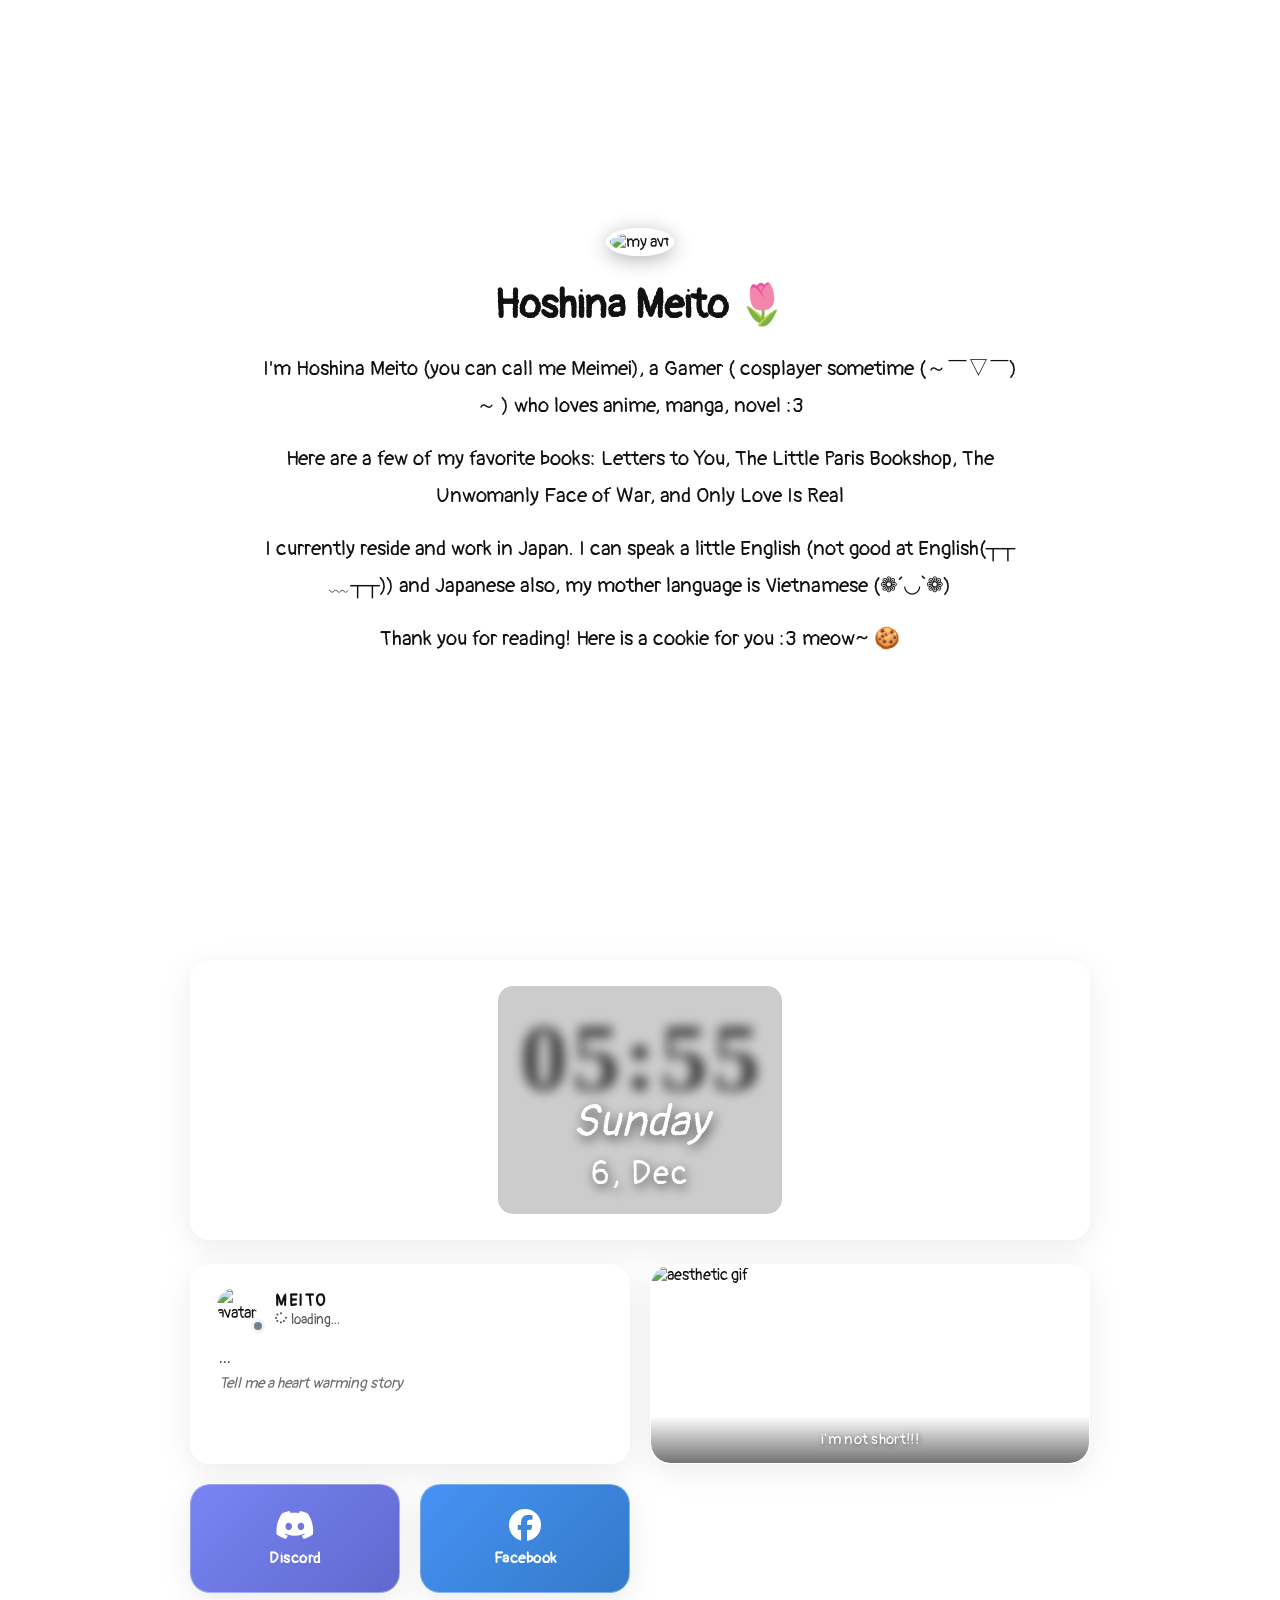
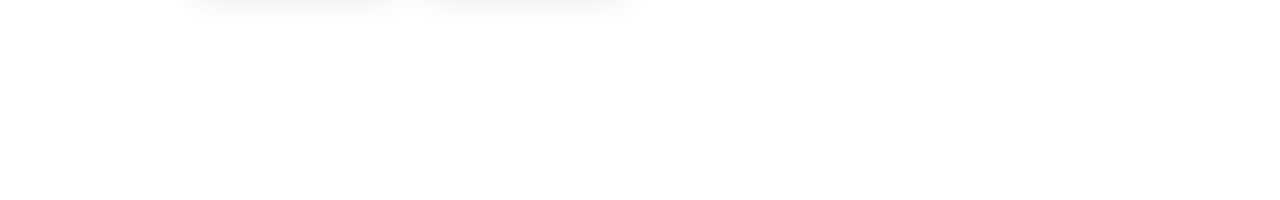
==== index.html @ 41e4945f "Update index.html" ====
<!DOCTYPE html>
<html lang="vi">
<head>
    <meta charset="UTF-8">
    <meta name="viewport" content="width=device-width, initial-scale=1.0">
    <title>MeiMei.dev</title>
    
    <link rel="preconnect" href="https://fonts.googleapis.com">
    <link rel="preconnect" href="https://fonts.gstatic.com" crossorigin>
    <link href="https://fonts.googleapis.com/css2?family=Pangolin&family=Fredoka+One&display=swap" rel="stylesheet">
    
    <link rel="stylesheet" href="https://cdnjs.cloudflare.com/ajax/libs/font-awesome/6.4.0/css/all.min.css">
    
    <link rel="stylesheet" href="style.css">
    <link rel="icon" type="image/png" href="https://scontent.fhan20-1.fna.fbcdn.net/v/t39.30808-6/505596315_729592579426688_4576269832093091594_n.jpg?_nc_cat=102&ccb=1-7&_nc_sid=7b2446&_nc_eui2=AeHlWvYxDIKy9iJd06w3HFtOUiVsBGuuQtpSJWwEa65C2g2uvY_VhJoLBI7TIMYjCpxta5EIznBQTUEi4dSH_CvQ&_nc_ohc=bIM6iFGKm5AQ7kNvwF09_bI&_nc_oc=AdlasW5T5P5WGTzjsM0Xfeja4qRJbE4jopLZTukchpTosg8ppaPVYD_1TaPDa62KrQQ&_nc_zt=23&_nc_ht=scontent.fhan20-1.fna&_nc_gid=jfKLuvXl5XZj4lbm39b0PQ&_nc_ss=8&oh=00_Afsugp1H18jglBJ_XkS1a-Pi0wmK3lkg0zqW4mCcrE7FFA&oe=69A7E5FB">
</head>
<body>

    <!-- ===== PHẦN 1: TRANG GIỚI THIỆU ===== -->
    <section class="page page-intro">
        <div class="profile-container">
            <img src="https://scontent.fhan2-4.fna.fbcdn.net/v/t39.30808-6/483884036_665031045882842_6935605271122023384_n.jpg?_nc_cat=110&ccb=1-7&_nc_sid=53a332&_nc_eui2=AeFWF-SEN_3pvTyz4BSqNJlPq--org89OEmr76iuDz04SZBEIGwBknXSvXNMMDsM6X3reIGg9V9TLZooItsCK5rh&_nc_ohc=4YChJYZEzgAQ7kNvwFkJ55I&_nc_oc=AdnQSoyMrztE74UjcdmEUpg2GyHTfh4BlspTgjtbvEe2_GMk2IgIdMu5R17ydwRdLRE&_nc_zt=23&_nc_ht=scontent.fhan2-4.fna&_nc_gid=oUhTVR4Ifo-RYsnC93PR6A&oh=00_Afs5UKklTkKtFws0nEEoHL_TDE4jETsowbqwS2StADNQNw&oe=69A730DD" alt="my avt" class="avatar">
            
            <h1>Hoshina Meito 🌷</h1>
            
            <div class="description">
                <p>I'm Hoshina Meito (you can call me Meimei), a Gamer ( cosplayer sometime (～￣▽￣)～ ) who loves anime, manga, novel :3</p>
                <p>Here are a few of my favorite books: Letters to You, The Little Paris Bookshop, The Unwomanly Face of War, and Only Love Is Real</p>
                <p>I currently reside and work in Japan. I can speak a little English (not good at English(┬┬﹏┬┬)) and Japanese also, my mother language is Vietnamese (❁´◡`❁)</p>
                <p>Thank you for reading! Here is a cookie for you :3 meow~ 🍪</p>
            </div>
        </div>

        <div class="scroll-down" onclick="document.querySelector('.page-widgets').scrollIntoView({behavior:'smooth'})">
            <i class="fa-solid fa-chevron-down"></i>
        </div>
    </section>

    <!-- ===== PHẦN 2: TRANG WIDGET LINKS ===== -->
    <section class="page page-widgets">
        
        <!-- Widget đồng hồ + banner -->
        <div class="widget widget-clock">
            <div class="clock-background"></div>
            <div class="clock-overlay">
                <div class="clock-time" id="clock-time">18:04</div>
                <div class="clock-day" id="clock-day">Friday</div>
                <div class="clock-date" id="clock-date">27, Feb</div>
            </div>
        </div>

        <!-- Lưới widget -->
        <div class="widgets-grid">

            <div class="widget widget-status" id="discord-status-widget" style="background-image: linear-gradient(rgba(255, 255, 255, 0.6), rgba(255, 255, 255, 0.6)), url('https://media1.tenor.com/m/EHmYNbeENZ8AAAAd/carlotta-carlotta-tea.gif'); background-size: cover; background-position: center; background-repeat: no-repeat;">
    <div class="status-header">
        <div class="status-avatar-wrapper">
            <img id="discord-avatar" src="https://scontent.fhan2-4.fna.fbcdn.net/v/t39.30808-6/483884036_665031045882842_6935605271122023384_n.jpg?_nc_cat=110&ccb=1-7&_nc_sid=53a332&_nc_eui2=AeFWF-SEN_3pvTyz4BSqNJlPq--org89OEmr76iuDz04SZBEIGwBknXSvXNMMDsM6X3reIGg9V9TLZooItsCK5rh&_nc_ohc=4YChJYZEzgAQ7kNvwFkJ55I&_nc_oc=AdnQSoyMrztE74UjcdmEUpg2GyHTfh4BlspTgjtbvEe2_GMk2IgIdMu5R17ydwRdLRE&_nc_zt=23&_nc_ht=scontent.fhan2-4.fna&_nc_gid=Ad9PmMVbJvR3LIVwnjiTPQ&oh=00_AfttGDoj-wp1ZvC2CeNfV4yl4M1pBfchtE1ohcaU_n5ysQ&oe=69A7691D" alt="avatar" class="status-avatar">
            <span class="status-dot" id="discord-dot"></span>
        </div>
        <div class="status-info">
            <span class="status-name" id="discord-name">MEITO</span>
            <span class="status-state" id="discord-state">
                <i class="fa-solid fa-spinner fa-spin" style="font-size: 0.7rem;"></i> loading...
            </span>
        </div>
    </div>
    <p class="status-message" id="discord-activity">...</p>
    <p class="status-custom-text">Tell me a heart warming story</p>
</div>

            <!-- Widget ảnh ngẫu nhiên -->
            <div class="widget widget-image">
                <img src="https://media1.tenor.com/m/6lISZEeGETcAAAAd/carlotta-wuwa.gif" alt="aesthetic gif">
                <div class="image-textbox">
                    <p>i'm not short!!!</p>
                </div>
            </div>

            <!-- Widget link YouTube -->
            <!--<a href="https://youtube.com/@YOUR_CHANNEL" target="_blank" class="widget widget-link widget-youtube">
                <i class="fa-brands fa-youtube"></i>
                <span>YouTube</span>
            </a>-->

            <!-- Widget link Discord -->
            <div class="widget widget-link widget-discord">
                <i class="fa-brands fa-discord"></i>
                <span>Discord</span>
                <div class="widget-sub">
                    <a href="https://discord.gg/Y7PNc8ev" target="_blank" class="widget-sub-btn">
                        <i class="fa-solid fa-arrow-up-right-from-square"></i> join my server
                    </a>
                </div>
            </div>

            <!-- Widget link Twitter / X -->
            <!--<a href="https://twitter.com/YOUR_HANDLE" target="_blank" class="widget widget-link widget-twitter">
                <i class="fa-brands fa-x-twitter"></i>
                <span>Twitter / X</span>
            </a>-->

            <!-- Widget link Facebook -->
            <div class="widget widget-link widget-facebook">
                <i class="fa-brands fa-facebook"></i>
                <span>Facebook</span>
                <div class="widget-sub">
                    <a href="https://www.facebook.com/hoshino.meito.2025/" target="_blank" class="widget-sub-btn">
                        <i class="fa-solid fa-arrow-up-right-from-square"></i> wanna addfr :3?
                    </a>
                </div>
            </div>
            <!-- Widget link Instagram -->
            <!--<a href="https://instagram.com/YOUR_PROFILE" target="_blank" class="widget widget-link widget-instagram">
                <i class="fa-brands fa-instagram"></i>
                <span>Instagram</span>
            </a>-->

            <!-- Widget link Steam -->
            <!--<a href="https://steamcommunity.com/id/YOUR_ID" target="_blank" class="widget widget-link widget-steam">
                <i class="fa-brands fa-steam"></i>
                <span>Steam</span>
            </a>-->

        </div>
    </section>

    <script>
        // Cập nhật đồng hồ real-time
        function updateClock() {
            const now = new Date();
            const hours = String(now.getHours()).padStart(2, '0');
            const minutes = String(now.getMinutes()).padStart(2, '0');
            const days = ['Sunday','Monday','Tuesday','Wednesday','Thursday','Friday','Saturday'];
            const months = ['Jan','Feb','Mar','Apr','May','Jun','Jul','Aug','Sep','Oct','Nov','Dec'];

            document.getElementById('clock-time').textContent = hours + ':' + minutes;
            document.getElementById('clock-day').textContent = days[now.getDay()];
            document.getElementById('clock-date').textContent = now.getDate() + ', ' + months[now.getMonth()];
        }
        updateClock();
        setInterval(updateClock, 1000);

        // ===== LANYARD DISCORD PRESENCE =====
        const DISCORD_USER_ID = '1239181166188429364';

        const statusLabels = {
            online: 'Online',
            idle: 'Idle',
            dnd: 'Do Not Disturb',
            offline: 'Offline'
        };

        function updateDiscordPresence(data) {
            const dotEl = document.getElementById('discord-dot');
            const stateEl = document.getElementById('discord-state');
            const activityEl = document.getElementById('discord-activity');
            const avatarEl = document.getElementById('discord-avatar');
            const nameEl = document.getElementById('discord-name');
            const widgetEl = document.getElementById('discord-status-widget');

            // Update avatar from Discord
            if (data.discord_user) {
                const user = data.discord_user;
                if (user.avatar) {
                    avatarEl.src = `https://cdn.discordapp.com/avatars/${user.id}/${user.avatar}.png?size=128`;
                }
                nameEl.textContent = user.display_name || user.global_name || user.username;
            }

            // Update status dot & label
            const status = data.discord_status || 'offline';
            dotEl.className = 'status-dot status-' + status;
            stateEl.innerHTML = '<span class="status-dot-inline status-' + status + '"></span> ' + statusLabels[status];

            // Update widget border glow based on status
            widgetEl.setAttribute('data-status', status);

            // Update activity
            if (data.activities && data.activities.length > 0) {
                const activity = data.activities.find(a => a.type !== 4) || data.activities[0];
                if (activity.type === 4) {
                    // Custom status
                    activityEl.textContent = activity.state || "I'm chilling right now meow:3~🍡'";
                } else if (activity.type === 0) {
                    activityEl.innerHTML = '<i class="fa-solid fa-gamepad"></i> Playing <strong>' + activity.name + '</strong>';
                    if (activity.details) activityEl.innerHTML += '<br><small>' + activity.details + '</small>';
                } else if (activity.type === 2) {
                    activityEl.innerHTML = '<i class="fa-solid fa-music"></i> Listening to <strong>' + activity.name + '</strong>';
                    if (activity.details) activityEl.innerHTML += ' — ' + activity.details;
                } else if (activity.type === 1) {
                    activityEl.innerHTML = '<i class="fa-solid fa-tower-broadcast"></i> Streaming <strong>' + activity.name + '</strong>';
                } else if (activity.type === 3) {
                    activityEl.innerHTML = '<i class="fa-solid fa-tv"></i> Watching <strong>' + activity.name + '</strong>';
                } else if (activity.type === 5) {
                    activityEl.innerHTML = '<i class="fa-solid fa-trophy"></i> Competing in <strong>' + activity.name + '</strong>';
                } else {
                    activityEl.textContent = activity.state || activity.name || 'No activity';
                }
            } else if (data.activities && data.activities.length === 0) {
                if (status === 'offline') {
                    activityEl.textContent = 'Currently offline';
                } else {
                    activityEl.textContent = 'Just chilling~ ☕';
                }
            }
        }

        // Use WebSocket for real-time updates
        function connectLanyard() {
            const ws = new WebSocket('wss://api.lanyard.rest/socket');

            ws.onmessage = function(event) {
                const msg = JSON.parse(event.data);

                if (msg.op === 1) {
                    // Hello — send subscribe
                    ws.send(JSON.stringify({
                        op: 2,
                        d: { subscribe_to_id: DISCORD_USER_ID }
                    }));

                    // Heartbeat
                    setInterval(() => {
                        ws.send(JSON.stringify({ op: 3 }));
                    }, msg.d.heartbeat_interval);
                }

                if (msg.op === 0) {
                    // INIT_STATE or PRESENCE_UPDATE
                    updateDiscordPresence(msg.d);
                }
            };

            ws.onclose = function() {
                // Reconnect after 5 seconds
                setTimeout(connectLanyard, 5000);
            };

            ws.onerror = function() {
                ws.close();
            };
        }

        // Start with REST API for fast initial load, then switch to WebSocket
        fetch('https://api.lanyard.rest/v1/users/' + DISCORD_USER_ID)
            .then(r => r.json())
            .then(res => {
                if (res.success) updateDiscordPresence(res.data);
            })
            .catch(() => {});

        connectLanyard();
    </script>

</body>
</html>
---- style.css ----
/* Xóa các khoảng trắng mặc định của trình duyệt */
* {
    margin: 0;
    padding: 0;
    box-sizing: border-box;
}

html {
    scroll-behavior: smooth;
}

body {
    /* Cài đặt ảnh nền */
    background-image: url('https://animesher.com/orig/2/208/2080/20809/animesher.com_scenery-starry-sky-light-2080940.gif');
    background-size: cover;
    background-position: center;
    background-repeat: no-repeat;
    background-attachment: fixed;
    
    font-family: 'Pangolin', cursive;
    color: #111;
}

/* ========================
   PHẦN 1: TRANG GIỚI THIỆU
   ======================== */
.page {
    min-height: 100vh;
    display: flex;
    flex-direction: column;
    justify-content: center;
    align-items: center;
    position: relative;
}

/* Phần khung chứa thông tin */
.profile-container {
    text-align: center;
    max-width: 800px;
    padding: 20px;
    text-shadow: 1px 1px 4px rgba(255, 255, 255, 0.9);
}

/* Ảnh đại diện */
.avatar {
    width: 160px;
    height: 160px;
    border-radius: 50%;
    object-fit: cover;
    border: 4px solid white;
    box-shadow: 0 4px 20px rgba(0, 0, 0, 0.3);
    margin-bottom: 20px;
    transition: all 0.3s ease;
    animation: avatarGlow 3s ease-in-out infinite alternate;
    position: relative;
    overflow: hidden;
}

.avatar:hover {
    transform: scale(1.1) rotate(5deg);
    box-shadow: 0 8px 30px rgba(0, 0, 0, 0.4);
    border-color: #ff6b9d;
}

@keyframes avatarGlow {
    0% {
        box-shadow: 0 4px 20px rgba(0, 0, 0, 0.3), 0 0 0 0 rgba(255, 107, 157, 0.4);
    }
    100% {
        box-shadow: 0 4px 20px rgba(0, 0, 0, 0.3), 0 0 20px 5px rgba(255, 107, 157, 0.6);
    }
}

/* Tiêu đề (Tên) */
h1 {
    font-size: 2.5rem;
    margin-bottom: 20px;
}

/* Các đoạn văn bản giới thiệu */
.description p {
    font-size: 1.3rem;
    line-height: 1.8;
    margin-bottom: 15px;
    font-weight: 500;
}

/* Khối chứa mũi tên chỉ xuống */
.scroll-down {
    position: absolute;
    bottom: 30px;
    font-size: 2.5rem;
    color: rgba(255, 255, 255, 0.8);
    animation: bounce 2s infinite;
    cursor: pointer;
}

@keyframes bounce {
    0%, 20%, 50%, 80%, 100% {
        transform: translateY(0);
    }
    40% {
        transform: translateY(-20px);
    }
    60% {
        transform: translateY(-10px);
    }
}

/* ========================
   PHẦN 2: TRANG WIDGET
   ======================== */
.page-widgets {
    padding: 60px 20px;
    min-height: 100vh;
    justify-content: flex-start;
    gap: 24px;
}

/* ----- Widget chung ----- */
.widget {
    background: rgba(255, 255, 255, 0.55);
    backdrop-filter: blur(16px);
    -webkit-backdrop-filter: blur(16px);
    border-radius: 20px;
    border: 1px solid rgba(255, 255, 255, 0.35);
    box-shadow: 0 8px 32px rgba(0, 0, 0, 0.08);
    transition: transform 0.3s ease, box-shadow 0.3s ease;
    overflow: hidden;
    animation: widgetFloat 6s ease-in-out infinite;
}

.widget:hover {
    transform: translateY(-8px);
    box-shadow: 0 16px 50px rgba(0, 0, 0, 0.2);
    animation-play-state: paused;
}

/* Floating animation cơ bản */
@keyframes widgetFloat {
    0%, 100% {
        transform: translateY(0px) rotate(0deg);
    }
    25% {
        transform: translateY(-8px) rotate(0.5deg);
    }
    50% {
        transform: translateY(-4px) rotate(0deg);
    }
    75% {
        transform: translateY(-12px) rotate(-0.5deg);
    }
}

/* ----- Widget đồng hồ / banner ----- */
.widget-clock {
    width: 100%;
    max-width: 900px;
    height: 280px;
    position: relative;
    display: flex;
    align-items: center;
    justify-content: center;
    overflow: hidden;
    border: 2px solid rgba(255, 255, 255, 0.3);
    animation: clockFloat 8s ease-in-out infinite;
}

@keyframes clockFloat {
    0%, 100% {
        transform: translateY(0px);
        box-shadow: 0 8px 32px rgba(0, 0, 0, 0.12);
    }
    25% {
        transform: translateY(-6px);
        box-shadow: 0 12px 40px rgba(0, 0, 0, 0.15);
    }
    50% {
        transform: translateY(-10px);
        box-shadow: 0 16px 48px rgba(0, 0, 0, 0.18);
    }
    75% {
        transform: translateY(-4px);
        box-shadow: 0 10px 36px rgba(0, 0, 0, 0.14);
    }
}

.clock-background {
    position: absolute;
    top: 0;
    left: 0;
    width: 100%;
    height: 100%;
    background-image: url('https://media1.tenor.com/m/yeIw0Y_gcKMAAAAd/carlotta-wuwa.gif');
    background-size: cover;
    background-position: center;
    filter: brightness(0.7) saturate(1.2);
    animation: clockBackgroundShift 20s ease-in-out infinite;
    z-index: 1;
}

@keyframes clockBackgroundShift {
    0%, 100% { 
        background-position: center; 
        transform: scale(1);
    }
    25% { 
        background-position: center top; 
        transform: scale(1.05);
    }
    50% { 
        background-position: center bottom;
        transform: scale(1.02);
    }
    75% { 
        background-position: center;
        transform: scale(1.03);
    }
}

.widget-clock:hover .clock-background {
    filter: brightness(0.8) saturate(1.4);
    transform: scale(1.08);
}

.widget-clock:hover .clock-overlay {
    transform: scale(1.05);
    background: rgba(0, 0, 0, 0.3);
}

.clock-overlay {
    text-align: center;
    color: #fff;
    text-shadow: 2px 4px 12px rgba(0, 0, 0, 0.7);
    position: relative;
    z-index: 2;
    animation: clockPulse 4s ease-in-out infinite;
    backdrop-filter: blur(2px);
    padding: 20px;
    border-radius: 15px;
    background: rgba(0, 0, 0, 0.2);
}

@keyframes clockPulse {
    0%, 100% {
        transform: scale(1);
        opacity: 1;
    }
    50% {
        transform: scale(1.02);
        opacity: 0.95;
    }
}

.clock-time {
    font-family: 'Ariel', cursive;
    font-size: 6rem;
    font-weight: 900;
    letter-spacing: 4px;
    line-height: 1;
    animation: timeFlicker 2s ease-in-out infinite;
    background: linear-gradient(45deg, #fff);
    background-size: 200% 200%;
    -webkit-background-clip: text;
    background-clip: text;
    -webkit-text-fill-color: transparent;
    animation: timeShimmer 3s ease-in-out infinite;
}

@keyframes timeShimmer {
    0% {
        background-position: 0% 50%;
    }
    50% {
        background-position: 100% 50%;
    }
    100% {
        background-position: 0% 50%;
    }
}

.clock-day {
    font-family: 'Pangolin', cursive;
    font-size: 2.8rem;
    font-style: italic;
    margin-top: -8px;
}

.clock-date {
    font-family: 'Pangolin', cursive;
    font-size: 2rem;
    margin-top: 4px;
    letter-spacing: 2px;
}

/* ----- Lưới Widget ----- */
.widgets-grid {
    display: grid;
    grid-template-columns: repeat(4, 1fr);
    gap: 20px;
    width: 100%;
    max-width: 900px;
}

/* Widget trạng thái — chiếm 2 cột */
.widget-status {
    grid-column: span 2;
    padding: 20px 24px;
    animation: widgetFloatDelayed 5s ease-in-out infinite;
    animation-delay: -1s;
}

@keyframes widgetFloatDelayed {
    0%, 100% {
        transform: translateY(0px) rotate(0deg);
    }
    30% {
        transform: translateY(-6px) rotate(0.3deg);
    }
    60% {
        transform: translateY(-10px) rotate(-0.3deg);
    }
    80% {
        transform: translateY(-2px) rotate(0.2deg);
    }
}

.status-header {
    display: flex;
    align-items: center;
    gap: 12px;
    margin-bottom: 14px;
}

/* Avatar wrapper for positioning the status dot */
.status-avatar-wrapper {
    position: relative;
    width: 48px;
    height: 48px;
    flex-shrink: 0;
}

.status-avatar {
    width: 48px;
    height: 48px;
    border-radius: 50%;
    object-fit: cover;
    border: 2px solid rgba(255, 255, 255, 0.6);
    transition: all 0.3s ease;
    animation: statusAvatarFloat 3s ease-in-out infinite;
}

.status-avatar:hover {
    transform: scale(1.15) rotate(-5deg);
    border-color: #43b581;
    box-shadow: 0 4px 15px rgba(67, 181, 129, 0.4);
}

@keyframes statusAvatarFloat {
    0%, 100% {
        transform: translateY(0px);
    }
    50% {
        transform: translateY(-3px);
    }
}

.status-info {
    display: flex;
    flex-direction: column;
}

.status-name {
    font-weight: 700;
    font-size: 1rem;
    letter-spacing: 1.5px;
    text-transform: uppercase;
}

.status-state {
    font-size: 0.85rem;
    color: #555;
    display: flex;
    align-items: center;
    gap: 5px;
}

/* Status dot on avatar (bottom-right corner like Discord) */
.status-dot {
    width: 14px;
    height: 14px;
    border-radius: 50%;
    background: #747f8d;
    border: 3px solid rgba(255, 255, 255, 0.9);
    position: absolute;
    bottom: 0;
    right: -2px;
    z-index: 2;
    transition: background-color 0.3s ease;
}

/* Inline dot for status text */
.status-dot-inline {
    width: 8px;
    height: 8px;
    border-radius: 50%;
    background: #747f8d;
    display: inline-block;
    animation: statusDotPulse 2s ease-in-out infinite;
    position: relative;
    transition: background-color 0.3s ease;
}

.status-dot-inline::after {
    content: '';
    position: absolute;
    top: -2px;
    left: -2px;
    width: 12px;
    height: 12px;
    border-radius: 50%;
    background: inherit;
    opacity: 0.3;
    animation: statusDotRing 2s ease-in-out infinite;
}

/* Status colors */
.status-online, .status-dot.status-online {
    background: #43b581 !important;
}
.status-idle, .status-dot.status-idle {
    background: #faa61a !important;
}
.status-dnd, .status-dot.status-dnd {
    background: #f04747 !important;
}
.status-offline, .status-dot.status-offline {
    background: #747f8d !important;
}

/* Widget glow based on Discord status */
.widget-status[data-status="online"] {
    border: 1.5px solid rgba(67, 181, 129, 0.4);
    box-shadow: 0 8px 32px rgba(67, 181, 129, 0.15);
}
.widget-status[data-status="idle"] {
    border: 1.5px solid rgba(250, 166, 26, 0.4);
    box-shadow: 0 8px 32px rgba(250, 166, 26, 0.15);
}
.widget-status[data-status="dnd"] {
    border: 1.5px solid rgba(240, 71, 71, 0.4);
    box-shadow: 0 8px 32px rgba(240, 71, 71, 0.15);
}
.widget-status[data-status="offline"] {
    border: 1.5px solid rgba(116, 127, 141, 0.3);
    box-shadow: 0 8px 32px rgba(116, 127, 141, 0.1);
}

/* Offline animation: no pulse */
.status-dot-inline.status-offline::after {
    animation: none;
    opacity: 0;
}

@keyframes statusDotPulse {
    0%, 100% {
        transform: scale(1);
        opacity: 1;
    }
    50% {
        transform: scale(1.2);
        opacity: 0.8;
    }
}

@keyframes statusDotRing {
    0% {
        transform: scale(0.8);
        opacity: 0.5;
    }
    50% {
        transform: scale(1.2);
        opacity: 0.2;
    }
    100% {
        transform: scale(1.5);
        opacity: 0;
    }
}

.status-message {
    font-size: 1.1rem;
    color: #333;
    padding-left: 4px;
}

.status-message small {
    font-size: 0.85rem;
    color: #666;
}

.status-message i {
    margin-right: 4px;
    opacity: 0.7;
}

.status-custom-text {
    font-size: 0.95rem;
    color: #555;
    padding-left: 4px;
    margin-top: 6px;
    font-style: italic;
    opacity: 0.85;
}

/* Widget ảnh — chiếm 2 cột */
.widget-image {
    grid-column: span 2;
    height: 200px;
    animation: widgetImageFloat 7s ease-in-out infinite;
    animation-delay: -2s;
    position: relative;
    overflow: hidden;
}

@keyframes widgetImageFloat {
    0%, 100% {
        transform: translateY(0px) rotate(0deg);
    }
    20% {
        transform: translateY(-5px) rotate(0.2deg);
    }
    40% {
        transform: translateY(-8px) rotate(-0.1deg);
    }
    60% {
        transform: translateY(-3px) rotate(0.3deg);
    }
    80% {
        transform: translateY(-6px) rotate(-0.2deg);
    }
}

.widget-image img {
    width: 100%;
    height: 100%;
    object-fit: cover;
    display: block;
    border-radius: 20px;
    transition: transform 0.3s ease, filter 0.3s ease;
    animation: imageSubmerge 8s ease-in-out infinite;
}

/* Hiệu ứng chìm đặc biệt cho ảnh */
@keyframes imageSubmerge {
    0%, 100% {
        transform: scale(1) translateY(0px);
        filter: brightness(1) saturate(1) blur(0px);
    }
    25% {
        transform: scale(1.02) translateY(3px);
        filter: brightness(0.95) saturate(1.1) blur(0.5px);
    }
    50% {
        transform: scale(0.98) translateY(-2px);
        filter: brightness(1.05) saturate(0.9) blur(0px);
    }
    75% {
        transform: scale(1.01) translateY(1px);
        filter: brightness(0.98) saturate(1.05) blur(0.3px);
    }
}

.widget-image:hover img {
    transform: scale(1.08) rotate(2deg) translateY(-5px);
    filter: brightness(1.1) saturate(1.2) contrast(1.1);
    animation-play-state: paused;
}

/* Hiệu ứng overlay chìm */
.widget-image::before {
    content: '';
    position: absolute;
    top: 0;
    left: 0;
    right: 0;
    bottom: 0;
    background: linear-gradient(45deg, 
        rgba(173, 216, 230, 0.1) 0%, 
        rgba(135, 206, 235, 0.15) 25%,
        rgba(176, 196, 222, 0.1) 50%,
        rgba(173, 216, 230, 0.05) 100%);
    border-radius: 20px;
    opacity: 0;
    animation: overlayWave 6s ease-in-out infinite;
    pointer-events: none;
    z-index: 1;
}

@keyframes overlayWave {
    0%, 100% {
        opacity: 0;
        transform: translateY(0px);
    }
    50% {
        opacity: 0.6;
        transform: translateY(-2px);
    }
}

.widget-image:hover::before {
    opacity: 0.8;
    animation-play-state: paused;
}

/* ----- Widget link ----- */
.widget-link {
    display: flex;
    flex-direction: column;
    align-items: center;
    justify-content: center;
    gap: 8px;
    padding: 24px 16px;
    text-decoration: none;
    color: #fff;
    font-size: 1rem;
    font-weight: 600;
    letter-spacing: 0.5px;
    font-family: 'Pangolin', cursive;
    cursor: pointer;
    animation: widgetLinkFloat 4s ease-in-out infinite;
}

/* Floating khác nhau cho từng link widget */
.widget-discord {
    animation-delay: -0.5s;
}

.widget-facebook {
    animation-delay: -1.5s;
}

@keyframes widgetLinkFloat {
    0%, 100% {
        transform: translateY(0px) scale(1);
    }
    25% {
        transform: translateY(-4px) scale(1.01);
    }
    50% {
        transform: translateY(-7px) scale(1);
    }
    75% {
        transform: translateY(-2px) scale(1.005);
    }
}

.widget-link i {
    font-size: 2rem;
}

.widget-link span {
    font-size: 0.95rem;
}

/* Màu nền cho từng platform */
.widget-youtube {
    background: linear-gradient(135deg, #ff0000cc, #cc0000dd) !important;
}

.widget-discord {
    background: linear-gradient(135deg, #5865F2cc, #4752C4dd) !important;
}

.widget-twitter {
    background: linear-gradient(135deg, #1a1a2ecc, #000000dd) !important;
}

.widget-facebook {
    background: linear-gradient(135deg, #1877F2cc, #1565C0dd) !important;
}

.widget-instagram {
    background: linear-gradient(135deg, #f09433cc, #e6683ccc, #dc2743cc, #cc2366cc, #bc1888dd) !important;
}

.widget-steam {
    background: linear-gradient(135deg, #1b2838cc, #2a475edd) !important;
}

.widget-link {
    position: relative;
}

.widget-link:hover {
    transform: translateY(-10px) scale(1.08) rotate(2deg);
    box-shadow: 0 18px 50px rgba(0, 0, 0, 0.3);
    animation-play-state: paused;
}

/* ----- Widget con (sub-widget) khi hover ----- */
.widget-sub {
    position: absolute;
    bottom: 8px;
    left: 50%;
    transform: translateX(-50%) translateY(10px);
    opacity: 0;
    visibility: hidden;
    transition: all 0.3s cubic-bezier(0.4, 0, 0.2, 1);
    z-index: 10;
    pointer-events: none;
}

.widget-link:hover .widget-sub {
    opacity: 1;
    visibility: visible;
    transform: translateX(-50%) translateY(0);
    pointer-events: auto;
}

.widget-sub-btn {
    display: inline-flex;
    align-items: center;
    gap: 6px;
    padding: 8px 16px;
    background: rgba(255, 255, 255, 0.92);
    backdrop-filter: blur(12px);
    -webkit-backdrop-filter: blur(12px);
    color: #333;
    text-decoration: none;
    border-radius: 12px;
    font-size: 0.8rem;
    font-weight: 700;
    font-family: 'Pangolin', cursive;
    letter-spacing: 0.5px;
    white-space: nowrap;
    box-shadow: 0 4px 16px rgba(0, 0, 0, 0.15);
    border: 1px solid rgba(255, 255, 255, 0.5);
    transition: all 0.25s ease;
}

.widget-sub-btn:hover {
    background: #fff;
    transform: scale(1.08);
    box-shadow: 0 6px 24px rgba(0, 0, 0, 0.25);
}

.widget-sub-btn i {
    font-size: 0.75rem;
}

/* Discord sub-btn hover color */
.widget-discord .widget-sub-btn:hover {
    color: #5865F2;
    border-color: rgba(88, 101, 242, 0.4);
    box-shadow: 0 6px 24px rgba(88, 101, 242, 0.25);
}

/* Facebook sub-btn hover color */
.widget-facebook .widget-sub-btn:hover {
    color: #1877F2;
    border-color: rgba(24, 119, 242, 0.4);
    box-shadow: 0 6px 24px rgba(24, 119, 242, 0.25);
}

/* ----- Text box trên ảnh ----- */
.image-textbox {
    position: absolute;
    bottom: 0;
    left: 0;
    right: 0;
    padding: 14px 18px;
    background: linear-gradient(to top, rgba(0, 0, 0, 0.55) 0%, rgba(0, 0, 0, 0.0) 100%);
    border-radius: 0 0 20px 20px;
    z-index: 2;
    transition: all 0.3s ease;
}

.image-textbox p {
    color: #fff;
    font-size: 0.95rem;
    font-family: 'Pangolin', cursive;
    text-shadow: 1px 1px 4px rgba(0, 0, 0, 0.5);
    text-align: center;
    margin: 0;
    letter-spacing: 0.3px;
}

.widget-image:hover .image-textbox {
    background: linear-gradient(to top, rgba(0, 0, 0, 0.7) 0%, rgba(0, 0, 0, 0.0) 100%);
}

/* ========================
   RESPONSIVE
   ======================== */
@media (max-width: 768px) {
    .widgets-grid {
        grid-template-columns: repeat(2, 1fr);
    }

    .widget-status,
    .widget-image {
        grid-column: span 2;
    }

    .clock-time {
        font-size: 4rem;
    }

    .clock-day {
        font-size: 2rem;
    }

    .clock-date {
        font-size: 1.4rem;
    }

    .widget-clock {
        height: 200px;
        animation: clockFloatMobile 6s ease-in-out infinite;
    }
    
    /* Mobile floating ít cường độ hơn */
    .widget {
        animation: widgetFloatMobile 5s ease-in-out infinite;
    }
}

@keyframes clockFloatMobile {
    0%, 100% {
        transform: translateY(0px);
    }
    50% {
        transform: translateY(-4px);
    }
}

@keyframes widgetFloatMobile {
    0%, 100% {
        transform: translateY(0px);
    }
    50% {
        transform: translateY(-3px);
    }
}

@media (max-width: 480px) {
    .widgets-grid {
        grid-template-columns: 1fr 1fr;
    }

    .widget-link {
        padding: 18px 12px;
        animation: widgetFloatSmall 4s ease-in-out infinite;
    }

    .widget-link i {
        font-size: 1.6rem;
    }

    h1 {
        font-size: 1.8rem;
    }

    .description p {
        font-size: 1rem;
    }
    
    /* Hạn chế animation trên màn hình nhỏ */
    .widget-clock {
        animation: none;
    }
    
    .avatar {
        animation-duration: 4s;
    }
}

@keyframes widgetFloatSmall {
    0%, 100% {
        transform: translateY(0px);
    }
    50% {
        transform: translateY(-2px);
    }
}

/* Hiệu ứng sóng cho toàn bộ trang */
.page-widgets {
    animation: pageWave 12s ease-in-out infinite;
}

@keyframes pageWave {
    0%, 100% {
        transform: translateY(0px);
    }
    25% {
        transform: translateY(2px);
    }
    50% {
        transform: translateY(0px);
    }
    75% {
        transform: translateY(-2px);
    }
}
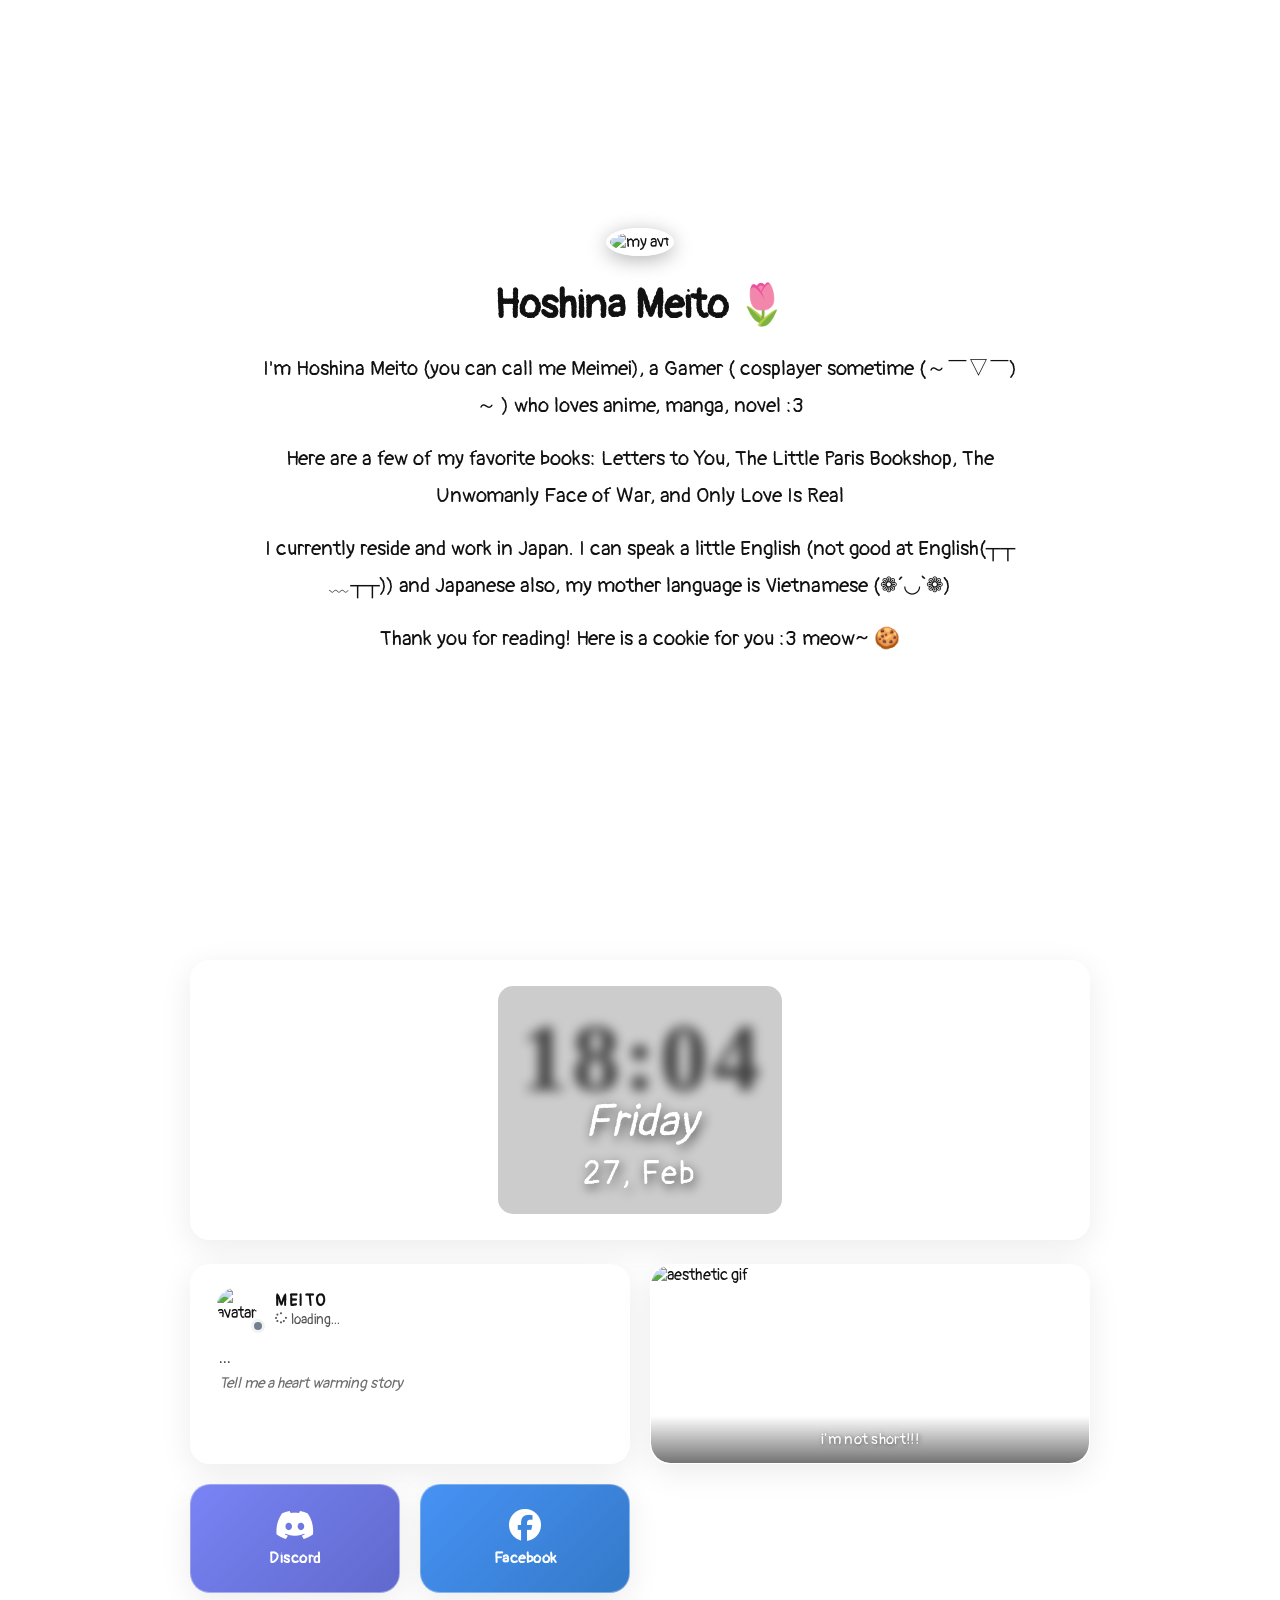
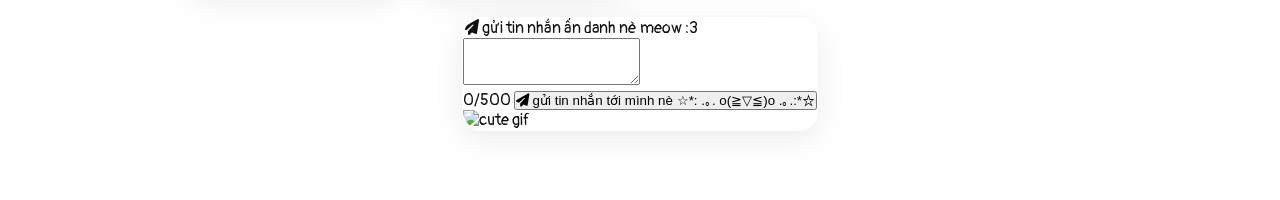
==== commit 3427d683: "Update index.html" ====
--- a/index.html
+++ b/index.html
@@ -123,9 +123,98 @@
             </a>-->
 
         </div>
+
+        <!-- ===== WIDGET GỬI TIN NHẮN ẨN DANH ===== -->
+        <div class="widget widget-anonymous-msg" id="anon-msg-widget">
+            <!-- Nội dung form bên trái -->
+            <div class="anon-msg-content">
+                <div class="anon-msg-header">
+                    <i class="fa-solid fa-paper-plane"></i>
+                    <span>gửi tin nhắn ẩn danh nè meow :3</span>
+                </div>
+                <form id="anon-msg-form" autocomplete="off">
+                    <textarea id="anon-msg-input" placeholder="" maxlength="500" rows="3"></textarea>
+                    <div class="anon-msg-footer">
+                        <span class="anon-msg-char-count"><span id="char-count">0</span>/500</span>
+                        <button type="submit" class="anon-msg-send-btn" id="anon-send-btn">
+                            <i class="fa-solid fa-paper-plane"></i> gửi tin nhắn tới mình nè ☆*: .｡. o(≧▽≦)o .｡.:*☆
+                        </button>
+                    </div>
+                </form>
+                <div class="anon-msg-status" id="anon-msg-status"></div>
+            </div>
+            <!-- Gif bên phải chìm vào trong widget -->
+            <div class="anon-msg-gif">
+                <img src="https://media1.tenor.com/m/UD5PBiKUOzEAAAAC/carlotta-bang.gif" alt="cute gif">
+            </div>
+        </div>
+
     </section>
 
+    <!-- Firebase SDK -->
+    <script src="https://www.gstatic.com/firebasejs/10.12.0/firebase-app-compat.js"></script>
+    <script src="https://www.gstatic.com/firebasejs/10.12.0/firebase-firestore-compat.js"></script>
+
     <script>
+        // ===== FIREBASE CONFIG =====
+        // 🔧 BẠN CẦN THAY THẾ CÁC GIÁ TRỊ NÀY BẰNG CONFIG TỪ FIREBASE CONSOLE CỦA BẠN
+        const firebaseConfig = {
+        apiKey: "AIzaSyAPW7Y5Kd_hptsN2Xm7PqdOuMgelMzAgk4",
+        authDomain: "privatemsg-3dd4b.firebaseapp.com",
+        projectId: "privatemsg-3dd4b",
+        storageBucket: "privatemsg-3dd4b.firebasestorage.app",
+        messagingSenderId: "1030230663700",
+        appId: "1:1030230663700:web:2024ba97b1eda2f7b0bd01",
+        measurementId: "G-WGVN5890G9"
+};
+
+        firebase.initializeApp(firebaseConfig);
+        const db = firebase.firestore();
+
+        // ===== ANONYMOUS MESSAGE FORM =====
+        const anonForm = document.getElementById('anon-msg-form');
+        const anonInput = document.getElementById('anon-msg-input');
+        const anonStatus = document.getElementById('anon-msg-status');
+        const charCount = document.getElementById('char-count');
+        const sendBtn = document.getElementById('anon-send-btn');
+
+        anonInput.addEventListener('input', () => {
+            charCount.textContent = anonInput.value.length;
+        });
+
+        anonForm.addEventListener('submit', async (e) => {
+            e.preventDefault();
+            const message = anonInput.value.trim();
+            if (!message) return;
+
+            sendBtn.disabled = true;
+            sendBtn.innerHTML = '<i class="fa-solid fa-spinner fa-spin"></i> Sending...';
+
+            try {
+                await db.collection('anonymous_messages').add({
+                    message: message,
+                    timestamp: firebase.firestore.FieldValue.serverTimestamp(),
+                    read: false
+                });
+
+                anonInput.value = '';
+                charCount.textContent = '0';
+                anonStatus.innerHTML = '<i class="fa-solid fa-check-circle"></i> Mình sẽ xem tin nhắn của bạn nhanh nhất có thể nhé, xincamon🌷';
+                anonStatus.className = 'anon-msg-status success';
+
+                setTimeout(() => {
+                    anonStatus.innerHTML = '';
+                    anonStatus.className = 'anon-msg-status';
+                }, 4000);
+            } catch (error) {
+                anonStatus.innerHTML = '<i class="fa-solid fa-exclamation-circle"></i> tính năng này lỗi òy mình sẽ sửa lại sau nhé :<.';
+                anonStatus.className = 'anon-msg-status error';
+            }
+
+            sendBtn.disabled = false;
+            sendBtn.innerHTML = '<i class="fa-solid fa-paper-plane"></i> Send';
+        });
+
         // Cập nhật đồng hồ real-time
         function updateClock() {
             const now = new Date();
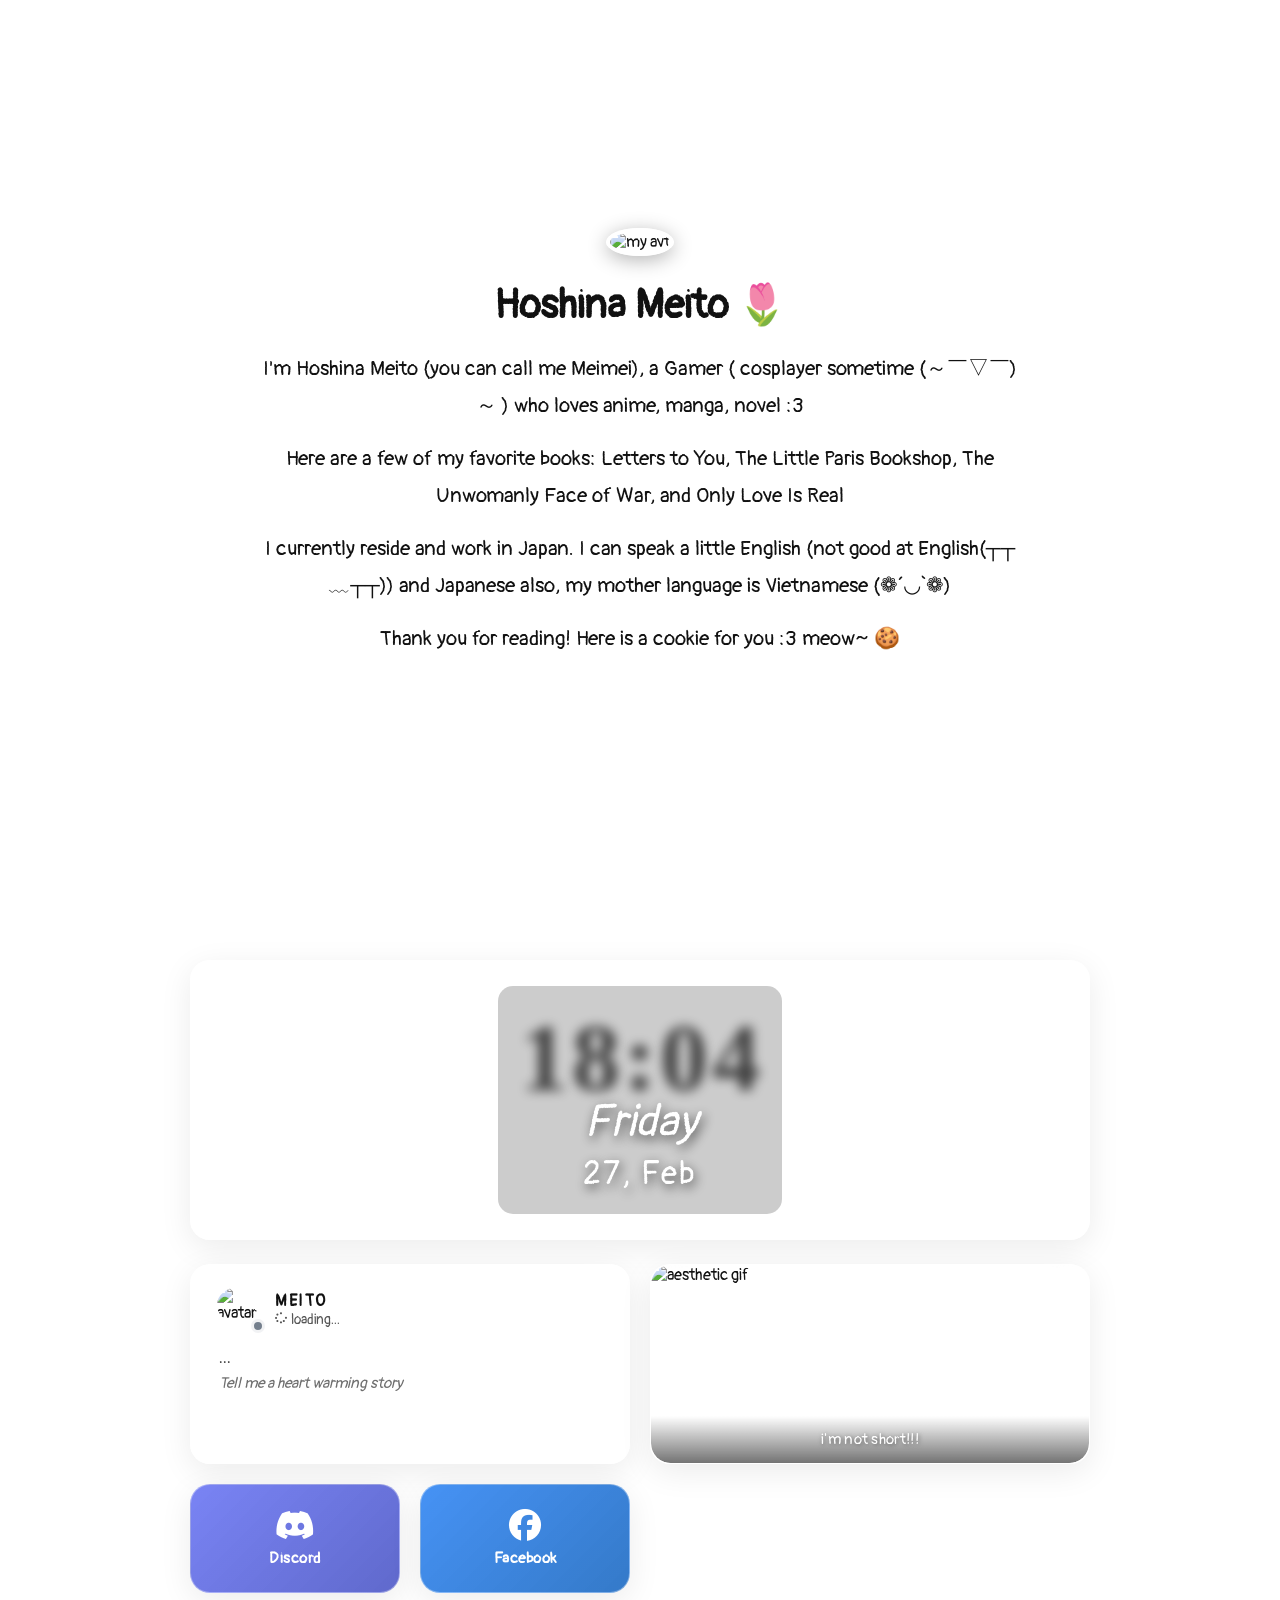
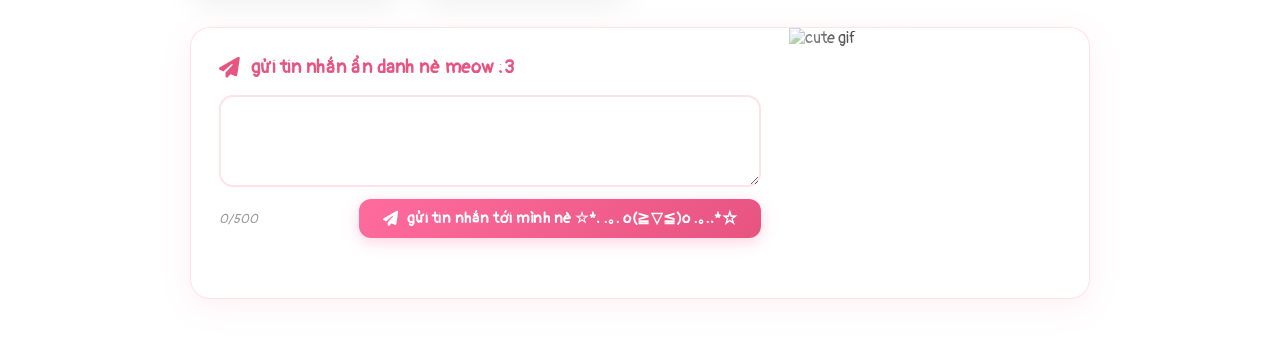
==== commit f8163eb3: "..." ====
--- a/index.html
+++ b/index.html
@@ -19,7 +19,7 @@
     <!-- ===== PHẦN 1: TRANG GIỚI THIỆU ===== -->
     <section class="page page-intro">
         <div class="profile-container">
-            <img src="https://scontent.fhan2-4.fna.fbcdn.net/v/t39.30808-6/483884036_665031045882842_6935605271122023384_n.jpg?_nc_cat=110&ccb=1-7&_nc_sid=53a332&_nc_eui2=AeFWF-SEN_3pvTyz4BSqNJlPq--org89OEmr76iuDz04SZBEIGwBknXSvXNMMDsM6X3reIGg9V9TLZooItsCK5rh&_nc_ohc=4YChJYZEzgAQ7kNvwFkJ55I&_nc_oc=AdnQSoyMrztE74UjcdmEUpg2GyHTfh4BlspTgjtbvEe2_GMk2IgIdMu5R17ydwRdLRE&_nc_zt=23&_nc_ht=scontent.fhan2-4.fna&_nc_gid=oUhTVR4Ifo-RYsnC93PR6A&oh=00_Afs5UKklTkKtFws0nEEoHL_TDE4jETsowbqwS2StADNQNw&oe=69A730DD" alt="my avt" class="avatar">
+            <img src="https://scontent.fhan14-3.fna.fbcdn.net/v/t39.30808-6/485161570_669986575387289_1459471477460034991_n.jpg?_nc_cat=111&ccb=1-7&_nc_sid=53a332&_nc_eui2=AeF28kQguQYOD9dIv-0-qcbrkNeuGW427ZeQ164Zbjbtl4Ner23e952xaE7IMYbPV1NZ_BN5XJzcwnsKYUqSu7Yu&_nc_ohc=ACXvK4j-3WoQ7kNvwEIQi42&_nc_oc=AdkUFJqB_xIp4ir2b47TfVPwgZOPBu1_23BxUV9kIXmXal_GnMrGUZXTQs8YWuyCPIU&_nc_zt=23&_nc_ht=scontent.fhan14-3.fna&_nc_gid=JrMwlU7blkPTcsDuKaB63g&_nc_ss=8&oh=00_Afw_fvIgtyTO85yvQ62qA-COiHcMl_LIZKhWH9RVZVE-ww&oe=69BC8414" alt="my avt" class="avatar">
             
             <h1>Hoshina Meito 🌷</h1>
             
--- a/style.css
+++ b/style.css
@@ -1,4 +1,3 @@
-
 /* Xóa các khoảng trắng mặc định của trình duyệt */
 * {
     margin: 0;
@@ -905,3 +904,247 @@
         transform: translateY(-2px);
     }
 }
+
+/* ========================
+   WIDGET TIN NHẮN ẨN DANH
+   ======================== */
+.widget-anonymous-msg {
+    width: 100%;
+    max-width: 900px;
+    padding: 0;
+    margin-top: 10px;
+    animation: widgetFloatDelayed 6s ease-in-out infinite;
+    animation-delay: -3s;
+    background: rgba(255, 255, 255, 0.6);
+    border: 1.5px solid rgba(255, 182, 193, 0.4);
+    box-shadow: 0 8px 32px rgba(255, 107, 157, 0.1);
+    transition: all 0.3s ease;
+    display: flex;
+    flex-direction: row;
+    align-items: stretch;
+    overflow: hidden;
+    min-height: 180px;
+}
+
+.widget-anonymous-msg:hover {
+    border-color: rgba(255, 107, 157, 0.6);
+    box-shadow: 0 16px 50px rgba(255, 107, 157, 0.2);
+}
+
+/* Phần nội dung form bên trái */
+.anon-msg-content {
+    flex: 1;
+    padding: 28px 28px;
+    display: flex;
+    flex-direction: column;
+    gap: 0;
+    z-index: 1;
+}
+
+/* Gif bên phải chìm vào trong widget */
+.anon-msg-gif {
+    width: 300px;
+    flex-shrink: 0;
+    position: relative;
+    overflow: hidden;
+}
+
+.anon-msg-gif img {
+    width: 100%;
+    height: 100%;
+    object-fit: cover;
+    display: block;
+    transition: transform 0.4s ease, filter 0.4s ease;
+}
+
+.anon-msg-gif::before {
+    content: '';
+    position: absolute;
+    top: 0;
+    left: 0;
+    width: 100%;
+    height: 100%;
+    background: linear-gradient(to right,
+        rgba(255, 255, 255, 0.55) 0%,
+        rgba(255, 255, 255, 0.0) 40%);
+    z-index: 1;
+    pointer-events: none;
+}
+
+.widget-anonymous-msg:hover .anon-msg-gif img {
+    transform: scale(1.06);
+    filter: brightness(1.05) saturate(1.1);
+}
+
+.anon-msg-header {
+    display: flex;
+    align-items: center;
+    gap: 10px;
+    margin-bottom: 16px;
+    font-size: 1.15rem;
+    font-weight: 700;
+    color: #e75480;
+    letter-spacing: 0.5px;
+}
+
+.anon-msg-header i {
+    font-size: 1.3rem;
+    animation: sendIconFloat 3s ease-in-out infinite;
+}
+
+@keyframes sendIconFloat {
+    0%, 100% { transform: translateX(0) translateY(0); }
+    50% { transform: translateX(3px) translateY(-3px); }
+}
+
+#anon-msg-form {
+    display: flex;
+    flex-direction: column;
+    gap: 12px;
+}
+
+#anon-msg-input {
+    width: 100%;
+    padding: 14px 16px;
+    border: 2px solid rgba(255, 182, 193, 0.4);
+    border-radius: 14px;
+    background: rgba(255, 255, 255, 0.7);
+    backdrop-filter: blur(8px);
+    -webkit-backdrop-filter: blur(8px);
+    font-family: 'Pangolin', cursive;
+    font-size: 1rem;
+    color: #333;
+    resize: vertical;
+    min-height: 80px;
+    max-height: 200px;
+    outline: none;
+    transition: all 0.3s ease;
+}
+
+#anon-msg-input::placeholder {
+    color: #b0a0a5;
+    font-style: italic;
+}
+
+#anon-msg-input:focus {
+    border-color: #ff6b9d;
+    box-shadow: 0 0 0 3px rgba(255, 107, 157, 0.15);
+    background: rgba(255, 255, 255, 0.85);
+}
+
+.anon-msg-footer {
+    display: flex;
+    justify-content: space-between;
+    align-items: center;
+}
+
+.anon-msg-char-count {
+    font-size: 0.8rem;
+    color: #999;
+    font-style: italic;
+}
+
+.anon-msg-send-btn {
+    display: inline-flex;
+    align-items: center;
+    gap: 8px;
+    padding: 10px 24px;
+    background: linear-gradient(135deg, #ff6b9d, #e75480);
+    color: #fff;
+    border: none;
+    border-radius: 12px;
+    font-family: 'Pangolin', cursive;
+    font-size: 0.95rem;
+    font-weight: 700;
+    letter-spacing: 0.5px;
+    cursor: pointer;
+    transition: all 0.3s ease;
+    box-shadow: 0 4px 15px rgba(255, 107, 157, 0.3);
+}
+
+.anon-msg-send-btn:hover:not(:disabled) {
+    transform: translateY(-2px) scale(1.05);
+    box-shadow: 0 8px 25px rgba(255, 107, 157, 0.45);
+    background: linear-gradient(135deg, #ff85b1, #ff6b9d);
+}
+
+.anon-msg-send-btn:active:not(:disabled) {
+    transform: translateY(0) scale(0.98);
+}
+
+.anon-msg-send-btn:disabled {
+    opacity: 0.7;
+    cursor: not-allowed;
+}
+
+.anon-msg-status {
+    margin-top: 8px;
+    font-size: 0.9rem;
+    font-weight: 600;
+    min-height: 24px;
+    transition: all 0.3s ease;
+}
+
+.anon-msg-status.success {
+    color: #43b581;
+}
+
+.anon-msg-status.success i {
+    margin-right: 4px;
+}
+
+.anon-msg-status.error {
+    color: #f04747;
+}
+
+.anon-msg-status.error i {
+    margin-right: 4px;
+}
+
+/* Responsive cho widget tin nhắn */
+@media (max-width: 768px) {
+    .widget-anonymous-msg {
+        flex-direction: column;
+        min-height: unset;
+    }
+
+    .anon-msg-content {
+        padding: 20px 18px;
+    }
+
+    /* Gif chuyển sang nằm ngang dưới cùng */
+    .anon-msg-gif {
+        width: 100%;
+        height: 140px;
+    }
+
+    .anon-msg-gif::before {
+        background: linear-gradient(to bottom,
+            rgba(255, 255, 255, 0.65) 0%,
+            rgba(255, 255, 255, 0.0) 45%);
+    }
+
+    .anon-msg-header {
+        font-size: 1rem;
+    }
+
+    #anon-msg-input {
+        font-size: 0.95rem;
+        min-height: 70px;
+    }
+
+    .anon-msg-send-btn {
+        padding: 8px 18px;
+        font-size: 0.85rem;
+    }
+}
+
+@media (max-width: 480px) {
+    .anon-msg-content {
+        padding: 16px 14px;
+    }
+
+    .anon-msg-gif {
+        height: 110px;
+    }
+}
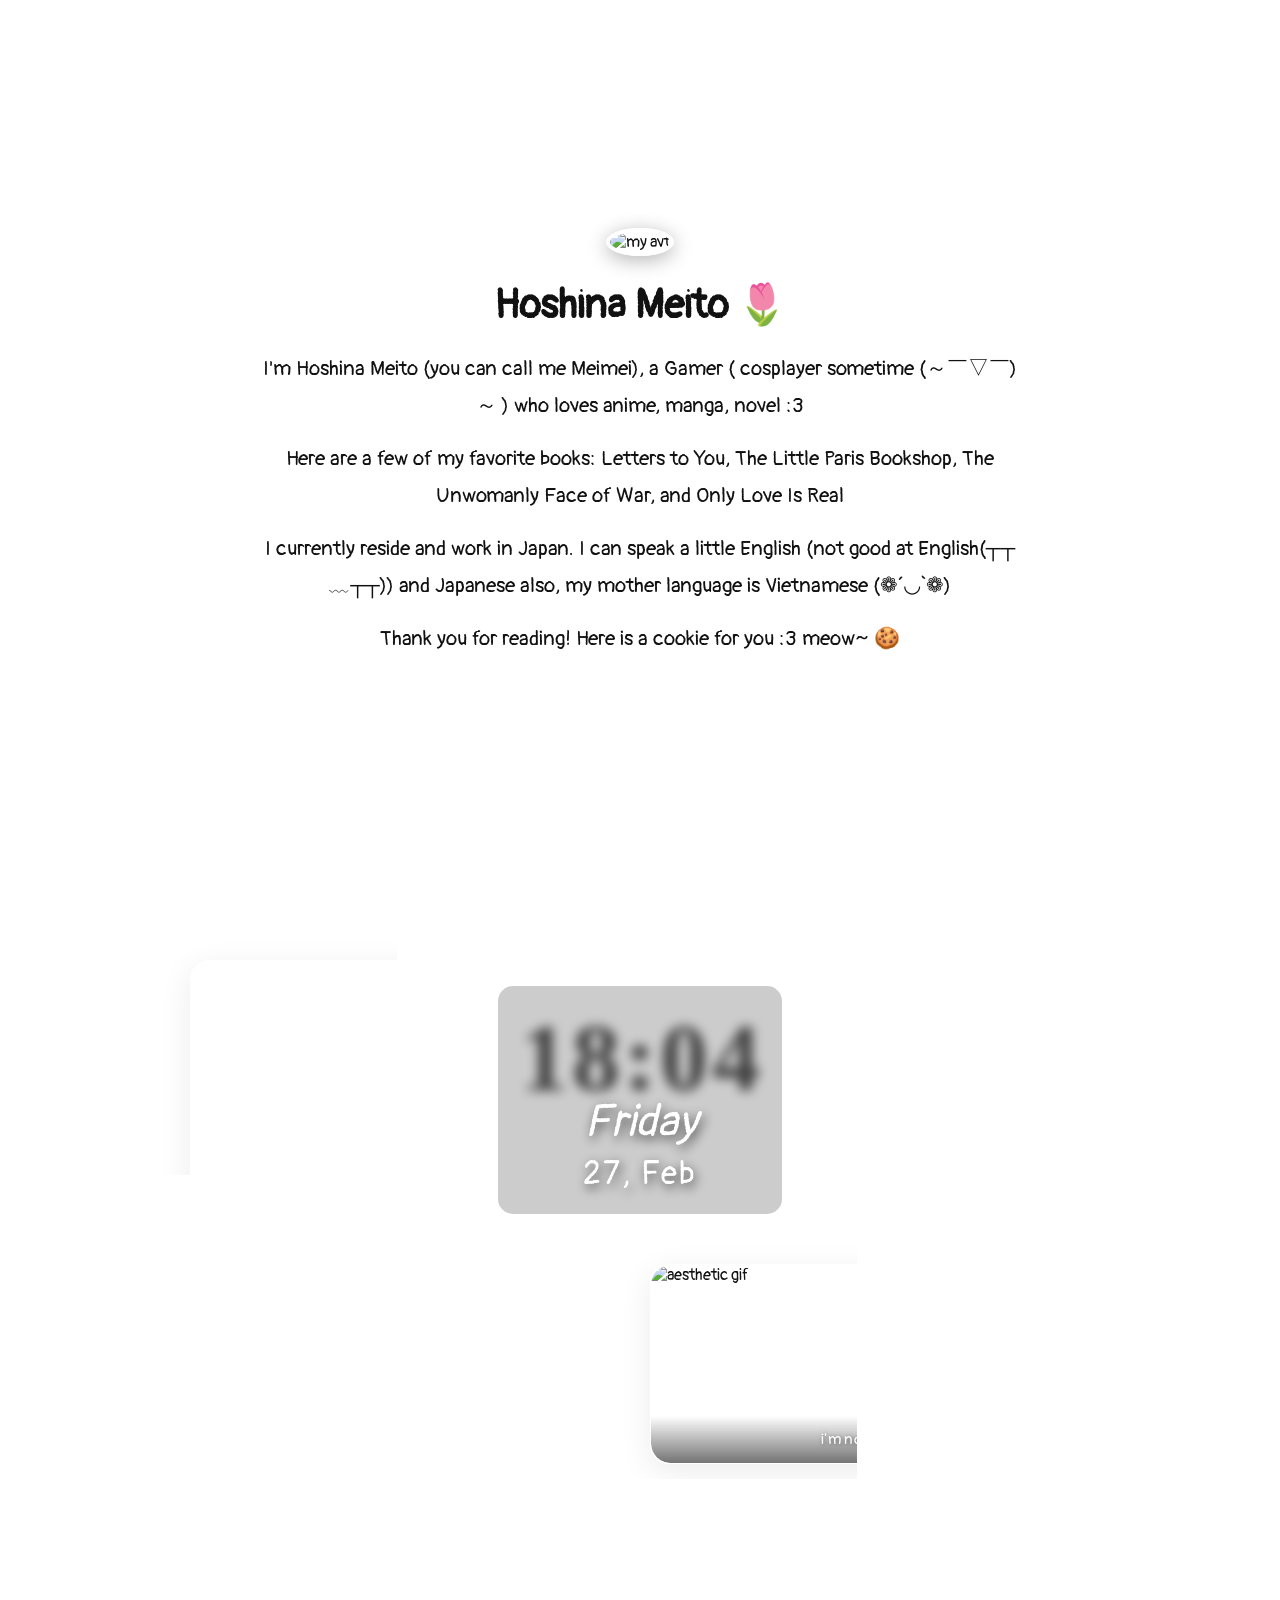
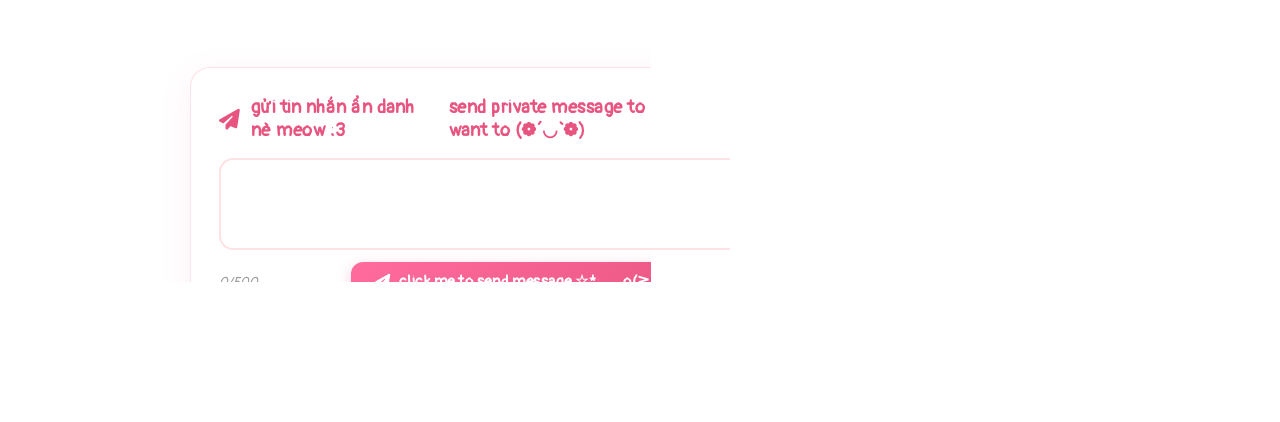
==== commit 772b82cd: "first commit" ====
--- a/index.html
+++ b/index.html
@@ -1,346 +1,383 @@
-<!DOCTYPE html>
-<html lang="vi">
-<head>
-    <meta charset="UTF-8">
-    <meta name="viewport" content="width=device-width, initial-scale=1.0">
-    <title>MeiMei.dev</title>
-    
-    <link rel="preconnect" href="https://fonts.googleapis.com">
-    <link rel="preconnect" href="https://fonts.gstatic.com" crossorigin>
-    <link href="https://fonts.googleapis.com/css2?family=Pangolin&family=Fredoka+One&display=swap" rel="stylesheet">
-    
-    <link rel="stylesheet" href="https://cdnjs.cloudflare.com/ajax/libs/font-awesome/6.4.0/css/all.min.css">
-    
-    <link rel="stylesheet" href="style.css">
-    <link rel="icon" type="image/png" href="https://scontent.fhan20-1.fna.fbcdn.net/v/t39.30808-6/505596315_729592579426688_4576269832093091594_n.jpg?_nc_cat=102&ccb=1-7&_nc_sid=7b2446&_nc_eui2=AeHlWvYxDIKy9iJd06w3HFtOUiVsBGuuQtpSJWwEa65C2g2uvY_VhJoLBI7TIMYjCpxta5EIznBQTUEi4dSH_CvQ&_nc_ohc=bIM6iFGKm5AQ7kNvwF09_bI&_nc_oc=AdlasW5T5P5WGTzjsM0Xfeja4qRJbE4jopLZTukchpTosg8ppaPVYD_1TaPDa62KrQQ&_nc_zt=23&_nc_ht=scontent.fhan20-1.fna&_nc_gid=jfKLuvXl5XZj4lbm39b0PQ&_nc_ss=8&oh=00_Afsugp1H18jglBJ_XkS1a-Pi0wmK3lkg0zqW4mCcrE7FFA&oe=69A7E5FB">
-</head>
-<body>
-
-    <!-- ===== PHẦN 1: TRANG GIỚI THIỆU ===== -->
-    <section class="page page-intro">
-        <div class="profile-container">
-            <img src="https://scontent.fhan14-3.fna.fbcdn.net/v/t39.30808-6/485161570_669986575387289_1459471477460034991_n.jpg?_nc_cat=111&ccb=1-7&_nc_sid=53a332&_nc_eui2=AeF28kQguQYOD9dIv-0-qcbrkNeuGW427ZeQ164Zbjbtl4Ner23e952xaE7IMYbPV1NZ_BN5XJzcwnsKYUqSu7Yu&_nc_ohc=ACXvK4j-3WoQ7kNvwEIQi42&_nc_oc=AdkUFJqB_xIp4ir2b47TfVPwgZOPBu1_23BxUV9kIXmXal_GnMrGUZXTQs8YWuyCPIU&_nc_zt=23&_nc_ht=scontent.fhan14-3.fna&_nc_gid=JrMwlU7blkPTcsDuKaB63g&_nc_ss=8&oh=00_Afw_fvIgtyTO85yvQ62qA-COiHcMl_LIZKhWH9RVZVE-ww&oe=69BC8414" alt="my avt" class="avatar">
-            
-            <h1>Hoshina Meito 🌷</h1>
-            
-            <div class="description">
-                <p>I'm Hoshina Meito (you can call me Meimei), a Gamer ( cosplayer sometime (～￣▽￣)～ ) who loves anime, manga, novel :3</p>
-                <p>Here are a few of my favorite books: Letters to You, The Little Paris Bookshop, The Unwomanly Face of War, and Only Love Is Real</p>
-                <p>I currently reside and work in Japan. I can speak a little English (not good at English(┬┬﹏┬┬)) and Japanese also, my mother language is Vietnamese (❁´◡`❁)</p>
-                <p>Thank you for reading! Here is a cookie for you :3 meow~ 🍪</p>
-            </div>
-        </div>
-
-        <div class="scroll-down" onclick="document.querySelector('.page-widgets').scrollIntoView({behavior:'smooth'})">
-            <i class="fa-solid fa-chevron-down"></i>
-        </div>
-    </section>
-
-    <!-- ===== PHẦN 2: TRANG WIDGET LINKS ===== -->
-    <section class="page page-widgets">
-        
-        <!-- Widget đồng hồ + banner -->
-        <div class="widget widget-clock">
-            <div class="clock-background"></div>
-            <div class="clock-overlay">
-                <div class="clock-time" id="clock-time">18:04</div>
-                <div class="clock-day" id="clock-day">Friday</div>
-                <div class="clock-date" id="clock-date">27, Feb</div>
-            </div>
-        </div>
-
-        <!-- Lưới widget -->
-        <div class="widgets-grid">
-
-            <div class="widget widget-status" id="discord-status-widget" style="background-image: linear-gradient(rgba(255, 255, 255, 0.6), rgba(255, 255, 255, 0.6)), url('https://media1.tenor.com/m/EHmYNbeENZ8AAAAd/carlotta-carlotta-tea.gif'); background-size: cover; background-position: center; background-repeat: no-repeat;">
-    <div class="status-header">
-        <div class="status-avatar-wrapper">
-            <img id="discord-avatar" src="https://scontent.fhan2-4.fna.fbcdn.net/v/t39.30808-6/483884036_665031045882842_6935605271122023384_n.jpg?_nc_cat=110&ccb=1-7&_nc_sid=53a332&_nc_eui2=AeFWF-SEN_3pvTyz4BSqNJlPq--org89OEmr76iuDz04SZBEIGwBknXSvXNMMDsM6X3reIGg9V9TLZooItsCK5rh&_nc_ohc=4YChJYZEzgAQ7kNvwFkJ55I&_nc_oc=AdnQSoyMrztE74UjcdmEUpg2GyHTfh4BlspTgjtbvEe2_GMk2IgIdMu5R17ydwRdLRE&_nc_zt=23&_nc_ht=scontent.fhan2-4.fna&_nc_gid=Ad9PmMVbJvR3LIVwnjiTPQ&oh=00_AfttGDoj-wp1ZvC2CeNfV4yl4M1pBfchtE1ohcaU_n5ysQ&oe=69A7691D" alt="avatar" class="status-avatar">
-            <span class="status-dot" id="discord-dot"></span>
-        </div>
-        <div class="status-info">
-            <span class="status-name" id="discord-name">MEITO</span>
-            <span class="status-state" id="discord-state">
-                <i class="fa-solid fa-spinner fa-spin" style="font-size: 0.7rem;"></i> loading...
-            </span>
-        </div>
-    </div>
-    <p class="status-message" id="discord-activity">...</p>
-    <p class="status-custom-text">Tell me a heart warming story</p>
-</div>
-
-            <!-- Widget ảnh ngẫu nhiên -->
-            <div class="widget widget-image">
-                <img src="https://media1.tenor.com/m/6lISZEeGETcAAAAd/carlotta-wuwa.gif" alt="aesthetic gif">
-                <div class="image-textbox">
-                    <p>i'm not short!!!</p>
-                </div>
-            </div>
-
-            <!-- Widget link YouTube -->
-            <!--<a href="https://youtube.com/@YOUR_CHANNEL" target="_blank" class="widget widget-link widget-youtube">
-                <i class="fa-brands fa-youtube"></i>
-                <span>YouTube</span>
-            </a>-->
-
-            <!-- Widget link Discord -->
-            <div class="widget widget-link widget-discord">
-                <i class="fa-brands fa-discord"></i>
-                <span>Discord</span>
-                <div class="widget-sub">
-                    <a href="https://discord.gg/Y7PNc8ev" target="_blank" class="widget-sub-btn">
-                        <i class="fa-solid fa-arrow-up-right-from-square"></i> join my server
-                    </a>
-                </div>
-            </div>
-
-            <!-- Widget link Twitter / X -->
-            <!--<a href="https://twitter.com/YOUR_HANDLE" target="_blank" class="widget widget-link widget-twitter">
-                <i class="fa-brands fa-x-twitter"></i>
-                <span>Twitter / X</span>
-            </a>-->
-
-            <!-- Widget link Facebook -->
-            <div class="widget widget-link widget-facebook">
-                <i class="fa-brands fa-facebook"></i>
-                <span>Facebook</span>
-                <div class="widget-sub">
-                    <a href="https://www.facebook.com/hoshino.meito.2025/" target="_blank" class="widget-sub-btn">
-                        <i class="fa-solid fa-arrow-up-right-from-square"></i> wanna addfr :3?
-                    </a>
-                </div>
-            </div>
-            <!-- Widget link Instagram -->
-            <!--<a href="https://instagram.com/YOUR_PROFILE" target="_blank" class="widget widget-link widget-instagram">
-                <i class="fa-brands fa-instagram"></i>
-                <span>Instagram</span>
-            </a>-->
-
-            <!-- Widget link Steam -->
-            <!--<a href="https://steamcommunity.com/id/YOUR_ID" target="_blank" class="widget widget-link widget-steam">
-                <i class="fa-brands fa-steam"></i>
-                <span>Steam</span>
-            </a>-->
-
-        </div>
-
-        <!-- ===== WIDGET GỬI TIN NHẮN ẨN DANH ===== -->
-        <div class="widget widget-anonymous-msg" id="anon-msg-widget">
-            <!-- Nội dung form bên trái -->
-            <div class="anon-msg-content">
-                <div class="anon-msg-header">
-                    <i class="fa-solid fa-paper-plane"></i>
-                    <span>gửi tin nhắn ẩn danh nè meow :3</span>
-                </div>
-                <form id="anon-msg-form" autocomplete="off">
-                    <textarea id="anon-msg-input" placeholder="" maxlength="500" rows="3"></textarea>
-                    <div class="anon-msg-footer">
-                        <span class="anon-msg-char-count"><span id="char-count">0</span>/500</span>
-                        <button type="submit" class="anon-msg-send-btn" id="anon-send-btn">
-                            <i class="fa-solid fa-paper-plane"></i> gửi tin nhắn tới mình nè ☆*: .｡. o(≧▽≦)o .｡.:*☆
-                        </button>
-                    </div>
-                </form>
-                <div class="anon-msg-status" id="anon-msg-status"></div>
-            </div>
-            <!-- Gif bên phải chìm vào trong widget -->
-            <div class="anon-msg-gif">
-                <img src="https://media1.tenor.com/m/UD5PBiKUOzEAAAAC/carlotta-bang.gif" alt="cute gif">
-            </div>
-        </div>
-
-    </section>
-
-    <!-- Firebase SDK -->
-    <script src="https://www.gstatic.com/firebasejs/10.12.0/firebase-app-compat.js"></script>
-    <script src="https://www.gstatic.com/firebasejs/10.12.0/firebase-firestore-compat.js"></script>
-
-    <script>
-        // ===== FIREBASE CONFIG =====
-        // 🔧 BẠN CẦN THAY THẾ CÁC GIÁ TRỊ NÀY BẰNG CONFIG TỪ FIREBASE CONSOLE CỦA BẠN
-        const firebaseConfig = {
-        apiKey: "AIzaSyAPW7Y5Kd_hptsN2Xm7PqdOuMgelMzAgk4",
-        authDomain: "privatemsg-3dd4b.firebaseapp.com",
-        projectId: "privatemsg-3dd4b",
-        storageBucket: "privatemsg-3dd4b.firebasestorage.app",
-        messagingSenderId: "1030230663700",
-        appId: "1:1030230663700:web:2024ba97b1eda2f7b0bd01",
-        measurementId: "G-WGVN5890G9"
-};
-
-        firebase.initializeApp(firebaseConfig);
-        const db = firebase.firestore();
-
-        // ===== ANONYMOUS MESSAGE FORM =====
-        const anonForm = document.getElementById('anon-msg-form');
-        const anonInput = document.getElementById('anon-msg-input');
-        const anonStatus = document.getElementById('anon-msg-status');
-        const charCount = document.getElementById('char-count');
-        const sendBtn = document.getElementById('anon-send-btn');
-
-        anonInput.addEventListener('input', () => {
-            charCount.textContent = anonInput.value.length;
-        });
-
-        anonForm.addEventListener('submit', async (e) => {
-            e.preventDefault();
-            const message = anonInput.value.trim();
-            if (!message) return;
-
-            sendBtn.disabled = true;
-            sendBtn.innerHTML = '<i class="fa-solid fa-spinner fa-spin"></i> Sending...';
-
-            try {
-                await db.collection('anonymous_messages').add({
-                    message: message,
-                    timestamp: firebase.firestore.FieldValue.serverTimestamp(),
-                    read: false
-                });
-
-                anonInput.value = '';
-                charCount.textContent = '0';
-                anonStatus.innerHTML = '<i class="fa-solid fa-check-circle"></i> Mình sẽ xem tin nhắn của bạn nhanh nhất có thể nhé, xincamon🌷';
-                anonStatus.className = 'anon-msg-status success';
-
-                setTimeout(() => {
-                    anonStatus.innerHTML = '';
-                    anonStatus.className = 'anon-msg-status';
-                }, 4000);
-            } catch (error) {
-                anonStatus.innerHTML = '<i class="fa-solid fa-exclamation-circle"></i> tính năng này lỗi òy mình sẽ sửa lại sau nhé :<.';
-                anonStatus.className = 'anon-msg-status error';
-            }
-
-            sendBtn.disabled = false;
-            sendBtn.innerHTML = '<i class="fa-solid fa-paper-plane"></i> Send';
-        });
-
-        // Cập nhật đồng hồ real-time
-        function updateClock() {
-            const now = new Date();
-            const hours = String(now.getHours()).padStart(2, '0');
-            const minutes = String(now.getMinutes()).padStart(2, '0');
-            const days = ['Sunday','Monday','Tuesday','Wednesday','Thursday','Friday','Saturday'];
-            const months = ['Jan','Feb','Mar','Apr','May','Jun','Jul','Aug','Sep','Oct','Nov','Dec'];
-
-            document.getElementById('clock-time').textContent = hours + ':' + minutes;
-            document.getElementById('clock-day').textContent = days[now.getDay()];
-            document.getElementById('clock-date').textContent = now.getDate() + ', ' + months[now.getMonth()];
-        }
-        updateClock();
-        setInterval(updateClock, 1000);
-
-        // ===== LANYARD DISCORD PRESENCE =====
-        const DISCORD_USER_ID = '1239181166188429364';
-
-        const statusLabels = {
-            online: 'Online',
-            idle: 'Idle',
-            dnd: 'Do Not Disturb',
-            offline: 'Offline'
-        };
-
-        function updateDiscordPresence(data) {
-            const dotEl = document.getElementById('discord-dot');
-            const stateEl = document.getElementById('discord-state');
-            const activityEl = document.getElementById('discord-activity');
-            const avatarEl = document.getElementById('discord-avatar');
-            const nameEl = document.getElementById('discord-name');
-            const widgetEl = document.getElementById('discord-status-widget');
-
-            // Update avatar from Discord
-            if (data.discord_user) {
-                const user = data.discord_user;
-                if (user.avatar) {
-                    avatarEl.src = `https://cdn.discordapp.com/avatars/${user.id}/${user.avatar}.png?size=128`;
-                }
-                nameEl.textContent = user.display_name || user.global_name || user.username;
-            }
-
-            // Update status dot & label
-            const status = data.discord_status || 'offline';
-            dotEl.className = 'status-dot status-' + status;
-            stateEl.innerHTML = '<span class="status-dot-inline status-' + status + '"></span> ' + statusLabels[status];
-
-            // Update widget border glow based on status
-            widgetEl.setAttribute('data-status', status);
-
-            // Update activity
-            if (data.activities && data.activities.length > 0) {
-                const activity = data.activities.find(a => a.type !== 4) || data.activities[0];
-                if (activity.type === 4) {
-                    // Custom status
-                    activityEl.textContent = activity.state || "I'm chilling right now meow:3~🍡'";
-                } else if (activity.type === 0) {
-                    activityEl.innerHTML = '<i class="fa-solid fa-gamepad"></i> Playing <strong>' + activity.name + '</strong>';
-                    if (activity.details) activityEl.innerHTML += '<br><small>' + activity.details + '</small>';
-                } else if (activity.type === 2) {
-                    activityEl.innerHTML = '<i class="fa-solid fa-music"></i> Listening to <strong>' + activity.name + '</strong>';
-                    if (activity.details) activityEl.innerHTML += ' — ' + activity.details;
-                } else if (activity.type === 1) {
-                    activityEl.innerHTML = '<i class="fa-solid fa-tower-broadcast"></i> Streaming <strong>' + activity.name + '</strong>';
-                } else if (activity.type === 3) {
-                    activityEl.innerHTML = '<i class="fa-solid fa-tv"></i> Watching <strong>' + activity.name + '</strong>';
-                } else if (activity.type === 5) {
-                    activityEl.innerHTML = '<i class="fa-solid fa-trophy"></i> Competing in <strong>' + activity.name + '</strong>';
-                } else {
-                    activityEl.textContent = activity.state || activity.name || 'No activity';
-                }
-            } else if (data.activities && data.activities.length === 0) {
-                if (status === 'offline') {
-                    activityEl.textContent = 'Currently offline';
-                } else {
-                    activityEl.textContent = 'Just chilling~ ☕';
-                }
-            }
-        }
-
-        // Use WebSocket for real-time updates
-        function connectLanyard() {
-            const ws = new WebSocket('wss://api.lanyard.rest/socket');
-
-            ws.onmessage = function(event) {
-                const msg = JSON.parse(event.data);
-
-                if (msg.op === 1) {
-                    // Hello — send subscribe
-                    ws.send(JSON.stringify({
-                        op: 2,
-                        d: { subscribe_to_id: DISCORD_USER_ID }
-                    }));
-
-                    // Heartbeat
-                    setInterval(() => {
-                        ws.send(JSON.stringify({ op: 3 }));
-                    }, msg.d.heartbeat_interval);
-                }
-
-                if (msg.op === 0) {
-                    // INIT_STATE or PRESENCE_UPDATE
-                    updateDiscordPresence(msg.d);
-                }
-            };
-
-            ws.onclose = function() {
-                // Reconnect after 5 seconds
-                setTimeout(connectLanyard, 5000);
-            };
-
-            ws.onerror = function() {
-                ws.close();
-            };
-        }
-
-        // Start with REST API for fast initial load, then switch to WebSocket
-        fetch('https://api.lanyard.rest/v1/users/' + DISCORD_USER_ID)
-            .then(r => r.json())
-            .then(res => {
-                if (res.success) updateDiscordPresence(res.data);
-            })
-            .catch(() => {});
-
-        connectLanyard();
-    </script>
-
-</body>
-</html>
+<!DOCTYPE html>
+<html lang="vi">
+<head>
+    <meta charset="UTF-8">
+    <meta name="viewport" content="width=device-width, initial-scale=1.0">
+    <title>MeiMei.dev</title>
+    
+    <link rel="preconnect" href="https://fonts.googleapis.com">
+    <link rel="preconnect" href="https://fonts.gstatic.com" crossorigin>
+    <link href="https://fonts.googleapis.com/css2?family=Pangolin&family=Fredoka+One&display=swap" rel="stylesheet">
+    
+    <link rel="stylesheet" href="https://cdnjs.cloudflare.com/ajax/libs/font-awesome/6.4.0/css/all.min.css">
+    
+    <link rel="stylesheet" href="style.css">
+    <link rel="icon" type="image/png" href="https://scontent.fhan20-1.fna.fbcdn.net/v/t39.30808-6/505596315_729592579426688_4576269832093091594_n.jpg?_nc_cat=102&ccb=1-7&_nc_sid=7b2446&_nc_eui2=AeHlWvYxDIKy9iJd06w3HFtOUiVsBGuuQtpSJWwEa65C2g2uvY_VhJoLBI7TIMYjCpxta5EIznBQTUEi4dSH_CvQ&_nc_ohc=bIM6iFGKm5AQ7kNvwF09_bI&_nc_oc=AdlasW5T5P5WGTzjsM0Xfeja4qRJbE4jopLZTukchpTosg8ppaPVYD_1TaPDa62KrQQ&_nc_zt=23&_nc_ht=scontent.fhan20-1.fna&_nc_gid=jfKLuvXl5XZj4lbm39b0PQ&_nc_ss=8&oh=00_Afsugp1H18jglBJ_XkS1a-Pi0wmK3lkg0zqW4mCcrE7FFA&oe=69A7E5FB">
+</head>
+<body>
+
+    <section class="page page-intro">
+        <div class="profile-container">
+            <img src="https://scontent.fhan2-4.fna.fbcdn.net/v/t39.30808-6/483884036_665031045882842_6935605271122023384_n.jpg?_nc_cat=110&ccb=1-7&_nc_sid=53a332&_nc_eui2=AeFWF-SEN_3pvTyz4BSqNJlPq--org89OEmr76iuDz04SZBEIGwBknXSvXNMMDsM6X3reIGg9V9TLZooItsCK5rh&_nc_ohc=4YChJYZEzgAQ7kNvwFkJ55I&_nc_oc=AdnQSoyMrztE74UjcdmEUpg2GyHTfh4BlspTgjtbvEe2_GMk2IgIdMu5R17ydwRdLRE&_nc_zt=23&_nc_ht=scontent.fhan2-4.fna&_nc_gid=oUhTVR4Ifo-RYsnC93PR6A&oh=00_Afs5UKklTkKtFws0nEEoHL_TDE4jETsowbqwS2StADNQNw&oe=69A730DD" alt="my avt" class="avatar">
+            
+            <h1>Hoshina Meito 🌷</h1>
+            
+            <div class="description">
+                <p>I'm Hoshina Meito (you can call me Meimei), a Gamer ( cosplayer sometime (～￣▽￣)～ ) who loves anime, manga, novel :3</p>
+                <p>Here are a few of my favorite books: Letters to You, The Little Paris Bookshop, The Unwomanly Face of War, and Only Love Is Real</p>
+                <p>I currently reside and work in Japan. I can speak a little English (not good at English(┬┬﹏┬┬)) and Japanese also, my mother language is Vietnamese (❁´◡`❁)</p>
+                <p>Thank you for reading! Here is a cookie for you :3 meow~ 🍪</p>
+            </div>
+        </div>
+
+        <div class="scroll-down" onclick="document.querySelector('.page-widgets').scrollIntoView({behavior:'smooth'})">
+            <i class="fa-solid fa-chevron-down"></i>
+        </div>
+    </section>
+
+    <section class="page page-widgets">
+        
+        <div class="widget widget-clock">
+            <div class="clock-background"></div>
+            <div class="clock-overlay">
+                <div class="clock-time" id="clock-time">18:04</div>
+                <div class="clock-day" id="clock-day">Friday</div>
+                <div class="clock-date" id="clock-date">27, Feb</div>
+            </div>
+        </div>
+
+        <div class="widgets-grid">
+
+            <div class="widget widget-status" id="discord-status-widget" style="background-image: linear-gradient(rgba(255, 255, 255, 0.6), rgba(255, 255, 255, 0.6)), url('https://media1.tenor.com/m/EHmYNbeENZ8AAAAd/carlotta-carlotta-tea.gif'); background-size: cover; background-position: center; background-repeat: no-repeat;">
+                <div class="status-header">
+                    <div class="status-avatar-wrapper">
+                        <img id="discord-avatar" src="https://scontent.fhan2-4.fna.fbcdn.net/v/t39.30808-6/483884036_665031045882842_6935605271122023384_n.jpg?_nc_cat=110&ccb=1-7&_nc_sid=53a332&_nc_eui2=AeFWF-SEN_3pvTyz4BSqNJlPq--org89OEmr76iuDz04SZBEIGwBknXSvXNMMDsM6X3reIGg9V9TLZooItsCK5rh&_nc_ohc=4YChJYZEzgAQ7kNvwFkJ55I&_nc_oc=AdnQSoyMrztE74UjcdmEUpg2GyHTfh4BlspTgjtbvEe2_GMk2IgIdMu5R17ydwRdLRE&_nc_zt=23&_nc_ht=scontent.fhan2-4.fna&_nc_gid=Ad9PmMVbJvR3LIVwnjiTPQ&oh=00_AfttGDoj-wp1ZvC2CeNfV4yl4M1pBfchtE1ohcaU_n5ysQ&oe=69A7691D" alt="avatar" class="status-avatar">
+                        <span class="status-dot" id="discord-dot"></span>
+                    </div>
+                    <div class="status-info">
+                        <span class="status-name" id="discord-name">MEITO</span>
+                        <span class="status-state" id="discord-state">
+                            <i class="fa-solid fa-spinner fa-spin" style="font-size: 0.7rem;"></i> loading...
+                        </span>
+                    </div>
+                </div>
+                <p class="status-message" id="discord-activity">...</p>
+                <p class="status-custom-text">Tell me a heart warming story</p>
+            </div>
+
+            <div class="widget widget-image">
+                <img src="https://media1.tenor.com/m/6lISZEeGETcAAAAd/carlotta-wuwa.gif" alt="aesthetic gif">
+                <div class="image-textbox">
+                    <p>i'm not short!!!</p>
+                </div>
+            </div>
+
+            <div class="widget widget-link widget-discord">
+                <i class="fa-brands fa-discord"></i>
+                <span>Discord</span>
+                <div class="widget-sub">
+                    <a href="https://discord.gg/Y7PNc8ev" target="_blank" class="widget-sub-btn">
+                        <i class="fa-solid fa-arrow-up-right-from-square"></i> join my server
+                    </a>
+                </div>
+            </div>
+
+            <div class="widget widget-link widget-facebook">
+                <i class="fa-brands fa-facebook"></i>
+                <span>Facebook</span>
+                <div class="widget-sub">
+                    <a href="https://www.facebook.com/hoshino.meito.2025/" target="_blank" class="widget-sub-btn">
+                        <i class="fa-solid fa-arrow-up-right-from-square"></i> wanna addfr :3?
+                    </a>
+                </div>
+            </div>
+            
+            <div class="widget widget-music">
+                <div class="music-thumbnail" id="music-thumb-container">
+                    <img id="music-cover" src="https://media1.tenor.com/m/UD5PBiKUOzEAAAAC/carlotta-bang.gif" alt="Music Cover">
+                </div>
+                <div class="music-details">
+                    <p class="music-title" id="music-title">Loading...</p>
+                    <p class="music-artist" id="music-artist">...</p>
+                    <div class="music-controls">
+                        <button onclick="prevSong()" class="control-btn"><i class="fa-solid fa-backward-step"></i></button>
+                        <button onclick="togglePlay()" id="play-pause-btn" class="control-btn play-btn"><i class="fa-solid fa-play"></i></button>
+                        <button onclick="nextSong()" class="control-btn"><i class="fa-solid fa-forward-step"></i></button>
+                    </div>
+                </div>
+                <audio id="audio-player"></audio>
+            </div>
+
+        </div>
+
+        <div class="widget widget-anonymous-msg" id="anon-msg-widget">
+            <div class="anon-msg-content">
+                <div class="anon-msg-header">
+                    <i class="fa-solid fa-paper-plane"></i>
+                    <span>gửi tin nhắn ẩn danh nè meow :3</span>
+                    <span>send private message to me incase u want to (❁´◡`❁)</span>
+                </div>
+                <form id="anon-msg-form" autocomplete="off">
+                    <textarea id="anon-msg-input" placeholder="" maxlength="500" rows="3"></textarea>
+                    <div class="anon-msg-footer">
+                        <span class="anon-msg-char-count"><span id="char-count">0</span>/500</span>
+                        <button type="submit" class="anon-msg-send-btn" id="anon-send-btn">
+                            <i class="fa-solid fa-paper-plane"></i> click me to send message ☆*: .｡. o(≧▽≦)o .｡.:*☆
+                        </button>
+                    </div>
+                </form>
+                <div class="anon-msg-status" id="anon-msg-status"></div>
+            </div>
+            <div class="anon-msg-gif">
+                <img src="https://media1.tenor.com/m/UD5PBiKUOzEAAAAC/carlotta-bang.gif" alt="cute gif">
+            </div>
+        </div>
+
+    </section>
+
+    <script src="https://www.gstatic.com/firebasejs/10.12.0/firebase-app-compat.js"></script>
+    <script src="https://www.gstatic.com/firebasejs/10.12.0/firebase-firestore-compat.js"></script>
+
+    <script>
+        // ===== FIREBASE CONFIG =====
+        const firebaseConfig = {
+        apiKey: "AIzaSyAPW7Y5Kd_hptsN2Xm7PqdOuMgelMzAgk4",
+        authDomain: "privatemsg-3dd4b.firebaseapp.com",
+        projectId: "privatemsg-3dd4b",
+        storageBucket: "privatemsg-3dd4b.firebasestorage.app",
+        messagingSenderId: "1030230663700",
+        appId: "1:1030230663700:web:2024ba97b1eda2f7b0bd01",
+        measurementId: "G-WGVN5890G9"
+        };
+
+        firebase.initializeApp(firebaseConfig);
+        const db = firebase.firestore();
+
+        // ===== ANONYMOUS MESSAGE FORM =====
+        const anonForm = document.getElementById('anon-msg-form');
+        const anonInput = document.getElementById('anon-msg-input');
+        const anonStatus = document.getElementById('anon-msg-status');
+        const charCount = document.getElementById('char-count');
+        const sendBtn = document.getElementById('anon-send-btn');
+
+        anonInput.addEventListener('input', () => {
+            charCount.textContent = anonInput.value.length;
+        });
+
+        anonForm.addEventListener('submit', async (e) => {
+            e.preventDefault();
+            const message = anonInput.value.trim();
+            if (!message) return;
+
+            sendBtn.disabled = true;
+            sendBtn.innerHTML = '<i class="fa-solid fa-spinner fa-spin"></i> Sending...';
+
+            try {
+                await db.collection('anonymous_messages').add({
+                    message: message,
+                    timestamp: firebase.firestore.FieldValue.serverTimestamp(),
+                    read: false
+                });
+
+                anonInput.value = '';
+                charCount.textContent = '0';
+                anonStatus.innerHTML = '<i class="fa-solid fa-check-circle"></i> Mình sẽ xem tin nhắn của bạn nhanh nhất có thể nhé, xincamon🌷';
+                anonStatus.className = 'anon-msg-status success';
+
+                setTimeout(() => {
+                    anonStatus.innerHTML = '';
+                    anonStatus.className = 'anon-msg-status';
+                }, 4000);
+            } catch (error) {
+                anonStatus.innerHTML = '<i class="fa-solid fa-exclamation-circle"></i> tính năng này lỗi òy mình sẽ sửa lại sau nhé :<.';
+                anonStatus.className = 'anon-msg-status error';
+            }
+
+            sendBtn.disabled = false;
+            sendBtn.innerHTML = '<i class="fa-solid fa-paper-plane"></i> Send';
+        });
+
+        // ===== CLOCK WIDGET =====
+        function updateClock() {
+            const now = new Date();
+            const hours = String(now.getHours()).padStart(2, '0');
+            const minutes = String(now.getMinutes()).padStart(2, '0');
+            const days = ['Sunday','Monday','Tuesday','Wednesday','Thursday','Friday','Saturday'];
+            const months = ['Jan','Feb','Mar','Apr','May','Jun','Jul','Aug','Sep','Oct','Nov','Dec'];
+
+            document.getElementById('clock-time').textContent = hours + ':' + minutes;
+            document.getElementById('clock-day').textContent = days[now.getDay()];
+            document.getElementById('clock-date').textContent = now.getDate() + ', ' + months[now.getMonth()];
+        }
+        updateClock();
+        setInterval(updateClock, 1000);
+
+        // ===== LANYARD DISCORD PRESENCE =====
+        const DISCORD_USER_ID = '1239181166188429364';
+
+        const statusLabels = { online: 'Online', idle: 'Idle', dnd: 'Do Not Disturb', offline: 'Offline' };
+
+        function updateDiscordPresence(data) {
+            const dotEl = document.getElementById('discord-dot');
+            const stateEl = document.getElementById('discord-state');
+            const activityEl = document.getElementById('discord-activity');
+            const avatarEl = document.getElementById('discord-avatar');
+            const nameEl = document.getElementById('discord-name');
+            const widgetEl = document.getElementById('discord-status-widget');
+
+            if (data.discord_user) {
+                const user = data.discord_user;
+                if (user.avatar) {
+                    avatarEl.src = `https://cdn.discordapp.com/avatars/${user.id}/${user.avatar}.png?size=128`;
+                }
+                nameEl.textContent = user.display_name || user.global_name || user.username;
+            }
+
+            const status = data.discord_status || 'offline';
+            dotEl.className = 'status-dot status-' + status;
+            stateEl.innerHTML = '<span class="status-dot-inline status-' + status + '"></span> ' + statusLabels[status];
+            widgetEl.setAttribute('data-status', status);
+
+            if (data.activities && data.activities.length > 0) {
+                const activity = data.activities.find(a => a.type !== 4) || data.activities[0];
+                if (activity.type === 4) {
+                    activityEl.textContent = activity.state || "I'm chilling right now meow:3~🍡'";
+                } else if (activity.type === 0) {
+                    activityEl.innerHTML = '<i class="fa-solid fa-gamepad"></i> Playing <strong>' + activity.name + '</strong>';
+                    if (activity.details) activityEl.innerHTML += '<br><small>' + activity.details + '</small>';
+                } else if (activity.type === 2) {
+                    activityEl.innerHTML = '<i class="fa-solid fa-music"></i> Listening to <strong>' + activity.name + '</strong>';
+                    if (activity.details) activityEl.innerHTML += ' — ' + activity.details;
+                } else if (activity.type === 1) {
+                    activityEl.innerHTML = '<i class="fa-solid fa-tower-broadcast"></i> Streaming <strong>' + activity.name + '</strong>';
+                } else if (activity.type === 3) {
+                    activityEl.innerHTML = '<i class="fa-solid fa-tv"></i> Watching <strong>' + activity.name + '</strong>';
+                } else if (activity.type === 5) {
+                    activityEl.innerHTML = '<i class="fa-solid fa-trophy"></i> Competing in <strong>' + activity.name + '</strong>';
+                } else {
+                    activityEl.textContent = activity.state || activity.name || 'No activity';
+                }
+            } else if (data.activities && data.activities.length === 0) {
+                if (status === 'offline') {
+                    activityEl.textContent = 'Currently offline';
+                } else {
+                    activityEl.textContent = 'Just chilling~ ☕';
+                }
+            }
+        }
+
+        function connectLanyard() {
+            const ws = new WebSocket('wss://api.lanyard.rest/socket');
+            ws.onmessage = function(event) {
+                const msg = JSON.parse(event.data);
+                if (msg.op === 1) {
+                    ws.send(JSON.stringify({ op: 2, d: { subscribe_to_id: DISCORD_USER_ID } }));
+                    setInterval(() => { ws.send(JSON.stringify({ op: 3 })); }, msg.d.heartbeat_interval);
+                }
+                if (msg.op === 0) {
+                    updateDiscordPresence(msg.d);
+                }
+            };
+            ws.onclose = function() { setTimeout(connectLanyard, 5000); };
+            ws.onerror = function() { ws.close(); };
+        }
+
+        fetch('https://api.lanyard.rest/v1/users/' + DISCORD_USER_ID)
+            .then(r => r.json())
+            .then(res => { if (res.success) updateDiscordPresence(res.data); })
+            .catch(() => {});
+
+        connectLanyard();
+        // ===== CUSTOM MUSIC PLAYER =====
+        const playlist = [
+            {
+                title: "リインカーネーション",
+                artist: "ロクデナシ",
+                src: "./music/ロクデナシリインカーネーション Rokudenashi - ReincarnationOfficial Music Video.mp3",
+                cover: "https://media1.tenor.com/m/SaTUP7N1Sd0AAAAd/wuthering-waves-wuwa.gif"
+            },
+            {
+                title: "ユリイカ",
+                artist: "ロクデナシ",
+                src: "./music/ロクデナシユリイカ Rokudenashi - EurekaOfficial Music Video.mp3",
+                cover: "https://media1.tenor.com/m/SaTUP7N1Sd0AAAAd/wuthering-waves-wuwa.gif"
+            },
+            {
+              title : "桜",
+              artist : "Myuk",
+              src : "./music/Myuk-Sakura(MusicVideo).mp3",
+              cover : "https://media1.tenor.com/m/SaTUP7N1Sd0AAAAd/wuthering-waves-wuwa.gif"
+            },
+            {
+                title : "это ли счастье?",
+                artist : "Rauf & Faik",
+                src : "./music/Rauf & Faik   это ли счастье_ (Official Audio).mp3",
+                cover : "https://media1.tenor.com/m/SaTUP7N1Sd0AAAAd/wuthering-waves-wuwa.gif"
+            }
+        ];
+
+        let currentSongIndex = 0;
+        const audio = document.getElementById('audio-player');
+        const playPauseBtn = document.getElementById('play-pause-btn');
+        const musicThumbContainer = document.getElementById('music-thumb-container');
+        const musicTitle = document.getElementById('music-title');
+        const musicArtist = document.getElementById('music-artist');
+        const musicCover = document.getElementById('music-cover');
+
+        // Hàm tải thông tin bài hát
+        function loadSong(index) {
+            const song = playlist[index];
+            audio.src = song.src;
+            musicTitle.textContent = song.title;
+            musicArtist.textContent = song.artist;
+            musicCover.src = song.cover;
+        }
+
+        // Hàm ép buộc phát nhạc và cập nhật giao diện (nút bấm, đĩa quay)
+        function playSong() {
+            audio.play();
+            playPauseBtn.innerHTML = '<i class="fa-solid fa-pause"></i>';
+            musicThumbContainer.classList.add('playing');
+        }
+
+        // Hàm dừng nhạc và cập nhật giao diện
+        function pauseSong() {
+            audio.pause();
+            playPauseBtn.innerHTML = '<i class="fa-solid fa-play"></i>';
+            musicThumbContainer.classList.remove('playing');
+        }
+
+        // Nút bấm Play/Pause
+        function togglePlay() {
+            if (audio.paused) {
+                playSong();
+            } else {
+                pauseSong();
+            }
+        }
+
+        // Chuyển bài tiếp theo
+        function nextSong() {
+            currentSongIndex = (currentSongIndex + 1) % playlist.length;
+            loadSong(currentSongIndex);
+            playSong(); // Gọi hàm playSong để tự động phát luôn
+        }
+
+        // Quay lại bài trước
+        function prevSong() {
+            currentSongIndex = (currentSongIndex - 1 + playlist.length) % playlist.length;
+            loadSong(currentSongIndex);
+            playSong(); // Gọi hàm playSong để tự động phát luôn
+        }
+
+        // Tự động chuyển bài khi hết nhạc
+        audio.addEventListener('ended', () => {
+            nextSong();
+        });
+
+        // Load bài hát đầu tiên khi vừa vào web
+        loadSong(currentSongIndex);
+    </script>
+
+</body>
+</html>
--- a/style.css
+++ b/style.css
@@ -1,1150 +1,1255 @@
-/* Xóa các khoảng trắng mặc định của trình duyệt */
-* {
-    margin: 0;
-    padding: 0;
-    box-sizing: border-box;
-}
-
-html {
-    scroll-behavior: smooth;
-}
-
-body {
-    /* Cài đặt ảnh nền */
-    background-image: url('https://animesher.com/orig/2/208/2080/20809/animesher.com_scenery-starry-sky-light-2080940.gif');
-    background-size: cover;
-    background-position: center;
-    background-repeat: no-repeat;
-    background-attachment: fixed;
-    
-    font-family: 'Pangolin', cursive;
-    color: #111;
-}
-
-/* ========================
-   PHẦN 1: TRANG GIỚI THIỆU
-   ======================== */
-.page {
-    min-height: 100vh;
-    display: flex;
-    flex-direction: column;
-    justify-content: center;
-    align-items: center;
-    position: relative;
-}
-
-/* Phần khung chứa thông tin */
-.profile-container {
-    text-align: center;
-    max-width: 800px;
-    padding: 20px;
-    text-shadow: 1px 1px 4px rgba(255, 255, 255, 0.9);
-}
-
-/* Ảnh đại diện */
-.avatar {
-    width: 160px;
-    height: 160px;
-    border-radius: 50%;
-    object-fit: cover;
-    border: 4px solid white;
-    box-shadow: 0 4px 20px rgba(0, 0, 0, 0.3);
-    margin-bottom: 20px;
-    transition: all 0.3s ease;
-    animation: avatarGlow 3s ease-in-out infinite alternate;
-    position: relative;
-    overflow: hidden;
-}
-
-.avatar:hover {
-    transform: scale(1.1) rotate(5deg);
-    box-shadow: 0 8px 30px rgba(0, 0, 0, 0.4);
-    border-color: #ff6b9d;
-}
-
-@keyframes avatarGlow {
-    0% {
-        box-shadow: 0 4px 20px rgba(0, 0, 0, 0.3), 0 0 0 0 rgba(255, 107, 157, 0.4);
-    }
-    100% {
-        box-shadow: 0 4px 20px rgba(0, 0, 0, 0.3), 0 0 20px 5px rgba(255, 107, 157, 0.6);
-    }
-}
-
-/* Tiêu đề (Tên) */
-h1 {
-    font-size: 2.5rem;
-    margin-bottom: 20px;
-}
-
-/* Các đoạn văn bản giới thiệu */
-.description p {
-    font-size: 1.3rem;
-    line-height: 1.8;
-    margin-bottom: 15px;
-    font-weight: 500;
-}
-
-/* Khối chứa mũi tên chỉ xuống */
-.scroll-down {
-    position: absolute;
-    bottom: 30px;
-    font-size: 2.5rem;
-    color: rgba(255, 255, 255, 0.8);
-    animation: bounce 2s infinite;
-    cursor: pointer;
-}
-
-@keyframes bounce {
-    0%, 20%, 50%, 80%, 100% {
-        transform: translateY(0);
-    }
-    40% {
-        transform: translateY(-20px);
-    }
-    60% {
-        transform: translateY(-10px);
-    }
-}
-
-/* ========================
-   PHẦN 2: TRANG WIDGET
-   ======================== */
-.page-widgets {
-    padding: 60px 20px;
-    min-height: 100vh;
-    justify-content: flex-start;
-    gap: 24px;
-}
-
-/* ----- Widget chung ----- */
-.widget {
-    background: rgba(255, 255, 255, 0.55);
-    backdrop-filter: blur(16px);
-    -webkit-backdrop-filter: blur(16px);
-    border-radius: 20px;
-    border: 1px solid rgba(255, 255, 255, 0.35);
-    box-shadow: 0 8px 32px rgba(0, 0, 0, 0.08);
-    transition: transform 0.3s ease, box-shadow 0.3s ease;
-    overflow: hidden;
-    animation: widgetFloat 6s ease-in-out infinite;
-}
-
-.widget:hover {
-    transform: translateY(-8px);
-    box-shadow: 0 16px 50px rgba(0, 0, 0, 0.2);
-    animation-play-state: paused;
-}
-
-/* Floating animation cơ bản */
-@keyframes widgetFloat {
-    0%, 100% {
-        transform: translateY(0px) rotate(0deg);
-    }
-    25% {
-        transform: translateY(-8px) rotate(0.5deg);
-    }
-    50% {
-        transform: translateY(-4px) rotate(0deg);
-    }
-    75% {
-        transform: translateY(-12px) rotate(-0.5deg);
-    }
-}
-
-/* ----- Widget đồng hồ / banner ----- */
-.widget-clock {
-    width: 100%;
-    max-width: 900px;
-    height: 280px;
-    position: relative;
-    display: flex;
-    align-items: center;
-    justify-content: center;
-    overflow: hidden;
-    border: 2px solid rgba(255, 255, 255, 0.3);
-    animation: clockFloat 8s ease-in-out infinite;
-}
-
-@keyframes clockFloat {
-    0%, 100% {
-        transform: translateY(0px);
-        box-shadow: 0 8px 32px rgba(0, 0, 0, 0.12);
-    }
-    25% {
-        transform: translateY(-6px);
-        box-shadow: 0 12px 40px rgba(0, 0, 0, 0.15);
-    }
-    50% {
-        transform: translateY(-10px);
-        box-shadow: 0 16px 48px rgba(0, 0, 0, 0.18);
-    }
-    75% {
-        transform: translateY(-4px);
-        box-shadow: 0 10px 36px rgba(0, 0, 0, 0.14);
-    }
-}
-
-.clock-background {
-    position: absolute;
-    top: 0;
-    left: 0;
-    width: 100%;
-    height: 100%;
-    background-image: url('https://media1.tenor.com/m/yeIw0Y_gcKMAAAAd/carlotta-wuwa.gif');
-    background-size: cover;
-    background-position: center;
-    filter: brightness(0.7) saturate(1.2);
-    animation: clockBackgroundShift 20s ease-in-out infinite;
-    z-index: 1;
-}
-
-@keyframes clockBackgroundShift {
-    0%, 100% { 
-        background-position: center; 
-        transform: scale(1);
-    }
-    25% { 
-        background-position: center top; 
-        transform: scale(1.05);
-    }
-    50% { 
-        background-position: center bottom;
-        transform: scale(1.02);
-    }
-    75% { 
-        background-position: center;
-        transform: scale(1.03);
-    }
-}
-
-.widget-clock:hover .clock-background {
-    filter: brightness(0.8) saturate(1.4);
-    transform: scale(1.08);
-}
-
-.widget-clock:hover .clock-overlay {
-    transform: scale(1.05);
-    background: rgba(0, 0, 0, 0.3);
-}
-
-.clock-overlay {
-    text-align: center;
-    color: #fff;
-    text-shadow: 2px 4px 12px rgba(0, 0, 0, 0.7);
-    position: relative;
-    z-index: 2;
-    animation: clockPulse 4s ease-in-out infinite;
-    backdrop-filter: blur(2px);
-    padding: 20px;
-    border-radius: 15px;
-    background: rgba(0, 0, 0, 0.2);
-}
-
-@keyframes clockPulse {
-    0%, 100% {
-        transform: scale(1);
-        opacity: 1;
-    }
-    50% {
-        transform: scale(1.02);
-        opacity: 0.95;
-    }
-}
-
-.clock-time {
-    font-family: 'Ariel', cursive;
-    font-size: 6rem;
-    font-weight: 900;
-    letter-spacing: 4px;
-    line-height: 1;
-    animation: timeFlicker 2s ease-in-out infinite;
-    background: linear-gradient(45deg, #fff);
-    background-size: 200% 200%;
-    -webkit-background-clip: text;
-    background-clip: text;
-    -webkit-text-fill-color: transparent;
-    animation: timeShimmer 3s ease-in-out infinite;
-}
-
-@keyframes timeShimmer {
-    0% {
-        background-position: 0% 50%;
-    }
-    50% {
-        background-position: 100% 50%;
-    }
-    100% {
-        background-position: 0% 50%;
-    }
-}
-
-.clock-day {
-    font-family: 'Pangolin', cursive;
-    font-size: 2.8rem;
-    font-style: italic;
-    margin-top: -8px;
-}
-
-.clock-date {
-    font-family: 'Pangolin', cursive;
-    font-size: 2rem;
-    margin-top: 4px;
-    letter-spacing: 2px;
-}
-
-/* ----- Lưới Widget ----- */
-.widgets-grid {
-    display: grid;
-    grid-template-columns: repeat(4, 1fr);
-    gap: 20px;
-    width: 100%;
-    max-width: 900px;
-}
-
-/* Widget trạng thái — chiếm 2 cột */
-.widget-status {
-    grid-column: span 2;
-    padding: 20px 24px;
-    animation: widgetFloatDelayed 5s ease-in-out infinite;
-    animation-delay: -1s;
-}
-
-@keyframes widgetFloatDelayed {
-    0%, 100% {
-        transform: translateY(0px) rotate(0deg);
-    }
-    30% {
-        transform: translateY(-6px) rotate(0.3deg);
-    }
-    60% {
-        transform: translateY(-10px) rotate(-0.3deg);
-    }
-    80% {
-        transform: translateY(-2px) rotate(0.2deg);
-    }
-}
-
-.status-header {
-    display: flex;
-    align-items: center;
-    gap: 12px;
-    margin-bottom: 14px;
-}
-
-/* Avatar wrapper for positioning the status dot */
-.status-avatar-wrapper {
-    position: relative;
-    width: 48px;
-    height: 48px;
-    flex-shrink: 0;
-}
-
-.status-avatar {
-    width: 48px;
-    height: 48px;
-    border-radius: 50%;
-    object-fit: cover;
-    border: 2px solid rgba(255, 255, 255, 0.6);
-    transition: all 0.3s ease;
-    animation: statusAvatarFloat 3s ease-in-out infinite;
-}
-
-.status-avatar:hover {
-    transform: scale(1.15) rotate(-5deg);
-    border-color: #43b581;
-    box-shadow: 0 4px 15px rgba(67, 181, 129, 0.4);
-}
-
-@keyframes statusAvatarFloat {
-    0%, 100% {
-        transform: translateY(0px);
-    }
-    50% {
-        transform: translateY(-3px);
-    }
-}
-
-.status-info {
-    display: flex;
-    flex-direction: column;
-}
-
-.status-name {
-    font-weight: 700;
-    font-size: 1rem;
-    letter-spacing: 1.5px;
-    text-transform: uppercase;
-}
-
-.status-state {
-    font-size: 0.85rem;
-    color: #555;
-    display: flex;
-    align-items: center;
-    gap: 5px;
-}
-
-/* Status dot on avatar (bottom-right corner like Discord) */
-.status-dot {
-    width: 14px;
-    height: 14px;
-    border-radius: 50%;
-    background: #747f8d;
-    border: 3px solid rgba(255, 255, 255, 0.9);
-    position: absolute;
-    bottom: 0;
-    right: -2px;
-    z-index: 2;
-    transition: background-color 0.3s ease;
-}
-
-/* Inline dot for status text */
-.status-dot-inline {
-    width: 8px;
-    height: 8px;
-    border-radius: 50%;
-    background: #747f8d;
-    display: inline-block;
-    animation: statusDotPulse 2s ease-in-out infinite;
-    position: relative;
-    transition: background-color 0.3s ease;
-}
-
-.status-dot-inline::after {
-    content: '';
-    position: absolute;
-    top: -2px;
-    left: -2px;
-    width: 12px;
-    height: 12px;
-    border-radius: 50%;
-    background: inherit;
-    opacity: 0.3;
-    animation: statusDotRing 2s ease-in-out infinite;
-}
-
-/* Status colors */
-.status-online, .status-dot.status-online {
-    background: #43b581 !important;
-}
-.status-idle, .status-dot.status-idle {
-    background: #faa61a !important;
-}
-.status-dnd, .status-dot.status-dnd {
-    background: #f04747 !important;
-}
-.status-offline, .status-dot.status-offline {
-    background: #747f8d !important;
-}
-
-/* Widget glow based on Discord status */
-.widget-status[data-status="online"] {
-    border: 1.5px solid rgba(67, 181, 129, 0.4);
-    box-shadow: 0 8px 32px rgba(67, 181, 129, 0.15);
-}
-.widget-status[data-status="idle"] {
-    border: 1.5px solid rgba(250, 166, 26, 0.4);
-    box-shadow: 0 8px 32px rgba(250, 166, 26, 0.15);
-}
-.widget-status[data-status="dnd"] {
-    border: 1.5px solid rgba(240, 71, 71, 0.4);
-    box-shadow: 0 8px 32px rgba(240, 71, 71, 0.15);
-}
-.widget-status[data-status="offline"] {
-    border: 1.5px solid rgba(116, 127, 141, 0.3);
-    box-shadow: 0 8px 32px rgba(116, 127, 141, 0.1);
-}
-
-/* Offline animation: no pulse */
-.status-dot-inline.status-offline::after {
-    animation: none;
-    opacity: 0;
-}
-
-@keyframes statusDotPulse {
-    0%, 100% {
-        transform: scale(1);
-        opacity: 1;
-    }
-    50% {
-        transform: scale(1.2);
-        opacity: 0.8;
-    }
-}
-
-@keyframes statusDotRing {
-    0% {
-        transform: scale(0.8);
-        opacity: 0.5;
-    }
-    50% {
-        transform: scale(1.2);
-        opacity: 0.2;
-    }
-    100% {
-        transform: scale(1.5);
-        opacity: 0;
-    }
-}
-
-.status-message {
-    font-size: 1.1rem;
-    color: #333;
-    padding-left: 4px;
-}
-
-.status-message small {
-    font-size: 0.85rem;
-    color: #666;
-}
-
-.status-message i {
-    margin-right: 4px;
-    opacity: 0.7;
-}
-
-.status-custom-text {
-    font-size: 0.95rem;
-    color: #555;
-    padding-left: 4px;
-    margin-top: 6px;
-    font-style: italic;
-    opacity: 0.85;
-}
-
-/* Widget ảnh — chiếm 2 cột */
-.widget-image {
-    grid-column: span 2;
-    height: 200px;
-    animation: widgetImageFloat 7s ease-in-out infinite;
-    animation-delay: -2s;
-    position: relative;
-    overflow: hidden;
-}
-
-@keyframes widgetImageFloat {
-    0%, 100% {
-        transform: translateY(0px) rotate(0deg);
-    }
-    20% {
-        transform: translateY(-5px) rotate(0.2deg);
-    }
-    40% {
-        transform: translateY(-8px) rotate(-0.1deg);
-    }
-    60% {
-        transform: translateY(-3px) rotate(0.3deg);
-    }
-    80% {
-        transform: translateY(-6px) rotate(-0.2deg);
-    }
-}
-
-.widget-image img {
-    width: 100%;
-    height: 100%;
-    object-fit: cover;
-    display: block;
-    border-radius: 20px;
-    transition: transform 0.3s ease, filter 0.3s ease;
-    animation: imageSubmerge 8s ease-in-out infinite;
-}
-
-/* Hiệu ứng chìm đặc biệt cho ảnh */
-@keyframes imageSubmerge {
-    0%, 100% {
-        transform: scale(1) translateY(0px);
-        filter: brightness(1) saturate(1) blur(0px);
-    }
-    25% {
-        transform: scale(1.02) translateY(3px);
-        filter: brightness(0.95) saturate(1.1) blur(0.5px);
-    }
-    50% {
-        transform: scale(0.98) translateY(-2px);
-        filter: brightness(1.05) saturate(0.9) blur(0px);
-    }
-    75% {
-        transform: scale(1.01) translateY(1px);
-        filter: brightness(0.98) saturate(1.05) blur(0.3px);
-    }
-}
-
-.widget-image:hover img {
-    transform: scale(1.08) rotate(2deg) translateY(-5px);
-    filter: brightness(1.1) saturate(1.2) contrast(1.1);
-    animation-play-state: paused;
-}
-
-/* Hiệu ứng overlay chìm */
-.widget-image::before {
-    content: '';
-    position: absolute;
-    top: 0;
-    left: 0;
-    right: 0;
-    bottom: 0;
-    background: linear-gradient(45deg, 
-        rgba(173, 216, 230, 0.1) 0%, 
-        rgba(135, 206, 235, 0.15) 25%,
-        rgba(176, 196, 222, 0.1) 50%,
-        rgba(173, 216, 230, 0.05) 100%);
-    border-radius: 20px;
-    opacity: 0;
-    animation: overlayWave 6s ease-in-out infinite;
-    pointer-events: none;
-    z-index: 1;
-}
-
-@keyframes overlayWave {
-    0%, 100% {
-        opacity: 0;
-        transform: translateY(0px);
-    }
-    50% {
-        opacity: 0.6;
-        transform: translateY(-2px);
-    }
-}
-
-.widget-image:hover::before {
-    opacity: 0.8;
-    animation-play-state: paused;
-}
-
-/* ----- Widget link ----- */
-.widget-link {
-    display: flex;
-    flex-direction: column;
-    align-items: center;
-    justify-content: center;
-    gap: 8px;
-    padding: 24px 16px;
-    text-decoration: none;
-    color: #fff;
-    font-size: 1rem;
-    font-weight: 600;
-    letter-spacing: 0.5px;
-    font-family: 'Pangolin', cursive;
-    cursor: pointer;
-    animation: widgetLinkFloat 4s ease-in-out infinite;
-}
-
-/* Floating khác nhau cho từng link widget */
-.widget-discord {
-    animation-delay: -0.5s;
-}
-
-.widget-facebook {
-    animation-delay: -1.5s;
-}
-
-@keyframes widgetLinkFloat {
-    0%, 100% {
-        transform: translateY(0px) scale(1);
-    }
-    25% {
-        transform: translateY(-4px) scale(1.01);
-    }
-    50% {
-        transform: translateY(-7px) scale(1);
-    }
-    75% {
-        transform: translateY(-2px) scale(1.005);
-    }
-}
-
-.widget-link i {
-    font-size: 2rem;
-}
-
-.widget-link span {
-    font-size: 0.95rem;
-}
-
-/* Màu nền cho từng platform */
-.widget-youtube {
-    background: linear-gradient(135deg, #ff0000cc, #cc0000dd) !important;
-}
-
-.widget-discord {
-    background: linear-gradient(135deg, #5865F2cc, #4752C4dd) !important;
-}
-
-.widget-twitter {
-    background: linear-gradient(135deg, #1a1a2ecc, #000000dd) !important;
-}
-
-.widget-facebook {
-    background: linear-gradient(135deg, #1877F2cc, #1565C0dd) !important;
-}
-
-.widget-instagram {
-    background: linear-gradient(135deg, #f09433cc, #e6683ccc, #dc2743cc, #cc2366cc, #bc1888dd) !important;
-}
-
-.widget-steam {
-    background: linear-gradient(135deg, #1b2838cc, #2a475edd) !important;
-}
-
-.widget-link {
-    position: relative;
-}
-
-.widget-link:hover {
-    transform: translateY(-10px) scale(1.08) rotate(2deg);
-    box-shadow: 0 18px 50px rgba(0, 0, 0, 0.3);
-    animation-play-state: paused;
-}
-
-/* ----- Widget con (sub-widget) khi hover ----- */
-.widget-sub {
-    position: absolute;
-    bottom: 8px;
-    left: 50%;
-    transform: translateX(-50%) translateY(10px);
-    opacity: 0;
-    visibility: hidden;
-    transition: all 0.3s cubic-bezier(0.4, 0, 0.2, 1);
-    z-index: 10;
-    pointer-events: none;
-}
-
-.widget-link:hover .widget-sub {
-    opacity: 1;
-    visibility: visible;
-    transform: translateX(-50%) translateY(0);
-    pointer-events: auto;
-}
-
-.widget-sub-btn {
-    display: inline-flex;
-    align-items: center;
-    gap: 6px;
-    padding: 8px 16px;
-    background: rgba(255, 255, 255, 0.92);
-    backdrop-filter: blur(12px);
-    -webkit-backdrop-filter: blur(12px);
-    color: #333;
-    text-decoration: none;
-    border-radius: 12px;
-    font-size: 0.8rem;
-    font-weight: 700;
-    font-family: 'Pangolin', cursive;
-    letter-spacing: 0.5px;
-    white-space: nowrap;
-    box-shadow: 0 4px 16px rgba(0, 0, 0, 0.15);
-    border: 1px solid rgba(255, 255, 255, 0.5);
-    transition: all 0.25s ease;
-}
-
-.widget-sub-btn:hover {
-    background: #fff;
-    transform: scale(1.08);
-    box-shadow: 0 6px 24px rgba(0, 0, 0, 0.25);
-}
-
-.widget-sub-btn i {
-    font-size: 0.75rem;
-}
-
-/* Discord sub-btn hover color */
-.widget-discord .widget-sub-btn:hover {
-    color: #5865F2;
-    border-color: rgba(88, 101, 242, 0.4);
-    box-shadow: 0 6px 24px rgba(88, 101, 242, 0.25);
-}
-
-/* Facebook sub-btn hover color */
-.widget-facebook .widget-sub-btn:hover {
-    color: #1877F2;
-    border-color: rgba(24, 119, 242, 0.4);
-    box-shadow: 0 6px 24px rgba(24, 119, 242, 0.25);
-}
-
-/* ----- Text box trên ảnh ----- */
-.image-textbox {
-    position: absolute;
-    bottom: 0;
-    left: 0;
-    right: 0;
-    padding: 14px 18px;
-    background: linear-gradient(to top, rgba(0, 0, 0, 0.55) 0%, rgba(0, 0, 0, 0.0) 100%);
-    border-radius: 0 0 20px 20px;
-    z-index: 2;
-    transition: all 0.3s ease;
-}
-
-.image-textbox p {
-    color: #fff;
-    font-size: 0.95rem;
-    font-family: 'Pangolin', cursive;
-    text-shadow: 1px 1px 4px rgba(0, 0, 0, 0.5);
-    text-align: center;
-    margin: 0;
-    letter-spacing: 0.3px;
-}
-
-.widget-image:hover .image-textbox {
-    background: linear-gradient(to top, rgba(0, 0, 0, 0.7) 0%, rgba(0, 0, 0, 0.0) 100%);
-}
-
-/* ========================
-   RESPONSIVE
-   ======================== */
-@media (max-width: 768px) {
-    .widgets-grid {
-        grid-template-columns: repeat(2, 1fr);
-    }
-
-    .widget-status,
-    .widget-image {
-        grid-column: span 2;
-    }
-
-    .clock-time {
-        font-size: 4rem;
-    }
-
-    .clock-day {
-        font-size: 2rem;
-    }
-
-    .clock-date {
-        font-size: 1.4rem;
-    }
-
-    .widget-clock {
-        height: 200px;
-        animation: clockFloatMobile 6s ease-in-out infinite;
-    }
-    
-    /* Mobile floating ít cường độ hơn */
-    .widget {
-        animation: widgetFloatMobile 5s ease-in-out infinite;
-    }
-}
-
-@keyframes clockFloatMobile {
-    0%, 100% {
-        transform: translateY(0px);
-    }
-    50% {
-        transform: translateY(-4px);
-    }
-}
-
-@keyframes widgetFloatMobile {
-    0%, 100% {
-        transform: translateY(0px);
-    }
-    50% {
-        transform: translateY(-3px);
-    }
-}
-
-@media (max-width: 480px) {
-    .widgets-grid {
-        grid-template-columns: 1fr 1fr;
-    }
-
-    .widget-link {
-        padding: 18px 12px;
-        animation: widgetFloatSmall 4s ease-in-out infinite;
-    }
-
-    .widget-link i {
-        font-size: 1.6rem;
-    }
-
-    h1 {
-        font-size: 1.8rem;
-    }
-
-    .description p {
-        font-size: 1rem;
-    }
-    
-    /* Hạn chế animation trên màn hình nhỏ */
-    .widget-clock {
-        animation: none;
-    }
-    
-    .avatar {
-        animation-duration: 4s;
-    }
-}
-
-@keyframes widgetFloatSmall {
-    0%, 100% {
-        transform: translateY(0px);
-    }
-    50% {
-        transform: translateY(-2px);
-    }
-}
-
-/* Hiệu ứng sóng cho toàn bộ trang */
-.page-widgets {
-    animation: pageWave 12s ease-in-out infinite;
-}
-
-@keyframes pageWave {
-    0%, 100% {
-        transform: translateY(0px);
-    }
-    25% {
-        transform: translateY(2px);
-    }
-    50% {
-        transform: translateY(0px);
-    }
-    75% {
-        transform: translateY(-2px);
-    }
-}
-
-/* ========================
-   WIDGET TIN NHẮN ẨN DANH
-   ======================== */
-.widget-anonymous-msg {
-    width: 100%;
-    max-width: 900px;
-    padding: 0;
-    margin-top: 10px;
-    animation: widgetFloatDelayed 6s ease-in-out infinite;
-    animation-delay: -3s;
-    background: rgba(255, 255, 255, 0.6);
-    border: 1.5px solid rgba(255, 182, 193, 0.4);
-    box-shadow: 0 8px 32px rgba(255, 107, 157, 0.1);
-    transition: all 0.3s ease;
-    display: flex;
-    flex-direction: row;
-    align-items: stretch;
-    overflow: hidden;
-    min-height: 180px;
-}
-
-.widget-anonymous-msg:hover {
-    border-color: rgba(255, 107, 157, 0.6);
-    box-shadow: 0 16px 50px rgba(255, 107, 157, 0.2);
-}
-
-/* Phần nội dung form bên trái */
-.anon-msg-content {
-    flex: 1;
-    padding: 28px 28px;
-    display: flex;
-    flex-direction: column;
-    gap: 0;
-    z-index: 1;
-}
-
-/* Gif bên phải chìm vào trong widget */
-.anon-msg-gif {
-    width: 300px;
-    flex-shrink: 0;
-    position: relative;
-    overflow: hidden;
-}
-
-.anon-msg-gif img {
-    width: 100%;
-    height: 100%;
-    object-fit: cover;
-    display: block;
-    transition: transform 0.4s ease, filter 0.4s ease;
-}
-
-.anon-msg-gif::before {
-    content: '';
-    position: absolute;
-    top: 0;
-    left: 0;
-    width: 100%;
-    height: 100%;
-    background: linear-gradient(to right,
-        rgba(255, 255, 255, 0.55) 0%,
-        rgba(255, 255, 255, 0.0) 40%);
-    z-index: 1;
-    pointer-events: none;
-}
-
-.widget-anonymous-msg:hover .anon-msg-gif img {
-    transform: scale(1.06);
-    filter: brightness(1.05) saturate(1.1);
-}
-
-.anon-msg-header {
-    display: flex;
-    align-items: center;
-    gap: 10px;
-    margin-bottom: 16px;
-    font-size: 1.15rem;
-    font-weight: 700;
-    color: #e75480;
-    letter-spacing: 0.5px;
-}
-
-.anon-msg-header i {
-    font-size: 1.3rem;
-    animation: sendIconFloat 3s ease-in-out infinite;
-}
-
-@keyframes sendIconFloat {
-    0%, 100% { transform: translateX(0) translateY(0); }
-    50% { transform: translateX(3px) translateY(-3px); }
-}
-
-#anon-msg-form {
-    display: flex;
-    flex-direction: column;
-    gap: 12px;
-}
-
-#anon-msg-input {
-    width: 100%;
-    padding: 14px 16px;
-    border: 2px solid rgba(255, 182, 193, 0.4);
-    border-radius: 14px;
-    background: rgba(255, 255, 255, 0.7);
-    backdrop-filter: blur(8px);
-    -webkit-backdrop-filter: blur(8px);
-    font-family: 'Pangolin', cursive;
-    font-size: 1rem;
-    color: #333;
-    resize: vertical;
-    min-height: 80px;
-    max-height: 200px;
-    outline: none;
-    transition: all 0.3s ease;
-}
-
-#anon-msg-input::placeholder {
-    color: #b0a0a5;
-    font-style: italic;
-}
-
-#anon-msg-input:focus {
-    border-color: #ff6b9d;
-    box-shadow: 0 0 0 3px rgba(255, 107, 157, 0.15);
-    background: rgba(255, 255, 255, 0.85);
-}
-
-.anon-msg-footer {
-    display: flex;
-    justify-content: space-between;
-    align-items: center;
-}
-
-.anon-msg-char-count {
-    font-size: 0.8rem;
-    color: #999;
-    font-style: italic;
-}
-
-.anon-msg-send-btn {
-    display: inline-flex;
-    align-items: center;
-    gap: 8px;
-    padding: 10px 24px;
-    background: linear-gradient(135deg, #ff6b9d, #e75480);
-    color: #fff;
-    border: none;
-    border-radius: 12px;
-    font-family: 'Pangolin', cursive;
-    font-size: 0.95rem;
-    font-weight: 700;
-    letter-spacing: 0.5px;
-    cursor: pointer;
-    transition: all 0.3s ease;
-    box-shadow: 0 4px 15px rgba(255, 107, 157, 0.3);
-}
-
-.anon-msg-send-btn:hover:not(:disabled) {
-    transform: translateY(-2px) scale(1.05);
-    box-shadow: 0 8px 25px rgba(255, 107, 157, 0.45);
-    background: linear-gradient(135deg, #ff85b1, #ff6b9d);
-}
-
-.anon-msg-send-btn:active:not(:disabled) {
-    transform: translateY(0) scale(0.98);
-}
-
-.anon-msg-send-btn:disabled {
-    opacity: 0.7;
-    cursor: not-allowed;
-}
-
-.anon-msg-status {
-    margin-top: 8px;
-    font-size: 0.9rem;
-    font-weight: 600;
-    min-height: 24px;
-    transition: all 0.3s ease;
-}
-
-.anon-msg-status.success {
-    color: #43b581;
-}
-
-.anon-msg-status.success i {
-    margin-right: 4px;
-}
-
-.anon-msg-status.error {
-    color: #f04747;
-}
-
-.anon-msg-status.error i {
-    margin-right: 4px;
-}
-
-/* Responsive cho widget tin nhắn */
-@media (max-width: 768px) {
-    .widget-anonymous-msg {
-        flex-direction: column;
-        min-height: unset;
-    }
-
-    .anon-msg-content {
-        padding: 20px 18px;
-    }
-
-    /* Gif chuyển sang nằm ngang dưới cùng */
-    .anon-msg-gif {
-        width: 100%;
-        height: 140px;
-    }
-
-    .anon-msg-gif::before {
-        background: linear-gradient(to bottom,
-            rgba(255, 255, 255, 0.65) 0%,
-            rgba(255, 255, 255, 0.0) 45%);
-    }
-
-    .anon-msg-header {
-        font-size: 1rem;
-    }
-
-    #anon-msg-input {
-        font-size: 0.95rem;
-        min-height: 70px;
-    }
-
-    .anon-msg-send-btn {
-        padding: 8px 18px;
-        font-size: 0.85rem;
-    }
-}
-
-@media (max-width: 480px) {
-    .anon-msg-content {
-        padding: 16px 14px;
-    }
-
-    .anon-msg-gif {
-        height: 110px;
-    }
-}
+/* Xóa các khoảng trắng mặc định của trình duyệt */
+* {
+    margin: 0;
+    padding: 0;
+    box-sizing: border-box;
+}
+
+html {
+    scroll-behavior: smooth;
+}
+
+body {
+    /* Cài đặt ảnh nền */
+    background-image: url('https://animesher.com/orig/2/208/2080/20809/animesher.com_scenery-starry-sky-light-2080940.gif');
+    background-size: cover;
+    background-position: center;
+    background-repeat: no-repeat;
+    background-attachment: fixed;
+    
+    font-family: 'Pangolin', cursive;
+    color: #111;
+}
+
+/* ========================
+   PHẦN 1: TRANG GIỚI THIỆU
+   ======================== */
+.page {
+    min-height: 100vh;
+    display: flex;
+    flex-direction: column;
+    justify-content: center;
+    align-items: center;
+    position: relative;
+}
+
+/* Phần khung chứa thông tin */
+.profile-container {
+    text-align: center;
+    max-width: 800px;
+    padding: 20px;
+    text-shadow: 1px 1px 4px rgba(255, 255, 255, 0.9);
+}
+
+/* Ảnh đại diện */
+.avatar {
+    width: 160px;
+    height: 160px;
+    border-radius: 50%;
+    object-fit: cover;
+    border: 4px solid white;
+    box-shadow: 0 4px 20px rgba(0, 0, 0, 0.3);
+    margin-bottom: 20px;
+    transition: all 0.3s ease;
+    animation: avatarGlow 3s ease-in-out infinite alternate;
+    position: relative;
+    overflow: hidden;
+}
+
+.avatar:hover {
+    transform: scale(1.1) rotate(5deg);
+    box-shadow: 0 8px 30px rgba(0, 0, 0, 0.4);
+    border-color: #ff6b9d;
+}
+
+@keyframes avatarGlow {
+    0% {
+        box-shadow: 0 4px 20px rgba(0, 0, 0, 0.3), 0 0 0 0 rgba(255, 107, 157, 0.4);
+    }
+    100% {
+        box-shadow: 0 4px 20px rgba(0, 0, 0, 0.3), 0 0 20px 5px rgba(255, 107, 157, 0.6);
+    }
+}
+
+/* Tiêu đề (Tên) */
+h1 {
+    font-size: 2.5rem;
+    margin-bottom: 20px;
+}
+
+/* Các đoạn văn bản giới thiệu */
+.description p {
+    font-size: 1.3rem;
+    line-height: 1.8;
+    margin-bottom: 15px;
+    font-weight: 500;
+}
+
+/* Khối chứa mũi tên chỉ xuống */
+.scroll-down {
+    position: absolute;
+    bottom: 30px;
+    font-size: 2.5rem;
+    color: rgba(255, 255, 255, 0.8);
+    animation: bounce 2s infinite;
+    cursor: pointer;
+}
+
+@keyframes bounce {
+    0%, 20%, 50%, 80%, 100% {
+        transform: translateY(0);
+    }
+    40% {
+        transform: translateY(-20px);
+    }
+    60% {
+        transform: translateY(-10px);
+    }
+}
+
+/* ========================
+   PHẦN 2: TRANG WIDGET
+   ======================== */
+.page-widgets {
+    padding: 60px 20px;
+    min-height: 100vh;
+    justify-content: flex-start;
+    gap: 24px;
+}
+
+/* ----- Widget chung ----- */
+.widget {
+    background: rgba(255, 255, 255, 0.55);
+    backdrop-filter: blur(16px);
+    -webkit-backdrop-filter: blur(16px);
+    border-radius: 20px;
+    border: 1px solid rgba(255, 255, 255, 0.35);
+    box-shadow: 0 8px 32px rgba(0, 0, 0, 0.08);
+    transition: transform 0.3s ease, box-shadow 0.3s ease;
+    overflow: hidden;
+    animation: widgetFloat 6s ease-in-out infinite;
+}
+
+.widget:hover {
+    transform: translateY(-8px);
+    box-shadow: 0 16px 50px rgba(0, 0, 0, 0.2);
+    animation-play-state: paused;
+}
+
+/* Floating animation cơ bản */
+@keyframes widgetFloat {
+    0%, 100% {
+        transform: translateY(0px) rotate(0deg);
+    }
+    25% {
+        transform: translateY(-8px) rotate(0.5deg);
+    }
+    50% {
+        transform: translateY(-4px) rotate(0deg);
+    }
+    75% {
+        transform: translateY(-12px) rotate(-0.5deg);
+    }
+}
+
+/* ----- Widget đồng hồ / banner ----- */
+.widget-clock {
+    width: 100%;
+    max-width: 900px;
+    height: 280px;
+    position: relative;
+    display: flex;
+    align-items: center;
+    justify-content: center;
+    overflow: hidden;
+    border: 2px solid rgba(255, 255, 255, 0.3);
+    animation: clockFloat 8s ease-in-out infinite;
+}
+
+@keyframes clockFloat {
+    0%, 100% {
+        transform: translateY(0px);
+        box-shadow: 0 8px 32px rgba(0, 0, 0, 0.12);
+    }
+    25% {
+        transform: translateY(-6px);
+        box-shadow: 0 12px 40px rgba(0, 0, 0, 0.15);
+    }
+    50% {
+        transform: translateY(-10px);
+        box-shadow: 0 16px 48px rgba(0, 0, 0, 0.18);
+    }
+    75% {
+        transform: translateY(-4px);
+        box-shadow: 0 10px 36px rgba(0, 0, 0, 0.14);
+    }
+}
+
+.clock-background {
+    position: absolute;
+    top: 0;
+    left: 0;
+    width: 100%;
+    height: 100%;
+    background-image: url('https://media1.tenor.com/m/yeIw0Y_gcKMAAAAd/carlotta-wuwa.gif');
+    background-size: cover;
+    background-position: center;
+    filter: brightness(0.7) saturate(1.2);
+    animation: clockBackgroundShift 20s ease-in-out infinite;
+    z-index: 1;
+}
+
+@keyframes clockBackgroundShift {
+    0%, 100% { 
+        background-position: center; 
+        transform: scale(1);
+    }
+    25% { 
+        background-position: center top; 
+        transform: scale(1.05);
+    }
+    50% { 
+        background-position: center bottom;
+        transform: scale(1.02);
+    }
+    75% { 
+        background-position: center;
+        transform: scale(1.03);
+    }
+}
+
+.widget-clock:hover .clock-background {
+    filter: brightness(0.8) saturate(1.4);
+    transform: scale(1.08);
+}
+
+.widget-clock:hover .clock-overlay {
+    transform: scale(1.05);
+    background: rgba(0, 0, 0, 0.3);
+}
+
+.clock-overlay {
+    text-align: center;
+    color: #fff;
+    text-shadow: 2px 4px 12px rgba(0, 0, 0, 0.7);
+    position: relative;
+    z-index: 2;
+    animation: clockPulse 4s ease-in-out infinite;
+    backdrop-filter: blur(2px);
+    padding: 20px;
+    border-radius: 15px;
+    background: rgba(0, 0, 0, 0.2);
+}
+
+@keyframes clockPulse {
+    0%, 100% {
+        transform: scale(1);
+        opacity: 1;
+    }
+    50% {
+        transform: scale(1.02);
+        opacity: 0.95;
+    }
+}
+
+.clock-time {
+    font-family: 'Ariel', cursive;
+    font-size: 6rem;
+    font-weight: 900;
+    letter-spacing: 4px;
+    line-height: 1;
+    animation: timeFlicker 2s ease-in-out infinite;
+    background: linear-gradient(45deg, #fff);
+    background-size: 200% 200%;
+    -webkit-background-clip: text;
+    background-clip: text;
+    -webkit-text-fill-color: transparent;
+    animation: timeShimmer 3s ease-in-out infinite;
+}
+
+@keyframes timeShimmer {
+    0% {
+        background-position: 0% 50%;
+    }
+    50% {
+        background-position: 100% 50%;
+    }
+    100% {
+        background-position: 0% 50%;
+    }
+}
+
+.clock-day {
+    font-family: 'Pangolin', cursive;
+    font-size: 2.8rem;
+    font-style: italic;
+    margin-top: -8px;
+}
+
+.clock-date {
+    font-family: 'Pangolin', cursive;
+    font-size: 2rem;
+    margin-top: 4px;
+    letter-spacing: 2px;
+}
+
+/* ----- Lưới Widget ----- */
+.widgets-grid {
+    display: grid;
+    grid-template-columns: repeat(4, 1fr);
+    gap: 20px;
+    width: 100%;
+    max-width: 900px;
+}
+
+/* Widget trạng thái — chiếm 2 cột */
+.widget-status {
+    grid-column: span 2;
+    padding: 20px 24px;
+    animation: widgetFloatDelayed 5s ease-in-out infinite;
+    animation-delay: -1s;
+}
+
+@keyframes widgetFloatDelayed {
+    0%, 100% {
+        transform: translateY(0px) rotate(0deg);
+    }
+    30% {
+        transform: translateY(-6px) rotate(0.3deg);
+    }
+    60% {
+        transform: translateY(-10px) rotate(-0.3deg);
+    }
+    80% {
+        transform: translateY(-2px) rotate(0.2deg);
+    }
+}
+
+.status-header {
+    display: flex;
+    align-items: center;
+    gap: 12px;
+    margin-bottom: 14px;
+}
+
+/* Avatar wrapper for positioning the status dot */
+.status-avatar-wrapper {
+    position: relative;
+    width: 48px;
+    height: 48px;
+    flex-shrink: 0;
+}
+
+.status-avatar {
+    width: 48px;
+    height: 48px;
+    border-radius: 50%;
+    object-fit: cover;
+    border: 2px solid rgba(255, 255, 255, 0.6);
+    transition: all 0.3s ease;
+    animation: statusAvatarFloat 3s ease-in-out infinite;
+}
+
+.status-avatar:hover {
+    transform: scale(1.15) rotate(-5deg);
+    border-color: #43b581;
+    box-shadow: 0 4px 15px rgba(67, 181, 129, 0.4);
+}
+
+@keyframes statusAvatarFloat {
+    0%, 100% {
+        transform: translateY(0px);
+    }
+    50% {
+        transform: translateY(-3px);
+    }
+}
+
+.status-info {
+    display: flex;
+    flex-direction: column;
+}
+
+.status-name {
+    font-weight: 700;
+    font-size: 1rem;
+    letter-spacing: 1.5px;
+    text-transform: uppercase;
+}
+
+.status-state {
+    font-size: 0.85rem;
+    color: #555;
+    display: flex;
+    align-items: center;
+    gap: 5px;
+}
+
+/* Status dot on avatar (bottom-right corner like Discord) */
+.status-dot {
+    width: 14px;
+    height: 14px;
+    border-radius: 50%;
+    background: #747f8d;
+    border: 3px solid rgba(255, 255, 255, 0.9);
+    position: absolute;
+    bottom: 0;
+    right: -2px;
+    z-index: 2;
+    transition: background-color 0.3s ease;
+}
+
+/* Inline dot for status text */
+.status-dot-inline {
+    width: 8px;
+    height: 8px;
+    border-radius: 50%;
+    background: #747f8d;
+    display: inline-block;
+    animation: statusDotPulse 2s ease-in-out infinite;
+    position: relative;
+    transition: background-color 0.3s ease;
+}
+
+.status-dot-inline::after {
+    content: '';
+    position: absolute;
+    top: -2px;
+    left: -2px;
+    width: 12px;
+    height: 12px;
+    border-radius: 50%;
+    background: inherit;
+    opacity: 0.3;
+    animation: statusDotRing 2s ease-in-out infinite;
+}
+
+/* Status colors */
+.status-online, .status-dot.status-online {
+    background: #43b581 !important;
+}
+.status-idle, .status-dot.status-idle {
+    background: #faa61a !important;
+}
+.status-dnd, .status-dot.status-dnd {
+    background: #f04747 !important;
+}
+.status-offline, .status-dot.status-offline {
+    background: #747f8d !important;
+}
+
+/* Widget glow based on Discord status */
+.widget-status[data-status="online"] {
+    border: 1.5px solid rgba(67, 181, 129, 0.4);
+    box-shadow: 0 8px 32px rgba(67, 181, 129, 0.15);
+}
+.widget-status[data-status="idle"] {
+    border: 1.5px solid rgba(250, 166, 26, 0.4);
+    box-shadow: 0 8px 32px rgba(250, 166, 26, 0.15);
+}
+.widget-status[data-status="dnd"] {
+    border: 1.5px solid rgba(240, 71, 71, 0.4);
+    box-shadow: 0 8px 32px rgba(240, 71, 71, 0.15);
+}
+.widget-status[data-status="offline"] {
+    border: 1.5px solid rgba(116, 127, 141, 0.3);
+    box-shadow: 0 8px 32px rgba(116, 127, 141, 0.1);
+}
+
+/* Offline animation: no pulse */
+.status-dot-inline.status-offline::after {
+    animation: none;
+    opacity: 0;
+}
+
+@keyframes statusDotPulse {
+    0%, 100% {
+        transform: scale(1);
+        opacity: 1;
+    }
+    50% {
+        transform: scale(1.2);
+        opacity: 0.8;
+    }
+}
+
+@keyframes statusDotRing {
+    0% {
+        transform: scale(0.8);
+        opacity: 0.5;
+    }
+    50% {
+        transform: scale(1.2);
+        opacity: 0.2;
+    }
+    100% {
+        transform: scale(1.5);
+        opacity: 0;
+    }
+}
+
+.status-message {
+    font-size: 1.1rem;
+    color: #333;
+    padding-left: 4px;
+}
+
+.status-message small {
+    font-size: 0.85rem;
+    color: #666;
+}
+
+.status-message i {
+    margin-right: 4px;
+    opacity: 0.7;
+}
+
+.status-custom-text {
+    font-size: 0.95rem;
+    color: #555;
+    padding-left: 4px;
+    margin-top: 6px;
+    font-style: italic;
+    opacity: 0.85;
+}
+
+/* Widget ảnh — chiếm 2 cột */
+.widget-image {
+    grid-column: span 2;
+    height: 200px;
+    animation: widgetImageFloat 7s ease-in-out infinite;
+    animation-delay: -2s;
+    position: relative;
+    overflow: hidden;
+}
+
+@keyframes widgetImageFloat {
+    0%, 100% {
+        transform: translateY(0px) rotate(0deg);
+    }
+    20% {
+        transform: translateY(-5px) rotate(0.2deg);
+    }
+    40% {
+        transform: translateY(-8px) rotate(-0.1deg);
+    }
+    60% {
+        transform: translateY(-3px) rotate(0.3deg);
+    }
+    80% {
+        transform: translateY(-6px) rotate(-0.2deg);
+    }
+}
+
+.widget-image img {
+    width: 100%;
+    height: 100%;
+    object-fit: cover;
+    display: block;
+    border-radius: 20px;
+    transition: transform 0.3s ease, filter 0.3s ease;
+    animation: imageSubmerge 8s ease-in-out infinite;
+}
+
+/* Hiệu ứng chìm đặc biệt cho ảnh */
+@keyframes imageSubmerge {
+    0%, 100% {
+        transform: scale(1) translateY(0px);
+        filter: brightness(1) saturate(1) blur(0px);
+    }
+    25% {
+        transform: scale(1.02) translateY(3px);
+        filter: brightness(0.95) saturate(1.1) blur(0.5px);
+    }
+    50% {
+        transform: scale(0.98) translateY(-2px);
+        filter: brightness(1.05) saturate(0.9) blur(0px);
+    }
+    75% {
+        transform: scale(1.01) translateY(1px);
+        filter: brightness(0.98) saturate(1.05) blur(0.3px);
+    }
+}
+
+.widget-image:hover img {
+    transform: scale(1.08) rotate(2deg) translateY(-5px);
+    filter: brightness(1.1) saturate(1.2) contrast(1.1);
+    animation-play-state: paused;
+}
+
+/* Hiệu ứng overlay chìm */
+.widget-image::before {
+    content: '';
+    position: absolute;
+    top: 0;
+    left: 0;
+    right: 0;
+    bottom: 0;
+    background: linear-gradient(45deg, 
+        rgba(173, 216, 230, 0.1) 0%, 
+        rgba(135, 206, 235, 0.15) 25%,
+        rgba(176, 196, 222, 0.1) 50%,
+        rgba(173, 216, 230, 0.05) 100%);
+    border-radius: 20px;
+    opacity: 0;
+    animation: overlayWave 6s ease-in-out infinite;
+    pointer-events: none;
+    z-index: 1;
+}
+
+@keyframes overlayWave {
+    0%, 100% {
+        opacity: 0;
+        transform: translateY(0px);
+    }
+    50% {
+        opacity: 0.6;
+        transform: translateY(-2px);
+    }
+}
+
+.widget-image:hover::before {
+    opacity: 0.8;
+    animation-play-state: paused;
+}
+
+/* ----- Widget link ----- */
+.widget-link {
+    display: flex;
+    flex-direction: column;
+    align-items: center;
+    justify-content: center;
+    gap: 8px;
+    padding: 24px 16px;
+    text-decoration: none;
+    color: #fff;
+    font-size: 1rem;
+    font-weight: 600;
+    letter-spacing: 0.5px;
+    font-family: 'Pangolin', cursive;
+    cursor: pointer;
+    animation: widgetLinkFloat 4s ease-in-out infinite;
+}
+
+/* Floating khác nhau cho từng link widget */
+.widget-discord {
+    animation-delay: -0.5s;
+}
+
+.widget-facebook {
+    animation-delay: -1.5s;
+}
+
+@keyframes widgetLinkFloat {
+    0%, 100% {
+        transform: translateY(0px) scale(1);
+    }
+    25% {
+        transform: translateY(-4px) scale(1.01);
+    }
+    50% {
+        transform: translateY(-7px) scale(1);
+    }
+    75% {
+        transform: translateY(-2px) scale(1.005);
+    }
+}
+
+.widget-link i {
+    font-size: 2rem;
+}
+
+.widget-link span {
+    font-size: 0.95rem;
+}
+
+/* Màu nền cho từng platform */
+.widget-youtube {
+    background: linear-gradient(135deg, #ff0000cc, #cc0000dd) !important;
+}
+
+.widget-discord {
+    background: linear-gradient(135deg, #5865F2cc, #4752C4dd) !important;
+}
+
+.widget-twitter {
+    background: linear-gradient(135deg, #1a1a2ecc, #000000dd) !important;
+}
+
+.widget-facebook {
+    background: linear-gradient(135deg, #1877F2cc, #1565C0dd) !important;
+}
+
+.widget-instagram {
+    background: linear-gradient(135deg, #f09433cc, #e6683ccc, #dc2743cc, #cc2366cc, #bc1888dd) !important;
+}
+
+.widget-steam {
+    background: linear-gradient(135deg, #1b2838cc, #2a475edd) !important;
+}
+
+.widget-link {
+    position: relative;
+}
+
+.widget-link:hover {
+    transform: translateY(-10px) scale(1.08) rotate(2deg);
+    box-shadow: 0 18px 50px rgba(0, 0, 0, 0.3);
+    animation-play-state: paused;
+}
+
+/* ----- Widget con (sub-widget) khi hover ----- */
+.widget-sub {
+    position: absolute;
+    bottom: 8px;
+    left: 50%;
+    transform: translateX(-50%) translateY(10px);
+    opacity: 0;
+    visibility: hidden;
+    transition: all 0.3s cubic-bezier(0.4, 0, 0.2, 1);
+    z-index: 10;
+    pointer-events: none;
+}
+
+.widget-link:hover .widget-sub {
+    opacity: 1;
+    visibility: visible;
+    transform: translateX(-50%) translateY(0);
+    pointer-events: auto;
+}
+
+.widget-sub-btn {
+    display: inline-flex;
+    align-items: center;
+    gap: 6px;
+    padding: 8px 16px;
+    background: rgba(255, 255, 255, 0.92);
+    backdrop-filter: blur(12px);
+    -webkit-backdrop-filter: blur(12px);
+    color: #333;
+    text-decoration: none;
+    border-radius: 12px;
+    font-size: 0.8rem;
+    font-weight: 700;
+    font-family: 'Pangolin', cursive;
+    letter-spacing: 0.5px;
+    white-space: nowrap;
+    box-shadow: 0 4px 16px rgba(0, 0, 0, 0.15);
+    border: 1px solid rgba(255, 255, 255, 0.5);
+    transition: all 0.25s ease;
+}
+
+.widget-sub-btn:hover {
+    background: #fff;
+    transform: scale(1.08);
+    box-shadow: 0 6px 24px rgba(0, 0, 0, 0.25);
+}
+
+.widget-sub-btn i {
+    font-size: 0.75rem;
+}
+
+/* Discord sub-btn hover color */
+.widget-discord .widget-sub-btn:hover {
+    color: #5865F2;
+    border-color: rgba(88, 101, 242, 0.4);
+    box-shadow: 0 6px 24px rgba(88, 101, 242, 0.25);
+}
+
+/* Facebook sub-btn hover color */
+.widget-facebook .widget-sub-btn:hover {
+    color: #1877F2;
+    border-color: rgba(24, 119, 242, 0.4);
+    box-shadow: 0 6px 24px rgba(24, 119, 242, 0.25);
+}
+
+/* ----- Text box trên ảnh ----- */
+.image-textbox {
+    position: absolute;
+    bottom: 0;
+    left: 0;
+    right: 0;
+    padding: 14px 18px;
+    background: linear-gradient(to top, rgba(0, 0, 0, 0.55) 0%, rgba(0, 0, 0, 0.0) 100%);
+    border-radius: 0 0 20px 20px;
+    z-index: 2;
+    transition: all 0.3s ease;
+}
+
+.image-textbox p {
+    color: #fff;
+    font-size: 0.95rem;
+    font-family: 'Pangolin', cursive;
+    text-shadow: 1px 1px 4px rgba(0, 0, 0, 0.5);
+    text-align: center;
+    margin: 0;
+    letter-spacing: 0.3px;
+}
+
+.widget-image:hover .image-textbox {
+    background: linear-gradient(to top, rgba(0, 0, 0, 0.7) 0%, rgba(0, 0, 0, 0.0) 100%);
+}
+
+/* ========================
+   RESPONSIVE
+   ======================== */
+@media (max-width: 768px) {
+    .widgets-grid {
+        grid-template-columns: repeat(2, 1fr);
+    }
+
+    .widget-status,
+    .widget-image {
+        grid-column: span 2;
+    }
+
+    .clock-time {
+        font-size: 4rem;
+    }
+
+    .clock-day {
+        font-size: 2rem;
+    }
+
+    .clock-date {
+        font-size: 1.4rem;
+    }
+
+    .widget-clock {
+        height: 200px;
+        animation: clockFloatMobile 6s ease-in-out infinite;
+    }
+    
+    /* Mobile floating ít cường độ hơn */
+    .widget {
+        animation: widgetFloatMobile 5s ease-in-out infinite;
+    }
+}
+
+@keyframes clockFloatMobile {
+    0%, 100% {
+        transform: translateY(0px);
+    }
+    50% {
+        transform: translateY(-4px);
+    }
+}
+
+@keyframes widgetFloatMobile {
+    0%, 100% {
+        transform: translateY(0px);
+    }
+    50% {
+        transform: translateY(-3px);
+    }
+}
+
+@media (max-width: 480px) {
+    .widgets-grid {
+        grid-template-columns: 1fr 1fr;
+    }
+
+    .widget-link {
+        padding: 18px 12px;
+        animation: widgetFloatSmall 4s ease-in-out infinite;
+    }
+
+    .widget-link i {
+        font-size: 1.6rem;
+    }
+
+    h1 {
+        font-size: 1.8rem;
+    }
+
+    .description p {
+        font-size: 1rem;
+    }
+    
+    /* Hạn chế animation trên màn hình nhỏ */
+    .widget-clock {
+        animation: none;
+    }
+    
+    .avatar {
+        animation-duration: 4s;
+    }
+}
+
+@keyframes widgetFloatSmall {
+    0%, 100% {
+        transform: translateY(0px);
+    }
+    50% {
+        transform: translateY(-2px);
+    }
+}
+
+/* Hiệu ứng sóng cho toàn bộ trang */
+.page-widgets {
+    animation: pageWave 12s ease-in-out infinite;
+}
+
+@keyframes pageWave {
+    0%, 100% {
+        transform: translateY(0px);
+    }
+    25% {
+        transform: translateY(2px);
+    }
+    50% {
+        transform: translateY(0px);
+    }
+    75% {
+        transform: translateY(-2px);
+    }
+}
+
+/* ========================
+   WIDGET TIN NHẮN ẨN DANH
+   ======================== */
+.widget-anonymous-msg {
+    width: 100%;
+    max-width: 900px;
+    padding: 0;
+    margin-top: 10px;
+    animation: widgetFloatDelayed 6s ease-in-out infinite;
+    animation-delay: -3s;
+    background: rgba(255, 255, 255, 0.6);
+    border: 1.5px solid rgba(255, 182, 193, 0.4);
+    box-shadow: 0 8px 32px rgba(255, 107, 157, 0.1);
+    transition: all 0.3s ease;
+    display: flex;
+    flex-direction: row;
+    align-items: stretch;
+    overflow: hidden;
+    min-height: 180px;
+}
+
+.widget-anonymous-msg:hover {
+    border-color: rgba(255, 107, 157, 0.6);
+    box-shadow: 0 16px 50px rgba(255, 107, 157, 0.2);
+}
+
+/* Phần nội dung form bên trái */
+.anon-msg-content {
+    flex: 1;
+    padding: 28px 28px;
+    display: flex;
+    flex-direction: column;
+    gap: 0;
+    z-index: 1;
+}
+
+/* Gif bên phải chìm vào trong widget */
+.anon-msg-gif {
+    width: 300px;
+    flex-shrink: 0;
+    position: relative;
+    overflow: hidden;
+}
+
+.anon-msg-gif img {
+    width: 100%;
+    height: 100%;
+    object-fit: cover;
+    display: block;
+    transition: transform 0.4s ease, filter 0.4s ease;
+}
+
+.anon-msg-gif::before {
+    content: '';
+    position: absolute;
+    top: 0;
+    left: 0;
+    width: 100%;
+    height: 100%;
+    background: linear-gradient(to right,
+        rgba(255, 255, 255, 0.55) 0%,
+        rgba(255, 255, 255, 0.0) 40%);
+    z-index: 1;
+    pointer-events: none;
+}
+
+.widget-anonymous-msg:hover .anon-msg-gif img {
+    transform: scale(1.06);
+    filter: brightness(1.05) saturate(1.1);
+}
+
+.anon-msg-header {
+    display: flex;
+    align-items: center;
+    gap: 10px;
+    margin-bottom: 16px;
+    font-size: 1.15rem;
+    font-weight: 700;
+    color: #e75480;
+    letter-spacing: 0.5px;
+}
+
+.anon-msg-header i {
+    font-size: 1.3rem;
+    animation: sendIconFloat 3s ease-in-out infinite;
+}
+
+@keyframes sendIconFloat {
+    0%, 100% { transform: translateX(0) translateY(0); }
+    50% { transform: translateX(3px) translateY(-3px); }
+}
+
+#anon-msg-form {
+    display: flex;
+    flex-direction: column;
+    gap: 12px;
+}
+
+#anon-msg-input {
+    width: 100%;
+    padding: 14px 16px;
+    border: 2px solid rgba(255, 182, 193, 0.4);
+    border-radius: 14px;
+    background: rgba(255, 255, 255, 0.7);
+    backdrop-filter: blur(8px);
+    -webkit-backdrop-filter: blur(8px);
+    font-family: 'Pangolin', cursive;
+    font-size: 1rem;
+    color: #333;
+    resize: vertical;
+    min-height: 80px;
+    max-height: 200px;
+    outline: none;
+    transition: all 0.3s ease;
+}
+
+#anon-msg-input::placeholder {
+    color: #b0a0a5;
+    font-style: italic;
+}
+
+#anon-msg-input:focus {
+    border-color: #ff6b9d;
+    box-shadow: 0 0 0 3px rgba(255, 107, 157, 0.15);
+    background: rgba(255, 255, 255, 0.85);
+}
+
+.anon-msg-footer {
+    display: flex;
+    justify-content: space-between;
+    align-items: center;
+}
+
+.anon-msg-char-count {
+    font-size: 0.8rem;
+    color: #999;
+    font-style: italic;
+}
+
+.anon-msg-send-btn {
+    display: inline-flex;
+    align-items: center;
+    gap: 8px;
+    padding: 10px 24px;
+    background: linear-gradient(135deg, #ff6b9d, #e75480);
+    color: #fff;
+    border: none;
+    border-radius: 12px;
+    font-family: 'Pangolin', cursive;
+    font-size: 0.95rem;
+    font-weight: 700;
+    letter-spacing: 0.5px;
+    cursor: pointer;
+    transition: all 0.3s ease;
+    box-shadow: 0 4px 15px rgba(255, 107, 157, 0.3);
+}
+
+.anon-msg-send-btn:hover:not(:disabled) {
+    transform: translateY(-2px) scale(1.05);
+    box-shadow: 0 8px 25px rgba(255, 107, 157, 0.45);
+    background: linear-gradient(135deg, #ff85b1, #ff6b9d);
+}
+
+.anon-msg-send-btn:active:not(:disabled) {
+    transform: translateY(0) scale(0.98);
+}
+
+.anon-msg-send-btn:disabled {
+    opacity: 0.7;
+    cursor: not-allowed;
+}
+
+.anon-msg-status {
+    margin-top: 8px;
+    font-size: 0.9rem;
+    font-weight: 600;
+    min-height: 24px;
+    transition: all 0.3s ease;
+}
+
+.anon-msg-status.success {
+    color: #43b581;
+}
+
+.anon-msg-status.success i {
+    margin-right: 4px;
+}
+
+.anon-msg-status.error {
+    color: #f04747;
+}
+
+.anon-msg-status.error i {
+    margin-right: 4px;
+}
+
+/* Responsive cho widget tin nhắn */
+@media (max-width: 768px) {
+    .widget-anonymous-msg {
+        flex-direction: column;
+        min-height: unset;
+    }
+
+    .anon-msg-content {
+        padding: 20px 18px;
+    }
+
+    /* Gif chuyển sang nằm ngang dưới cùng */
+    .anon-msg-gif {
+        width: 100%;
+        height: 140px;
+    }
+
+    .anon-msg-gif::before {
+        background: linear-gradient(to bottom,
+            rgba(255, 255, 255, 0.65) 0%,
+            rgba(255, 255, 255, 0.0) 45%);
+    }
+
+    .anon-msg-header {
+        font-size: 1rem;
+    }
+
+    #anon-msg-input {
+        font-size: 0.95rem;
+        min-height: 70px;
+    }
+
+    .anon-msg-send-btn {
+        padding: 8px 18px;
+        font-size: 0.85rem;
+    }
+}
+
+@media (max-width: 480px) {
+    .anon-msg-content {
+        padding: 16px 14px;
+    }
+
+    .anon-msg-gif {
+        height: 110px;
+    }
+}
+/* ========================
+   WIDGET MUSIC PLAYER
+   ======================== */
+.widget-music {
+    grid-column: span 2;
+    display: flex;
+    align-items: center;
+    padding: 20px 20px; /* Tăng không gian viền để widget trông đầy đặn hơn */
+    gap: 20px;
+    animation: widgetFloatDelayed 5s ease-in-out infinite;
+    animation-delay: -2.5s;
+    overflow: hidden;
+}
+
+.music-thumbnail {
+    position: relative;
+    width: 80px; /* Tăng size đĩa than từ 65px lên 80px */
+    height: 80px;
+    border-radius: 50%;
+    border: 3px solid rgba(255, 182, 193, 0.6);
+    box-shadow: 0 4px 15px rgba(255, 107, 157, 0.3);
+    overflow: hidden;
+    flex-shrink: 0;
+}
+
+.music-thumbnail img {
+    width: 100%;
+    height: 100%;
+    object-fit: cover;
+    animation: spinCover 8s linear infinite;
+    animation-play-state: paused;
+}
+
+.music-thumbnail.playing img {
+    animation-play-state: running;
+}
+
+@keyframes spinCover {
+    100% { transform: rotate(360deg); }
+}
+
+.music-details {
+    flex: 1;
+    display: flex;
+    flex-direction: column;
+    justify-content: center;
+    overflow: hidden;
+}
+
+.music-title {
+    font-weight: 700;
+    font-size: 1.2rem; /* Font chữ tên bài hát to lên */
+    color: #e75480;
+    margin-bottom: 4px;
+    white-space: nowrap;
+    overflow: hidden;
+    text-overflow: ellipsis;
+}
+
+.music-artist {
+    font-size: 0.95rem; /* Font chữ ca sĩ to lên */
+    color: #666;
+    margin-bottom: 12px;
+    white-space: nowrap;
+    overflow: hidden;
+    text-overflow: ellipsis;
+}
+
+.music-controls {
+    display: flex;
+    gap: 24px; /* Kéo giãn khoảng cách giữa 3 nút */
+    align-items: center;
+}
+
+.control-btn {
+    background: none;
+    border: none;
+    color: #555;
+    font-size: 1.3rem; /* Nút Next/Prev to ra rõ rệt */
+    cursor: pointer;
+    transition: all 0.2s ease;
+}
+
+.control-btn:hover {
+    color: #e75480;
+    transform: scale(1.15);
+}
+
+.play-btn {
+    width: 48px; /* Tăng kích thước nút tròn Play (trước là 32px) */
+    height: 48px;
+    border-radius: 50%;
+    background: linear-gradient(135deg, #ff6b9d, #e75480);
+    color: white !important;
+    display: flex;
+    align-items: center;
+    justify-content: center;
+    font-size: 1.25rem; /* Icon Play/Pause bên trong to lên */
+    box-shadow: 0 4px 12px rgba(255, 107, 157, 0.4);
+}
+
+.play-btn:hover {
+    transform: scale(1.1) translateY(-2px);
+    box-shadow: 0 6px 16px rgba(255, 107, 157, 0.5);
+}
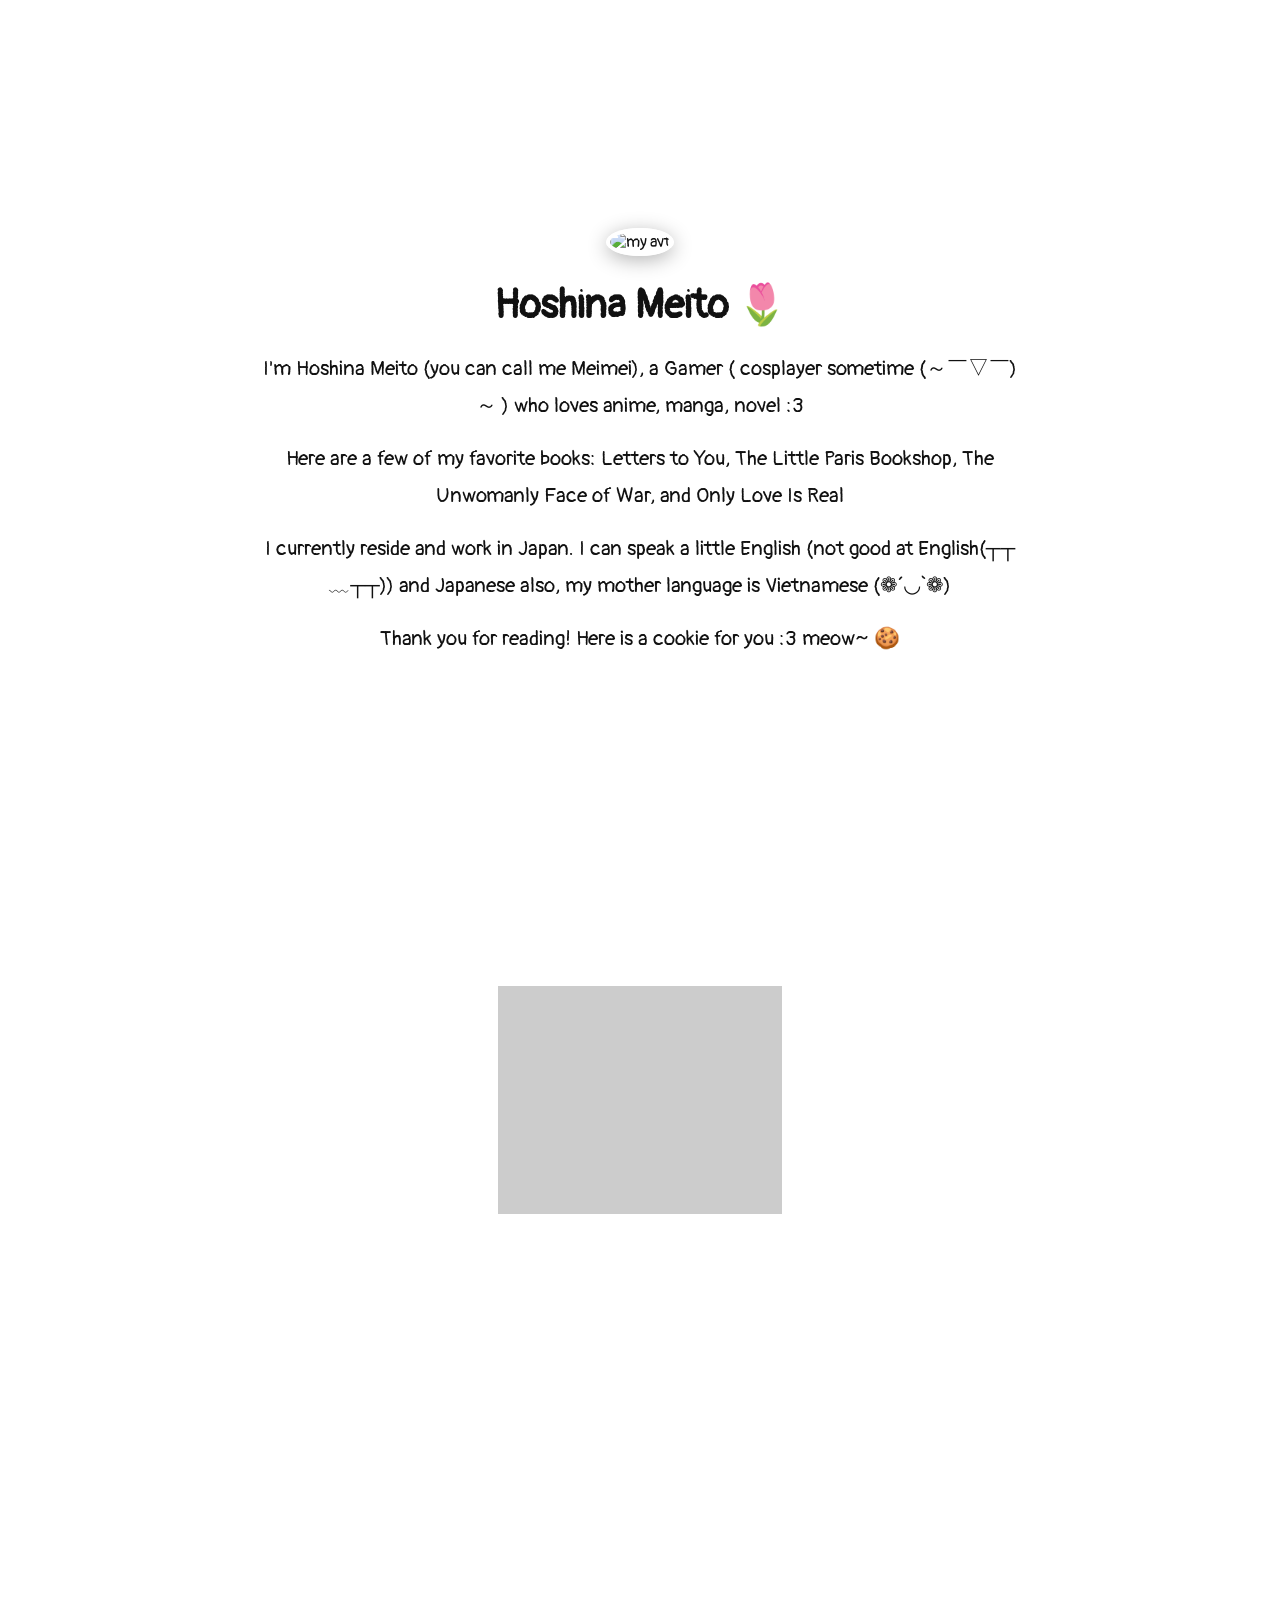
==== commit baa2412c: "Update index.html" ====
--- a/index.html
+++ b/index.html
@@ -18,7 +18,7 @@
 
     <section class="page page-intro">
         <div class="profile-container">
-            <img src="https://scontent.fhan2-4.fna.fbcdn.net/v/t39.30808-6/483884036_665031045882842_6935605271122023384_n.jpg?_nc_cat=110&ccb=1-7&_nc_sid=53a332&_nc_eui2=AeFWF-SEN_3pvTyz4BSqNJlPq--org89OEmr76iuDz04SZBEIGwBknXSvXNMMDsM6X3reIGg9V9TLZooItsCK5rh&_nc_ohc=4YChJYZEzgAQ7kNvwFkJ55I&_nc_oc=AdnQSoyMrztE74UjcdmEUpg2GyHTfh4BlspTgjtbvEe2_GMk2IgIdMu5R17ydwRdLRE&_nc_zt=23&_nc_ht=scontent.fhan2-4.fna&_nc_gid=oUhTVR4Ifo-RYsnC93PR6A&oh=00_Afs5UKklTkKtFws0nEEoHL_TDE4jETsowbqwS2StADNQNw&oe=69A730DD" alt="my avt" class="avatar">
+            <img src="https://scontent.fhan4-5.fna.fbcdn.net/v/t39.30808-6/482249144_667096165676330_578800076691081110_n.jpg?_nc_cat=103&ccb=1-7&_nc_sid=53a332&_nc_eui2=AeH_U87LsLQUPtlsr1IcDBM3RIqJ66xmiQxEionrrGaJDIg92jaMOMa4nyigFaUgdM2vJQY9UkKxXwKnF4hScizO&_nc_ohc=viNwMyTdzFAQ7kNvwElrcn5&_nc_oc=AdrYA0sPHHw4BnJGcZs4mZm37W5Xq7mFZovSS4BG_BcD_f2tR-ChTYWaXfDnBq_kog4&_nc_zt=23&_nc_ht=scontent.fhan4-5.fna&_nc_gid=ZQKSw_ti-KKfFmIRk6dRIw&_nc_ss=7a3a8&oh=00_Af2JeqO0xNrJMixOuQnVakTncdlFw1Q8zih7f0Y59cm_bA&oe=69E0DC38" alt="my avt" class="avatar">
             
             <h1>Hoshina Meito 🌷</h1>
             
@@ -380,4 +380,4 @@
     </script>
 
 </body>
-</html>+</html>
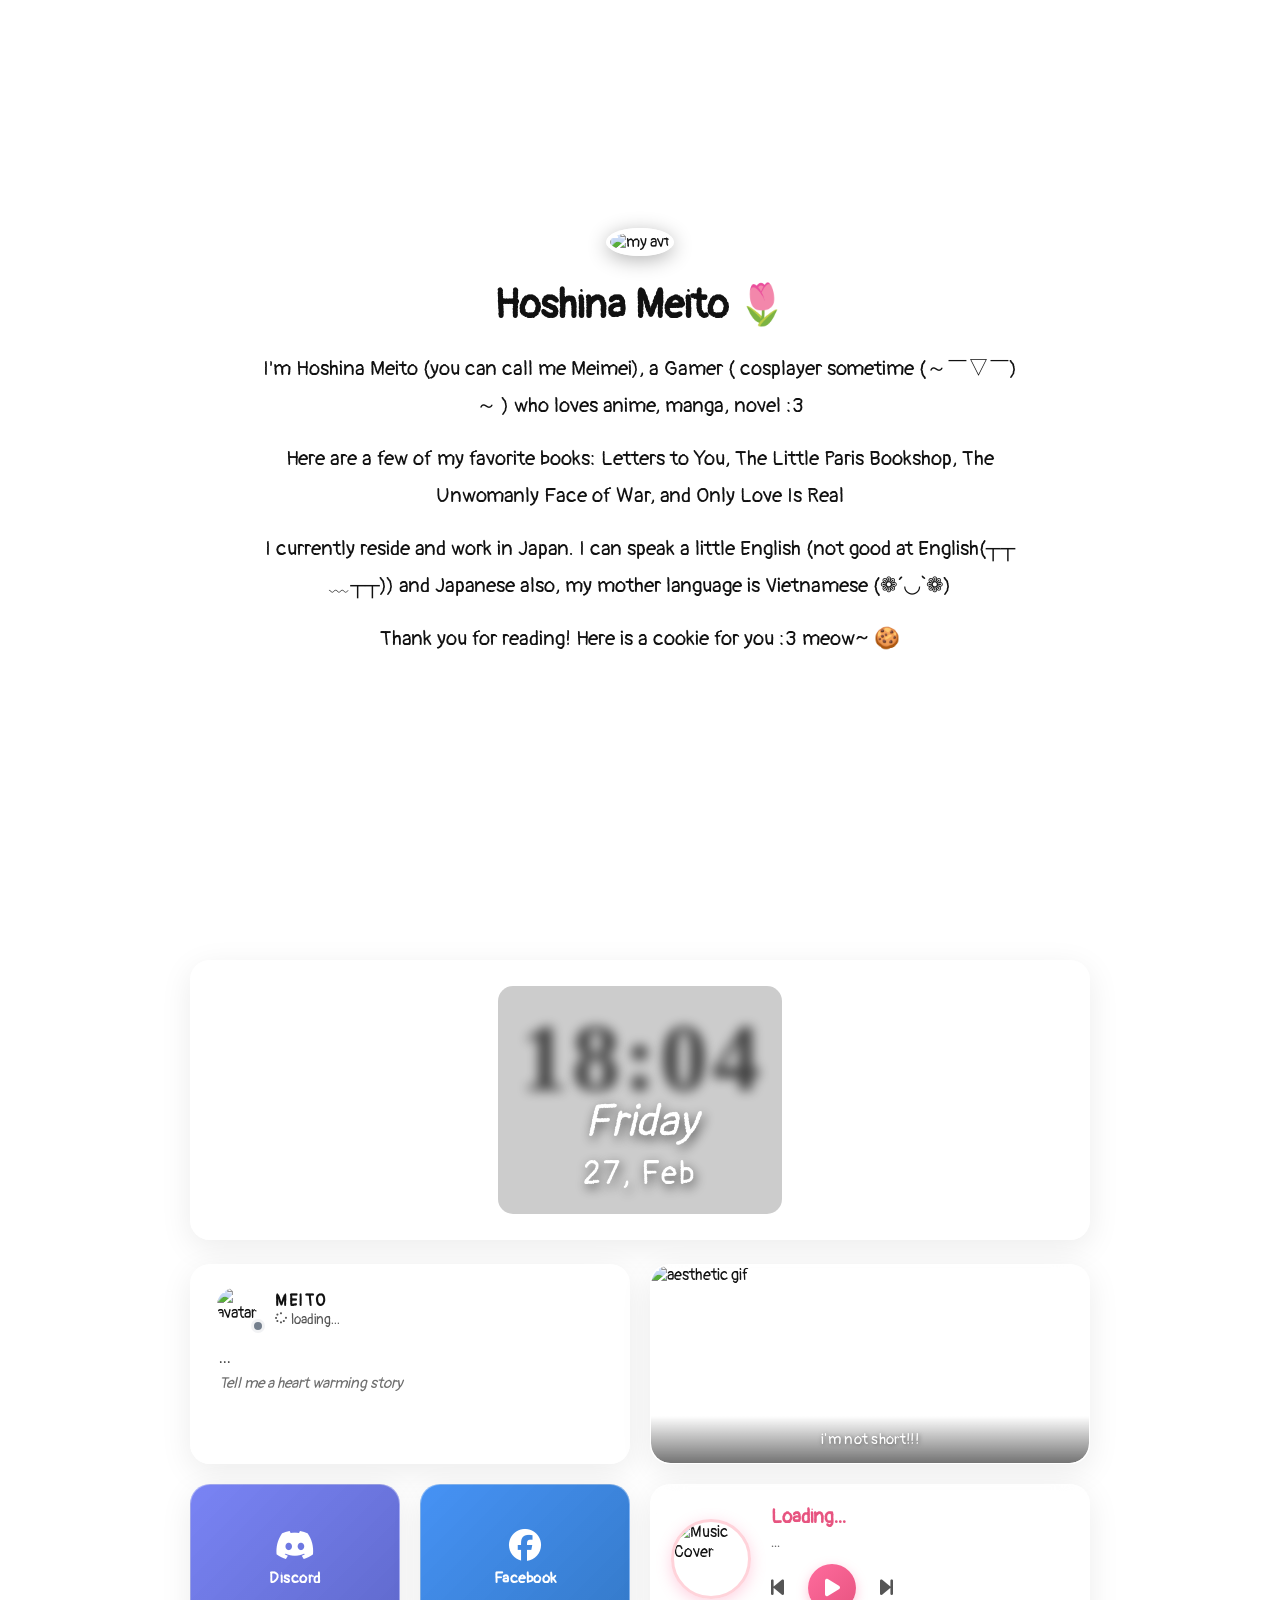
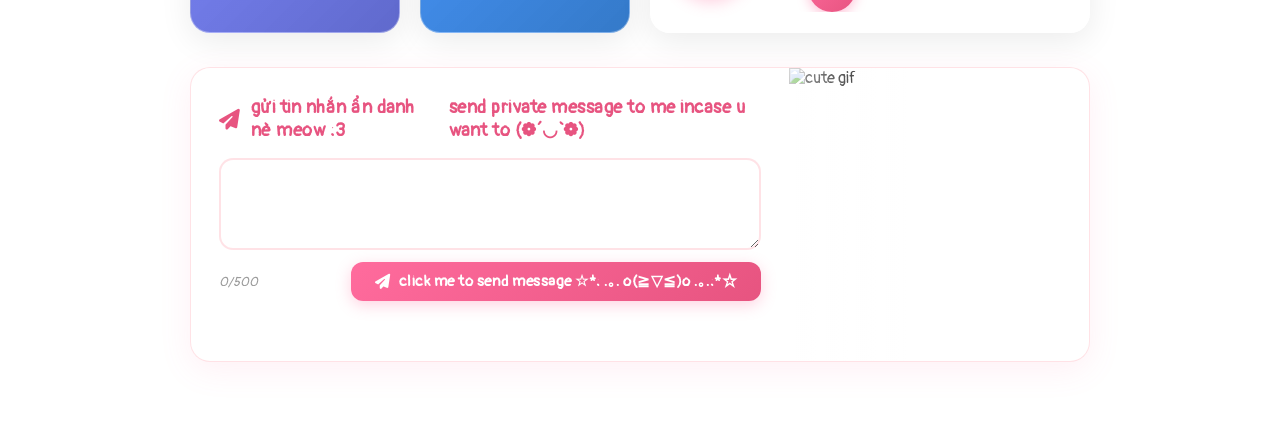
==== commit 8dff92c9: "... Updated profile image URL in index.html." ====
--- a/index.html
+++ b/index.html
@@ -18,7 +18,7 @@
 
     <section class="page page-intro">
         <div class="profile-container">
-            <img src="https://scontent.fhan4-5.fna.fbcdn.net/v/t39.30808-6/482249144_667096165676330_578800076691081110_n.jpg?_nc_cat=103&ccb=1-7&_nc_sid=53a332&_nc_eui2=AeH_U87LsLQUPtlsr1IcDBM3RIqJ66xmiQxEionrrGaJDIg92jaMOMa4nyigFaUgdM2vJQY9UkKxXwKnF4hScizO&_nc_ohc=viNwMyTdzFAQ7kNvwElrcn5&_nc_oc=AdrYA0sPHHw4BnJGcZs4mZm37W5Xq7mFZovSS4BG_BcD_f2tR-ChTYWaXfDnBq_kog4&_nc_zt=23&_nc_ht=scontent.fhan4-5.fna&_nc_gid=ZQKSw_ti-KKfFmIRk6dRIw&_nc_ss=7a3a8&oh=00_Af2JeqO0xNrJMixOuQnVakTncdlFw1Q8zih7f0Y59cm_bA&oe=69E0DC38" alt="my avt" class="avatar">
+            <img src="https://scontent.fhan4-5.fna.fbcdn.net/v/t39.30808-6/482249144_667096165676330_578800076691081110_n.jpg?_nc_cat=103&ccb=1-7&_nc_sid=53a332&_nc_eui2=AeH_U87LsLQUPtlsr1IcDBM3RIqJ66xmiQxEionrrGaJDIg92jaMOMa4nyigFaUgdM2vJQY9UkKxXwKnF4hScizO&_nc_ohc=rBQ6bd8jEkIQ7kNvwEZnhPw&_nc_oc=AdpkB714o1FQmM4PJyCghaqQN1u8LTZEFSsc78PiRFd6E1wKDJURhprIa29vQ09rnc8&_nc_zt=23&_nc_ht=scontent.fhan4-5.fna&_nc_gid=fKLzFGJfBhRVeIHobZi5Qw&_nc_ss=7a3a8&oh=00_Af005g2pPRNcPpaEqmTtMw2kd9KIpily-NKHyp-PjUGnVQ&oe=69EE4378" alt="my avt" class="avatar">
             
             <h1>Hoshina Meito 🌷</h1>
             
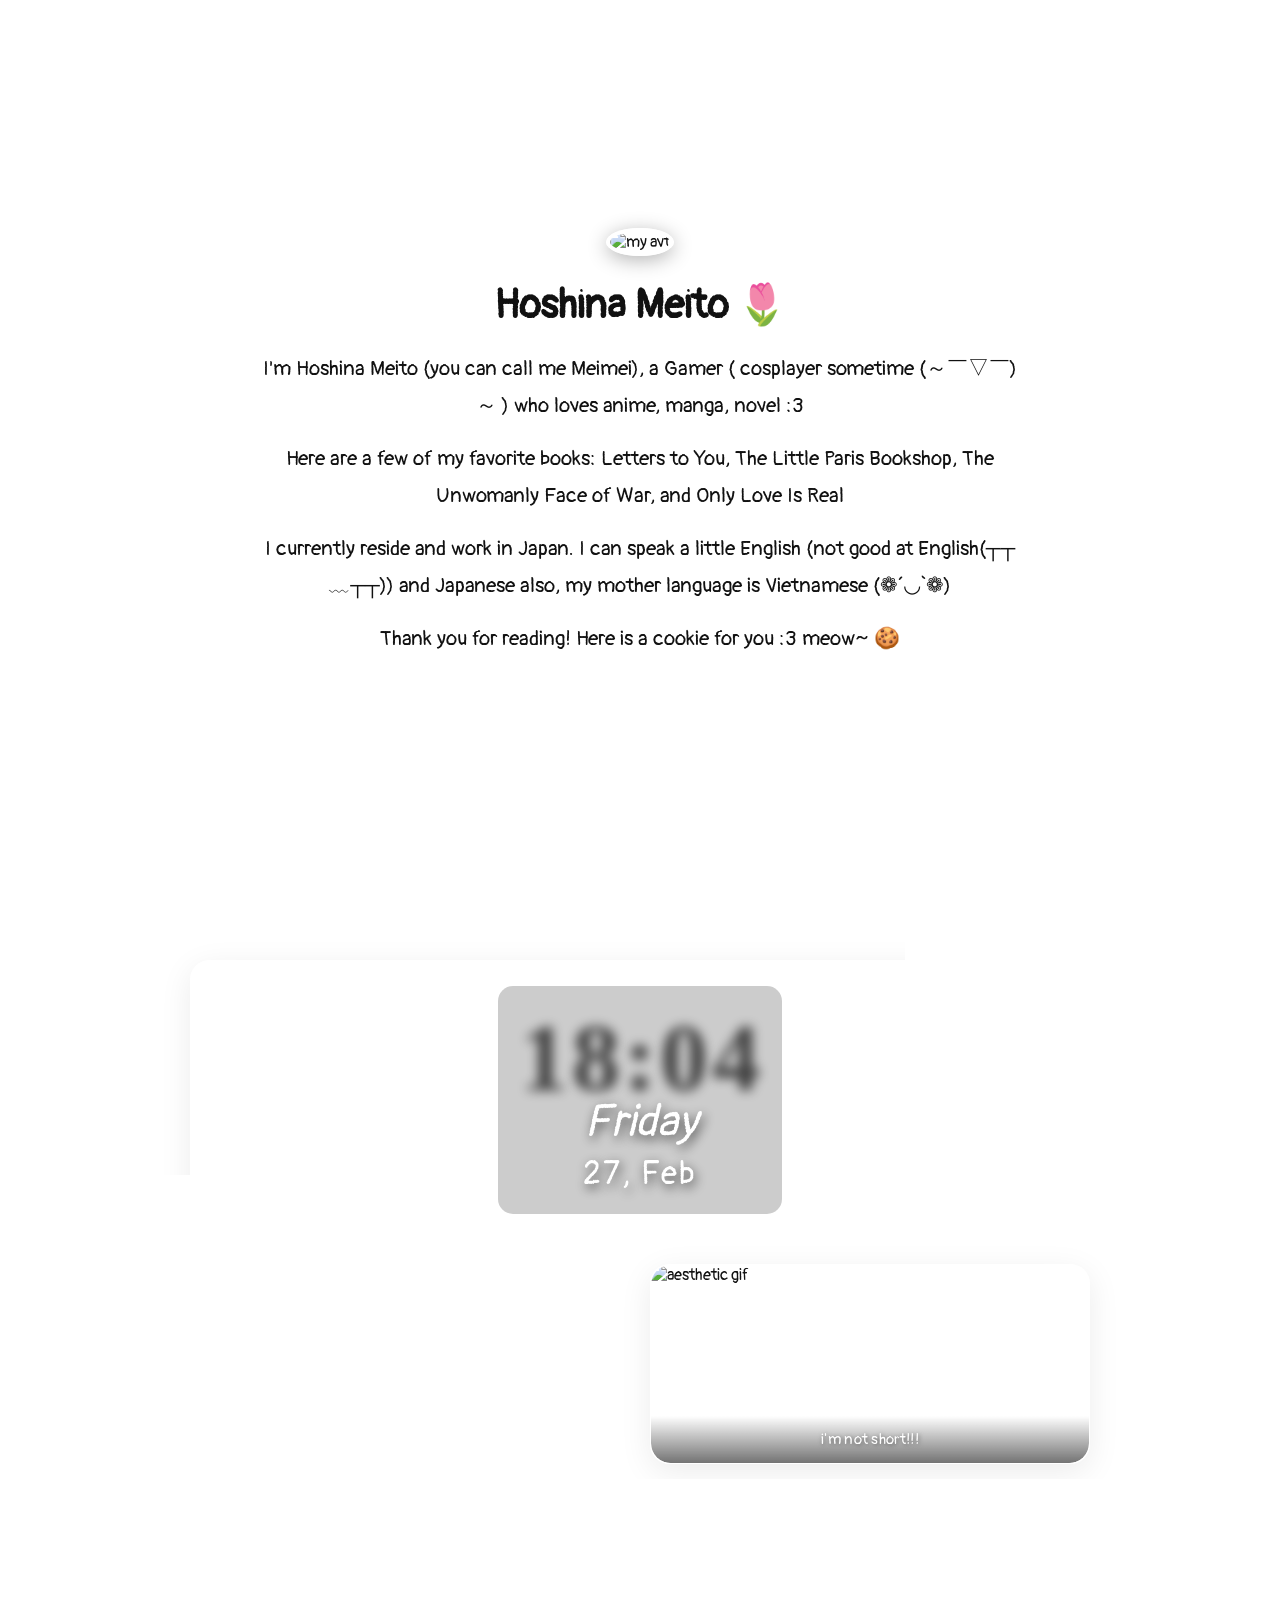
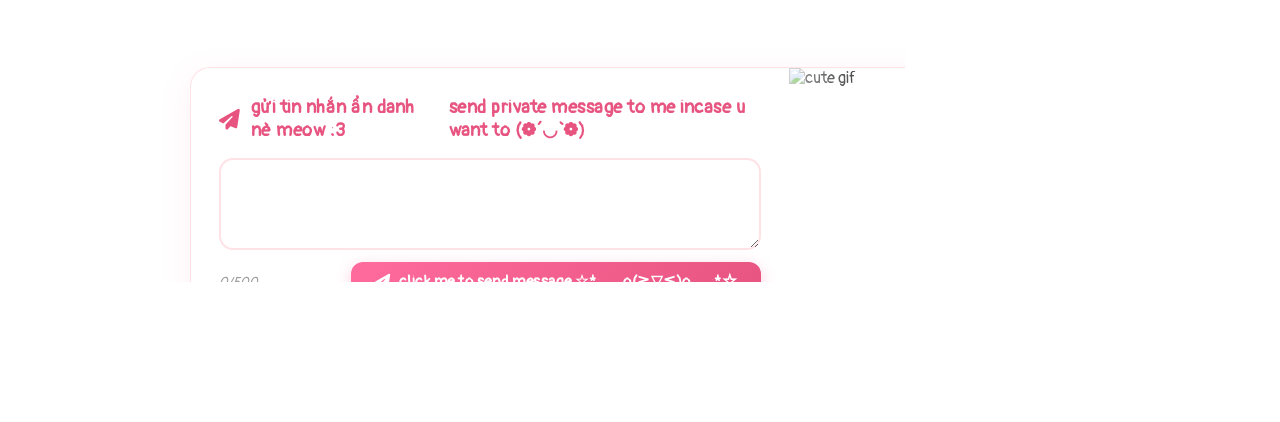
==== commit 2d57a1a9: "Change profile image source in index.html Updated profile image URL in index.html." ====
--- a/index.html
+++ b/index.html
@@ -18,7 +18,7 @@
 
     <section class="page page-intro">
         <div class="profile-container">
-            <img src="https://scontent.fhan4-5.fna.fbcdn.net/v/t39.30808-6/482249144_667096165676330_578800076691081110_n.jpg?_nc_cat=103&ccb=1-7&_nc_sid=53a332&_nc_eui2=AeH_U87LsLQUPtlsr1IcDBM3RIqJ66xmiQxEionrrGaJDIg92jaMOMa4nyigFaUgdM2vJQY9UkKxXwKnF4hScizO&_nc_ohc=rBQ6bd8jEkIQ7kNvwEZnhPw&_nc_oc=AdpkB714o1FQmM4PJyCghaqQN1u8LTZEFSsc78PiRFd6E1wKDJURhprIa29vQ09rnc8&_nc_zt=23&_nc_ht=scontent.fhan4-5.fna&_nc_gid=fKLzFGJfBhRVeIHobZi5Qw&_nc_ss=7a3a8&oh=00_Af005g2pPRNcPpaEqmTtMw2kd9KIpily-NKHyp-PjUGnVQ&oe=69EE4378" alt="my avt" class="avatar">
+            <img src="https://scontent.fhan14-3.fna.fbcdn.net/v/t39.30808-6/482249144_667096165676330_578800076691081110_n.jpg?stp=dst-jpg_tt6&cstp=mx535x867&ctp=s535x867&_nc_cat=103&ccb=1-7&_nc_sid=a5f93a&_nc_eui2=AeH_U87LsLQUPtlsr1IcDBM3RIqJ66xmiQxEionrrGaJDIg92jaMOMa4nyigFaUgdM2vJQY9UkKxXwKnF4hScizO&_nc_ohc=BiipHhRR3UgQ7kNvwG_MUkH&_nc_oc=Adr8FkqNI5eLI4PeCBrNf1KF3sg3ufgw0mdeRCfi9hY5rAd1aajU1EYsMte71giAWOU&_nc_zt=23&_nc_ht=scontent.fhan14-3.fna&_nc_gid=at3PSsZiTR9gewNlmHKq2Q&_nc_ss=7b2a8&oh=00_AQDkyBjaCgXPcZImJ5WQZ4ASKwQ0YnOBMqt_yjIv_RVIaA&oe=6A619EB8" alt="my avt" class="avatar">
             
             <h1>Hoshina Meito 🌷</h1>
             
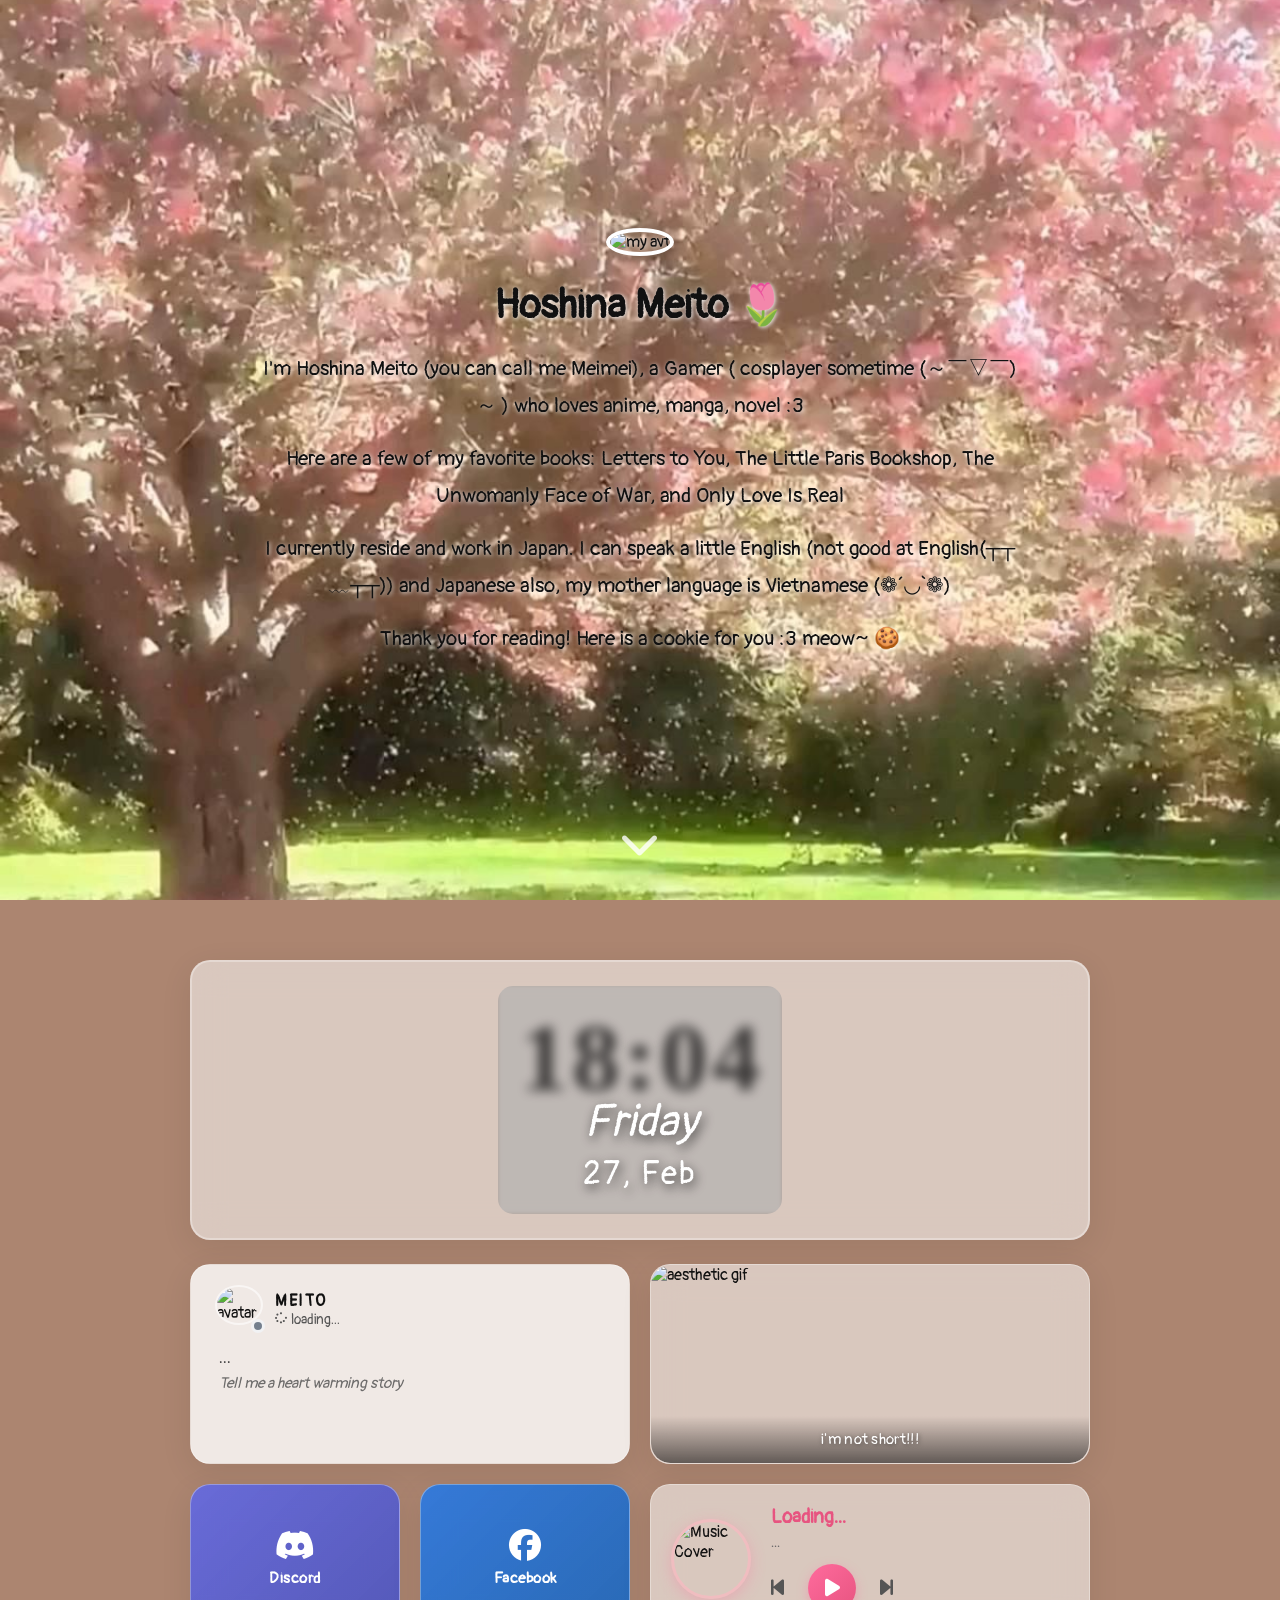
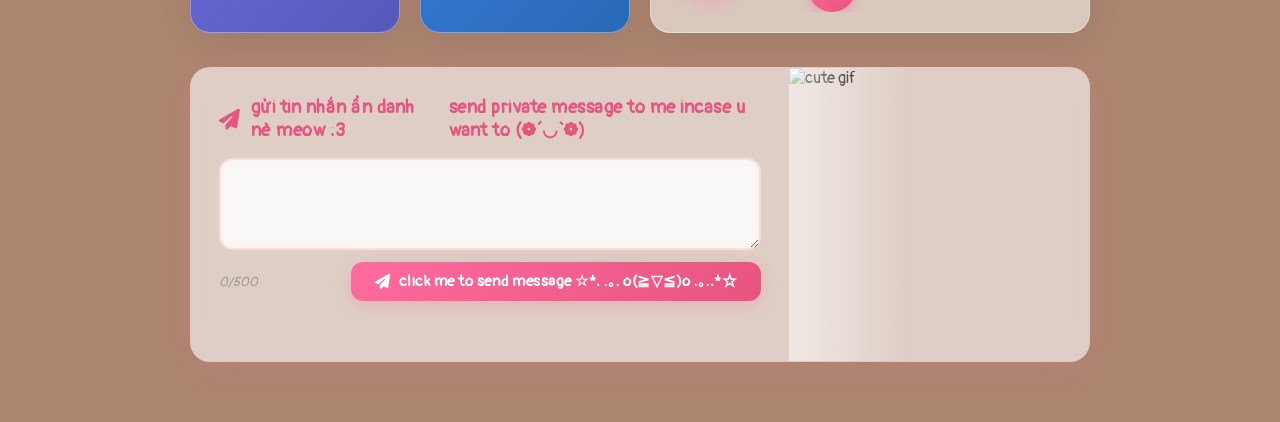
==== commit b56d0a4c: "Add video background and update styling" ====
--- a/index.html
+++ b/index.html
@@ -15,6 +15,10 @@
     <link rel="icon" type="image/png" href="https://scontent.fhan20-1.fna.fbcdn.net/v/t39.30808-6/505596315_729592579426688_4576269832093091594_n.jpg?_nc_cat=102&ccb=1-7&_nc_sid=7b2446&_nc_eui2=AeHlWvYxDIKy9iJd06w3HFtOUiVsBGuuQtpSJWwEa65C2g2uvY_VhJoLBI7TIMYjCpxta5EIznBQTUEi4dSH_CvQ&_nc_ohc=bIM6iFGKm5AQ7kNvwF09_bI&_nc_oc=AdlasW5T5P5WGTzjsM0Xfeja4qRJbE4jopLZTukchpTosg8ppaPVYD_1TaPDa62KrQQ&_nc_zt=23&_nc_ht=scontent.fhan20-1.fna&_nc_gid=jfKLuvXl5XZj4lbm39b0PQ&_nc_ss=8&oh=00_Afsugp1H18jglBJ_XkS1a-Pi0wmK3lkg0zqW4mCcrE7FFA&oe=69A7E5FB">
 </head>
 <body>
+
+    <video class="site-background" autoplay muted loop playsinline poster="pinterest-background.jpg" aria-hidden="true">
+        <source src="pinterest-background.mp4" type="video/mp4">
+    </video>
 
     <section class="page page-intro">
         <div class="profile-container">
--- a/style.css
+++ b/style.css
@@ -10,15 +10,30 @@
 }
 
 body {
-    /* Cài đặt ảnh nền */
-    background-image: url('https://animesher.com/orig/2/208/2080/20809/animesher.com_scenery-starry-sky-light-2080940.gif');
-    background-size: cover;
-    background-position: center;
-    background-repeat: no-repeat;
-    background-attachment: fixed;
-    
+    background: #ac8570;
     font-family: 'Pangolin', cursive;
     color: #111;
+}
+
+.site-background {
+    position: fixed;
+    inset: 0;
+    width: 100%;
+    height: 100%;
+    object-fit: cover;
+    object-position: center;
+    z-index: 0;
+    pointer-events: none;
+}
+
+@media (prefers-reduced-motion: reduce) {
+    body {
+        background: #ac8570 url('pinterest-background.jpg') center / cover fixed no-repeat;
+    }
+
+    .site-background {
+        display: none;
+    }
 }
 
 /* ========================
@@ -31,6 +46,7 @@
     justify-content: center;
     align-items: center;
     position: relative;
+    z-index: 1;
 }
 
 /* Phần khung chứa thông tin */
@@ -1252,4 +1268,4 @@
 .play-btn:hover {
     transform: scale(1.1) translateY(-2px);
     box-shadow: 0 6px 16px rgba(255, 107, 157, 0.5);
-}+}
